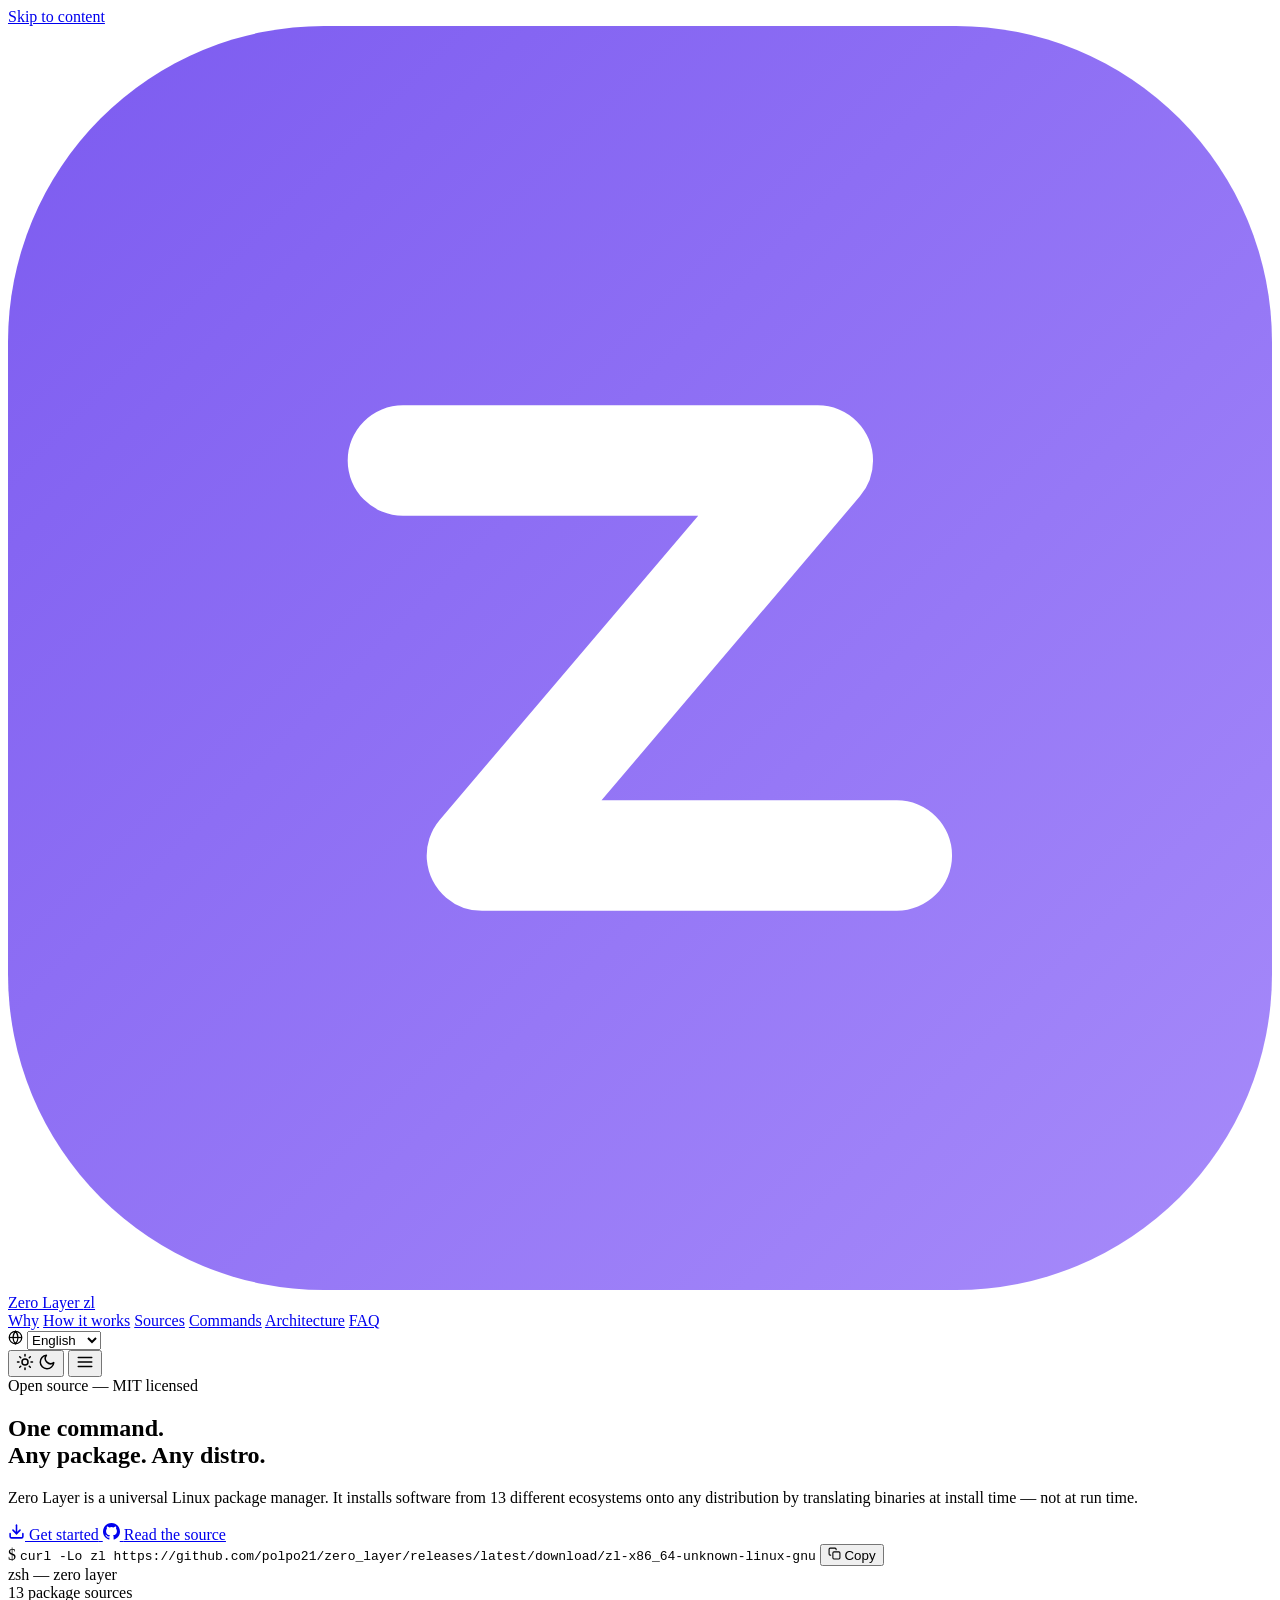
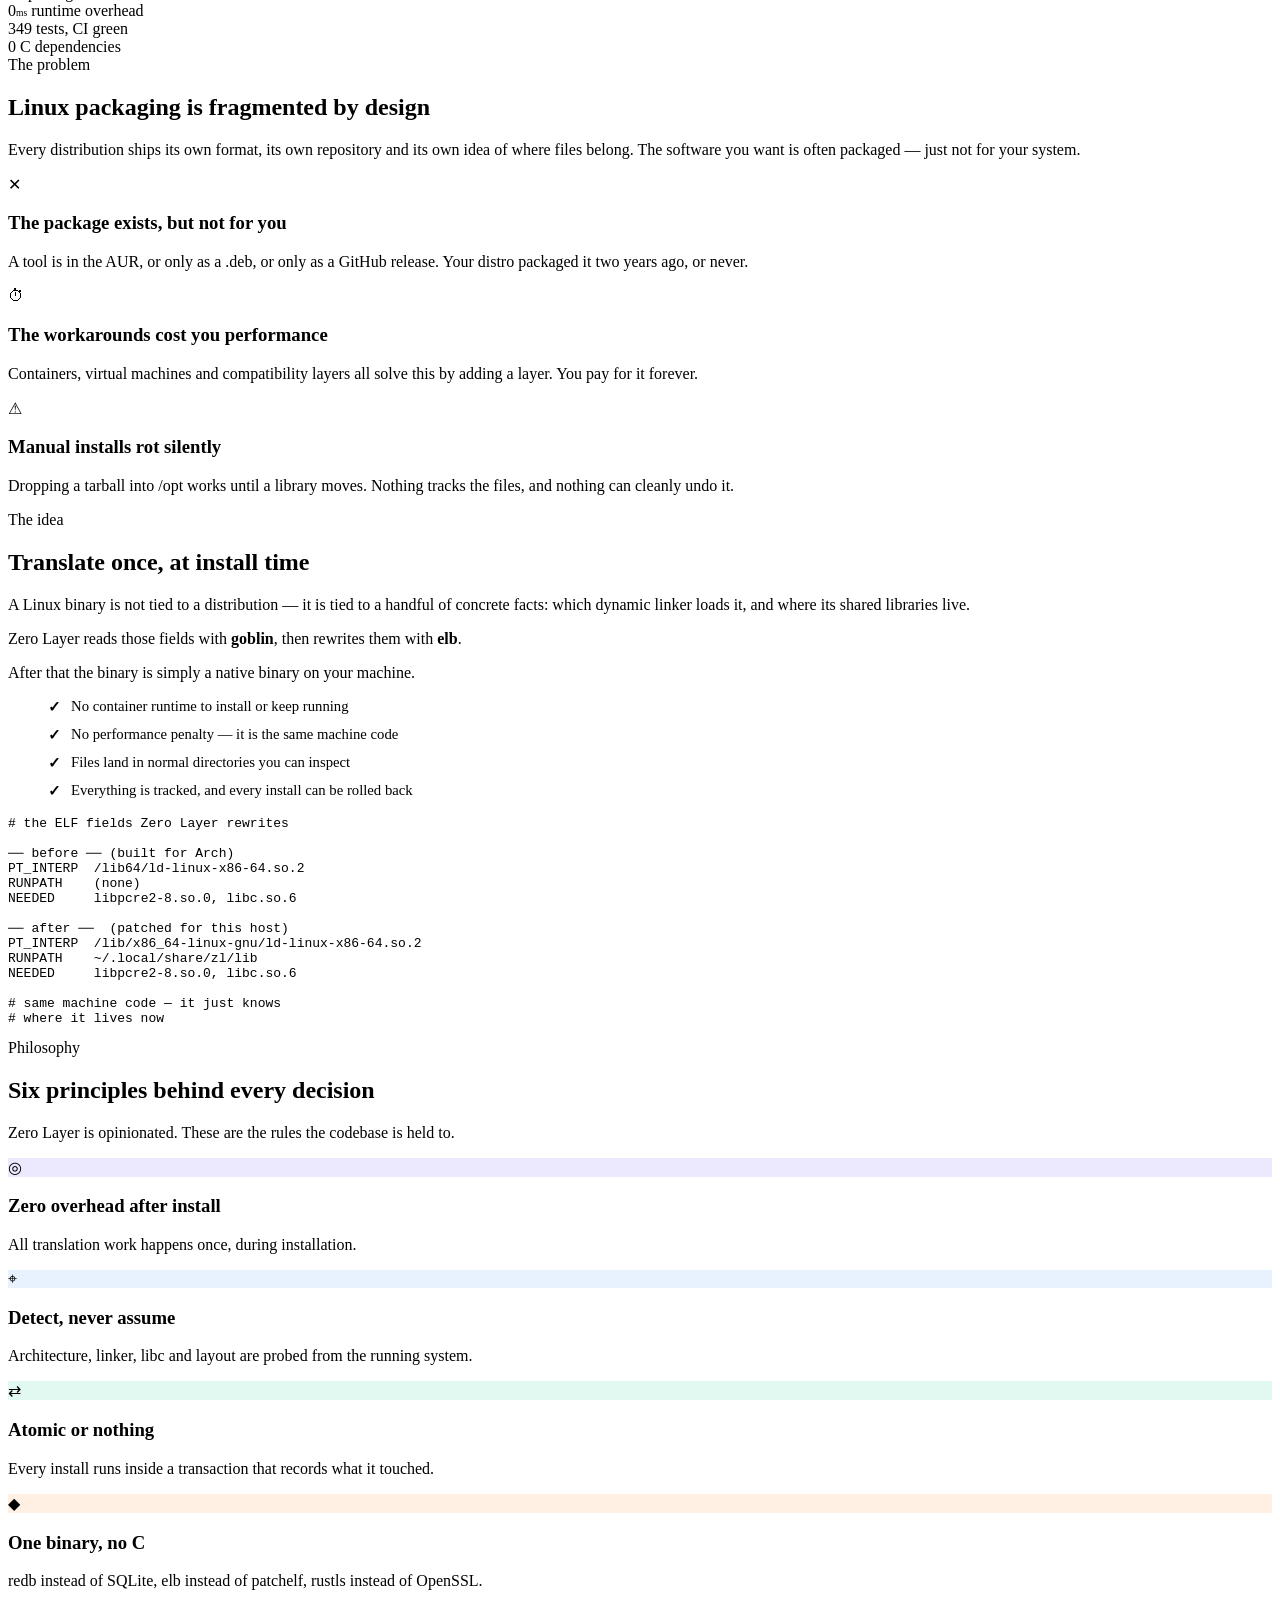
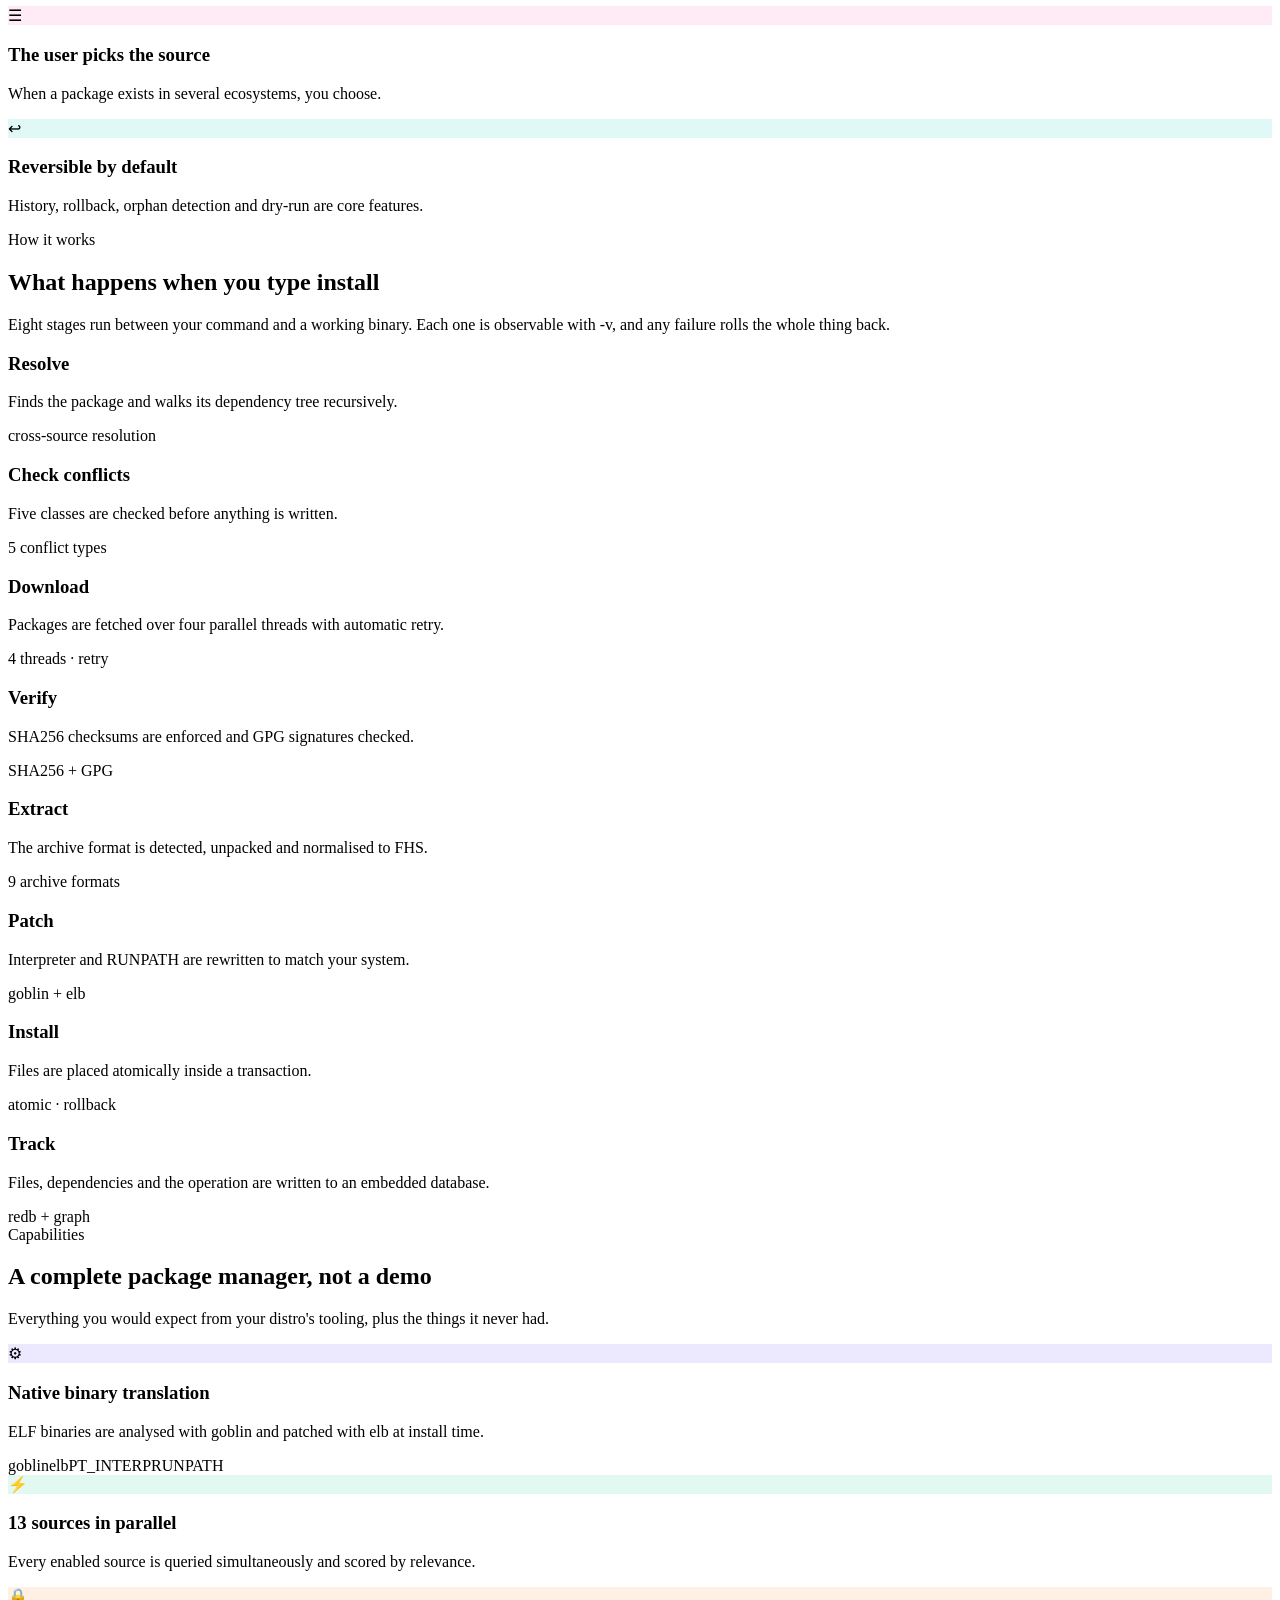
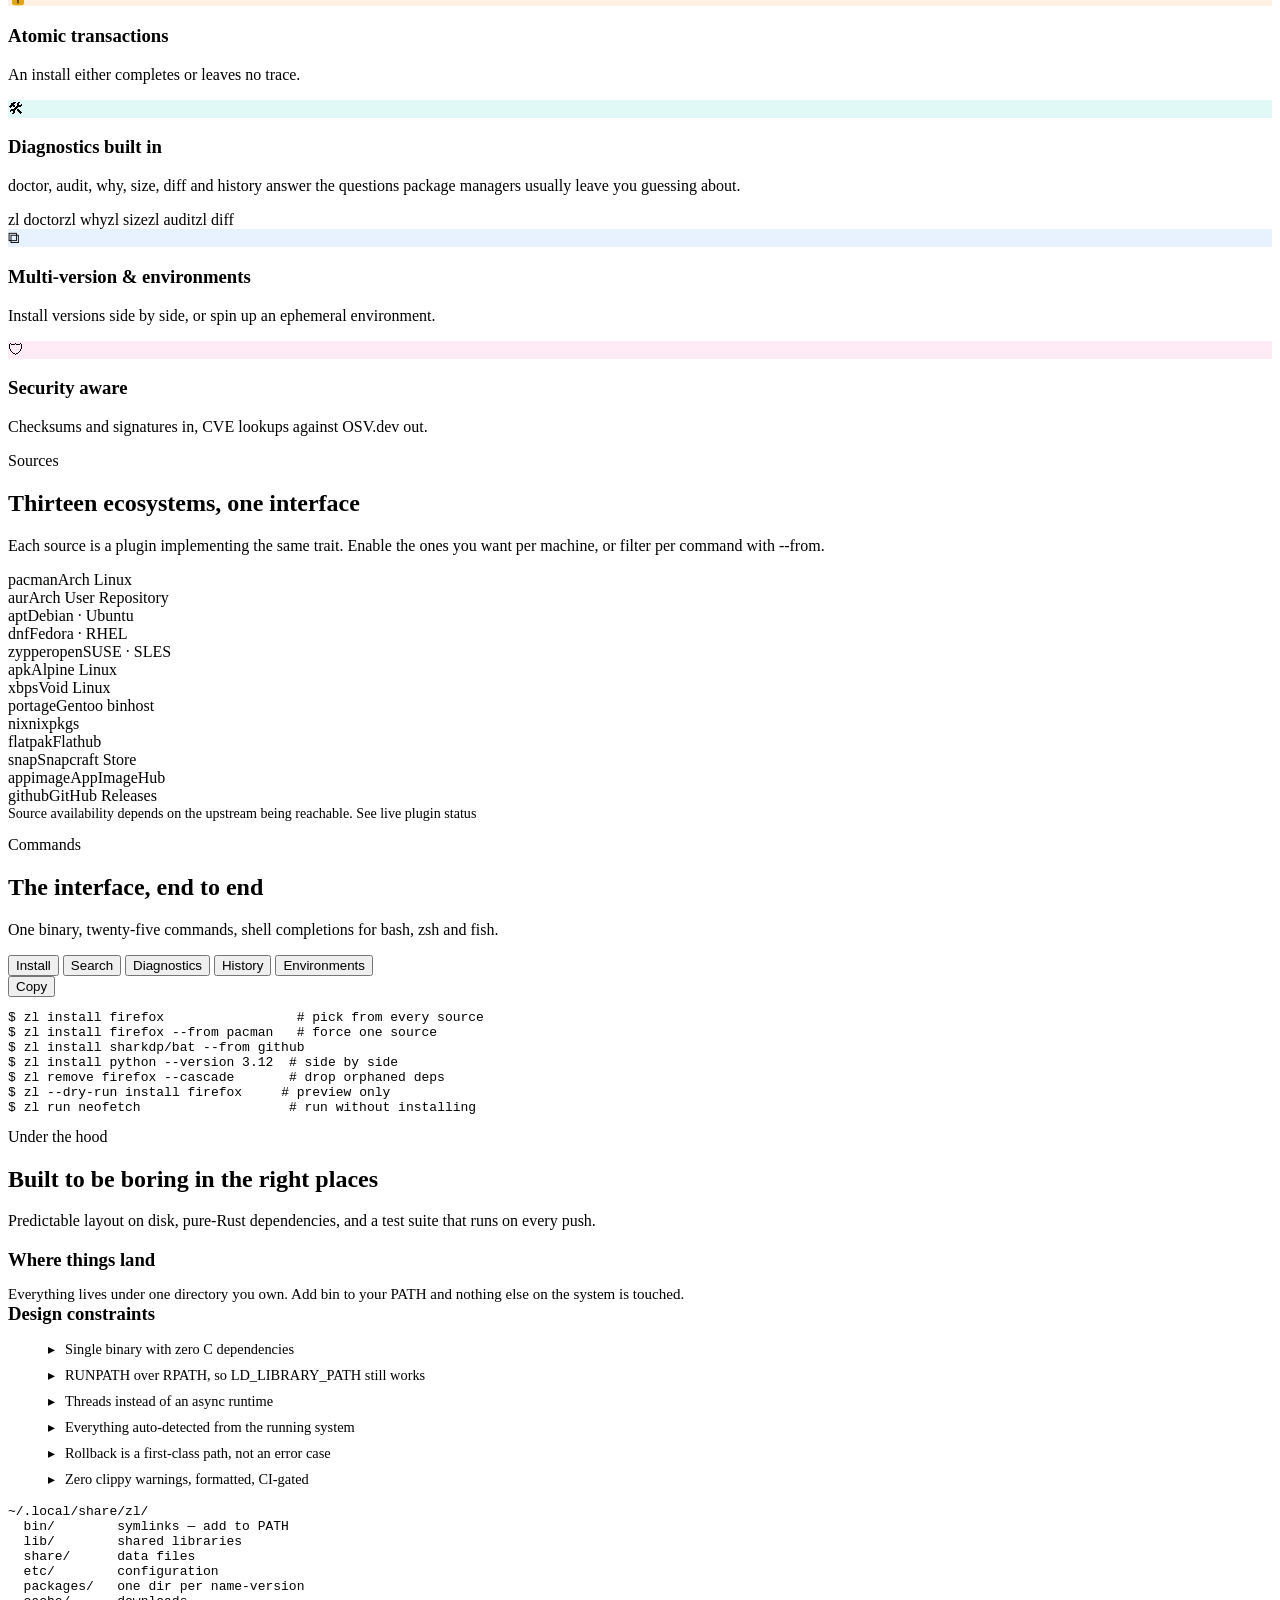
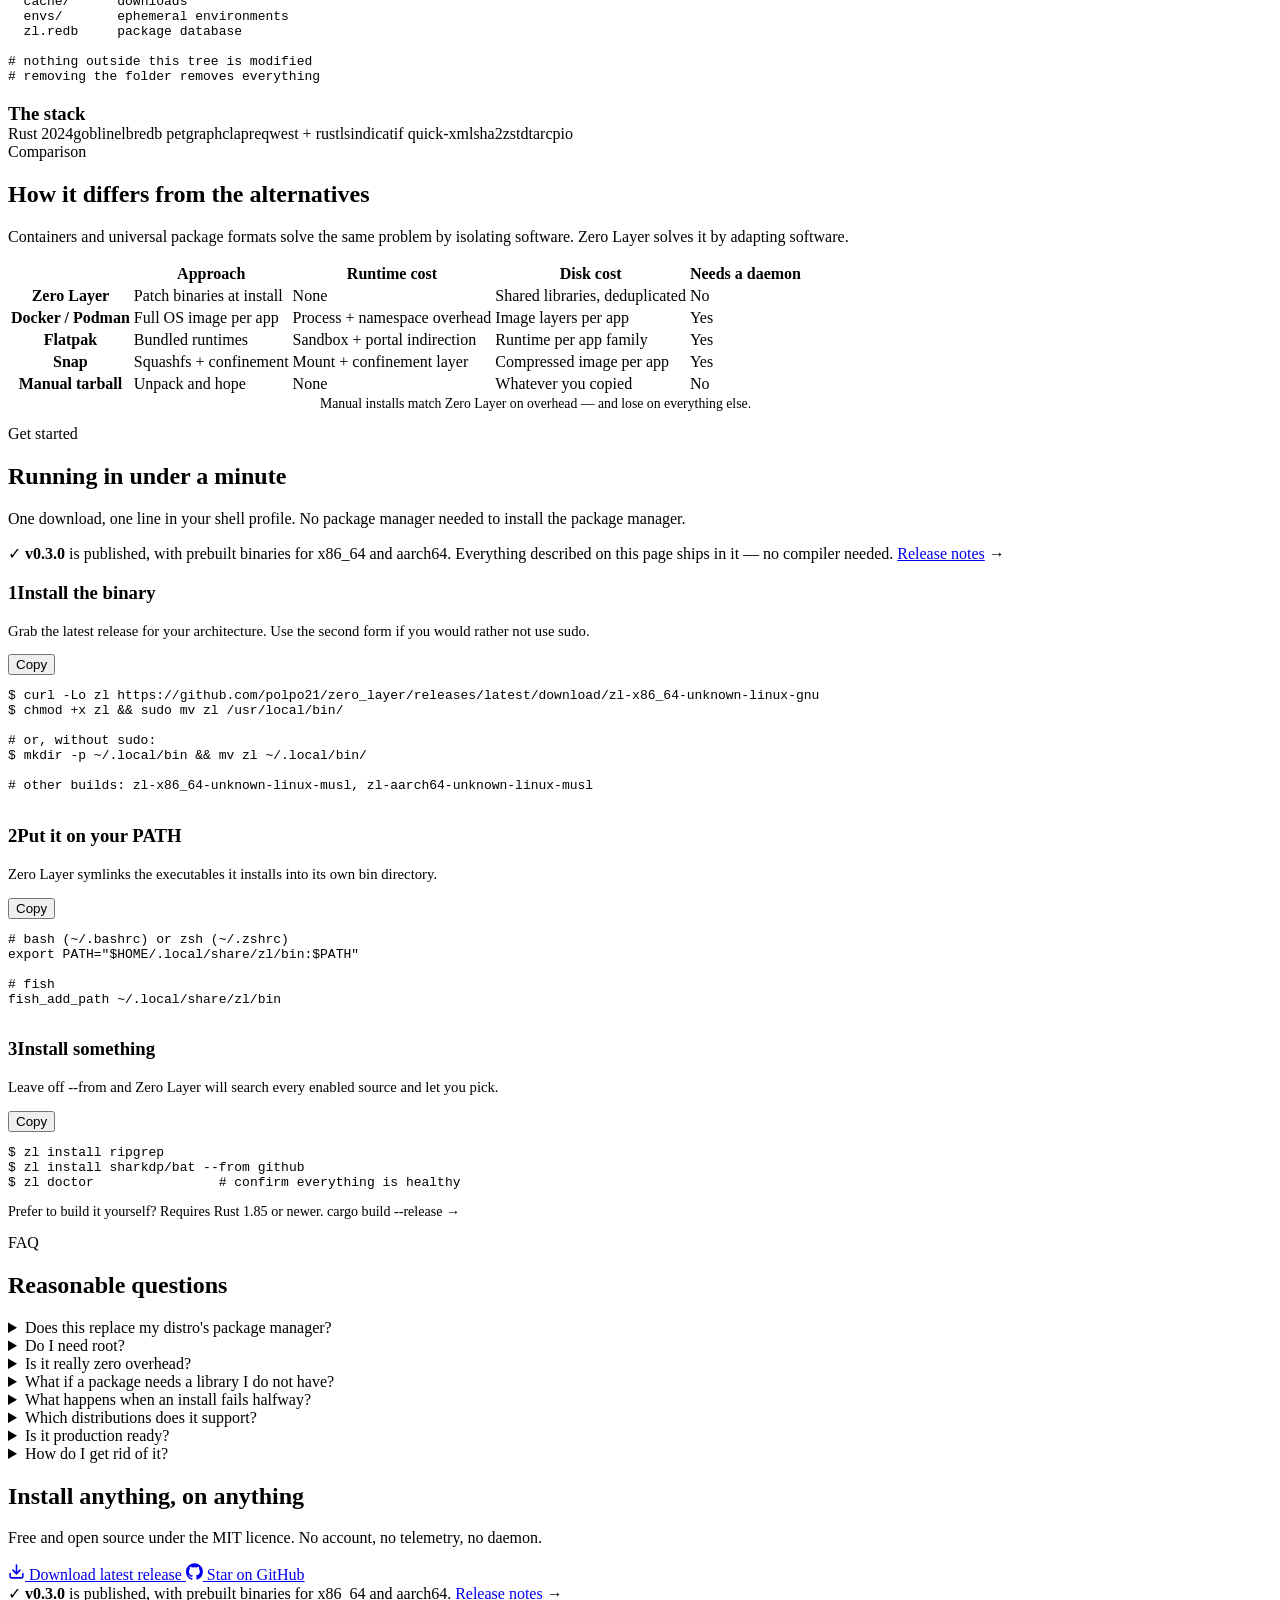
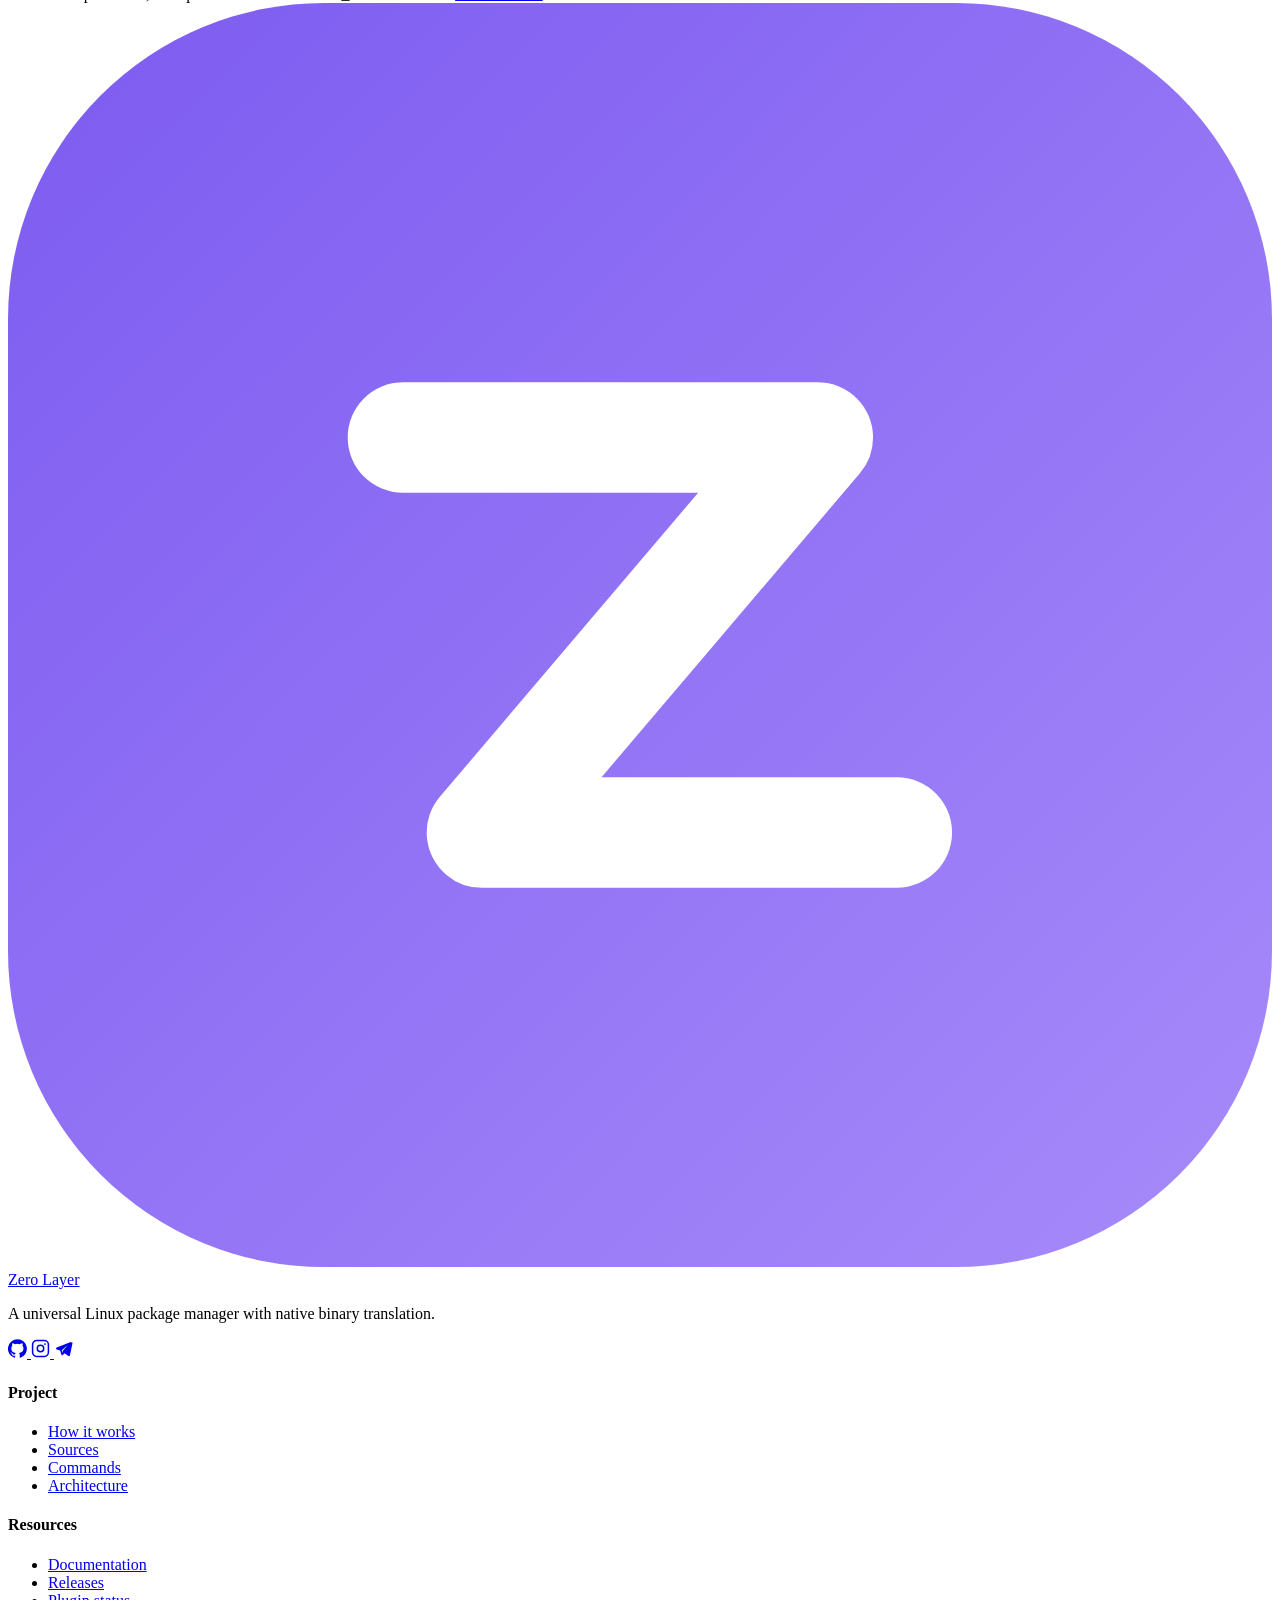
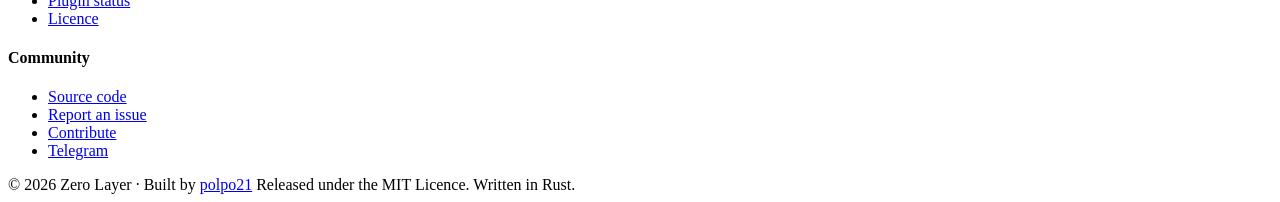
==== docs/site/index.html @ 34df83a5 "fix(site): move site URLs to polpo21.github.io The old supercosti21.github.io address returns 404 af" ====
<!DOCTYPE html>
<html lang="en" data-theme="dark">
<head>
<meta charset="UTF-8">
<meta name="viewport" content="width=device-width, initial-scale=1">
<title>Zero Layer — Universal Linux Package Manager</title>
<meta name="description" content="Install packages from any source on any Linux distro. Zero Layer translates binaries natively at install time — no containers, no VMs, zero runtime overhead.">
<meta name="keywords" content="linux, package manager, rust, elf, binary translation, pacman, apt, dnf, aur, nix, flatpak, cross-distribution, universal package manager">
<meta name="author" content="polpo21">
<meta name="robots" content="index, follow">
<meta name="theme-color" content="#07070b" id="theme-color-meta">
<meta name="color-scheme" content="dark light">

<meta property="og:type" content="website">
<meta property="og:site_name" content="Zero Layer">
<meta property="og:title" content="Zero Layer — Universal Linux Package Manager">
<meta property="og:description" content="Install software from 13 ecosystems onto any Linux distribution. Binaries are translated at install time — no containers, no VMs, zero runtime overhead.">
<meta property="og:url" content="https://polpo21.github.io/zero_layer/">
<meta property="og:image" content="https://polpo21.github.io/zero_layer/og-image.png">
<meta name="twitter:card" content="summary_large_image">
<meta name="twitter:title" content="Zero Layer — Universal Linux Package Manager">
<meta name="twitter:description" content="Install software from 13 ecosystems onto any Linux distribution. Zero runtime overhead, written in Rust.">
<meta name="twitter:image" content="https://polpo21.github.io/zero_layer/og-image.png">

<link rel="canonical" href="https://polpo21.github.io/zero_layer/">
<link rel="alternate" hreflang="en" href="https://polpo21.github.io/zero_layer/">
<link rel="alternate" hreflang="it" href="https://polpo21.github.io/zero_layer/?lang=it">
<link rel="alternate" hreflang="fr" href="https://polpo21.github.io/zero_layer/?lang=fr">
<link rel="alternate" hreflang="es" href="https://polpo21.github.io/zero_layer/?lang=es">
<link rel="alternate" hreflang="de" href="https://polpo21.github.io/zero_layer/?lang=de">
<link rel="alternate" hreflang="x-default" href="https://polpo21.github.io/zero_layer/">

<meta name="google-site-verification" content="SOz7K9fn7Ufe9BBDrjT0qwhMdgkpUGnkn6G0N_oc8o0">
<link rel="icon" type="image/svg+xml" href="data:image/svg+xml,%3Csvg xmlns='http://www.w3.org/2000/svg' viewBox='0 0 32 32'%3E%3Cdefs%3E%3ClinearGradient id='g' x1='0' y1='0' x2='1' y2='1'%3E%3Cstop offset='0' stop-color='%237c5bf0'/%3E%3Cstop offset='1' stop-color='%23a78bfa'/%3E%3C/linearGradient%3E%3C/defs%3E%3Crect width='32' height='32' rx='8' fill='url(%23g)'/%3E%3Cpath d='M10 11h10.5l-8.5 10h10.5' stroke='white' stroke-width='2.8' stroke-linecap='round' stroke-linejoin='round' fill='none'/%3E%3C/svg%3E">

<script>
/* Dark is the base theme; light only if the visitor chose it before. */
(function () {
    var t = 'dark';
    try { var s = localStorage.getItem('zl-theme'); if (s === 'light' || s === 'dark') t = s; } catch (e) {}
    document.documentElement.setAttribute('data-theme', t);
})();
</script>

<script type="application/ld+json">
{
  "@context": "https://schema.org",
  "@type": "SoftwareApplication",
  "name": "Zero Layer",
  "alternateName": "zl",
  "description": "Universal Linux package manager with native binary translation. Install packages from any source on any Linux distribution with zero runtime overhead.",
  "applicationCategory": "DeveloperApplication",
  "operatingSystem": "Linux",
  "url": "https://polpo21.github.io/zero_layer/",
  "downloadUrl": "https://github.com/polpo21/zero_layer/releases/latest",
  "softwareVersion": "0.3.0",
  "programmingLanguage": "Rust",
  "license": "https://opensource.org/licenses/MIT",
  "codeRepository": "https://github.com/polpo21/zero_layer",
  "offers": { "@type": "Offer", "price": "0", "priceCurrency": "USD" },
  "author": { "@type": "Person", "name": "polpo21", "url": "https://github.com/polpo21" }
}
</script>

<link rel="stylesheet" href="assets/css/styles.css">
</head>
<body>

<a class="skip-link" href="#main" data-i18n="skip">Skip to content</a>
<div class="backdrop" aria-hidden="true"></div>

<!-- ====================================================== NAV -->
<header class="nav" id="nav">
    <div class="nav-inner">
        <a class="brand" href="#top" aria-label="Zero Layer">
            <svg viewBox="0 0 32 32" xmlns="http://www.w3.org/2000/svg" aria-hidden="true">
                <defs><linearGradient id="lg" x1="0" y1="0" x2="1" y2="1"><stop offset="0" stop-color="#7c5bf0"/><stop offset="1" stop-color="#a78bfa"/></linearGradient></defs>
                <rect width="32" height="32" rx="8" fill="url(#lg)"/>
                <path d="M10 11h10.5l-8.5 10h10.5" stroke="white" stroke-width="2.8" stroke-linecap="round" stroke-linejoin="round" fill="none"/>
            </svg>
            Zero Layer <span class="brand-sub">zl</span>
        </a>

        <nav class="nav-links" id="nav-links" aria-label="Main">
            <a href="#why" data-i18n="nav_why">Why</a>
            <a href="#how" data-i18n="nav_how">How it works</a>
            <a href="#sources" data-i18n="nav_sources">Sources</a>
            <a href="#commands" data-i18n="nav_commands">Commands</a>
            <a href="#architecture" data-i18n="nav_arch">Architecture</a>
            <a href="#faq" data-i18n="nav_faq">FAQ</a>
        </nav>

        <div class="nav-actions">
            <div class="lang">
                <svg class="globe" width="15" height="15" viewBox="0 0 24 24" fill="none" stroke="currentColor" stroke-width="2" aria-hidden="true"><circle cx="12" cy="12" r="10"/><line x1="2" y1="12" x2="22" y2="12"/><path d="M12 2a15.3 15.3 0 0 1 4 10 15.3 15.3 0 0 1-4 10 15.3 15.3 0 0 1-4-10 15.3 15.3 0 0 1 4-10z"/></svg>
                <select id="lang-select" data-i18n-attr="aria-label:nav_lang" aria-label="Language">
                    <option value="en">English</option>
                    <option value="it">Italiano</option>
                    <option value="fr">Français</option>
                    <option value="es">Español</option>
                    <option value="de">Deutsch</option>
                </select>
            </div>
            <button class="icon-btn theme-toggle" id="theme-toggle" type="button" aria-pressed="false" data-i18n-attr="aria-label:nav_theme" aria-label="Switch theme">
                <svg class="sun" width="18" height="18" viewBox="0 0 24 24" fill="none" stroke="currentColor" stroke-width="2" stroke-linecap="round" aria-hidden="true"><circle cx="12" cy="12" r="4"/><path d="M12 2v2M12 20v2M4.9 4.9l1.4 1.4M17.7 17.7l1.4 1.4M2 12h2M20 12h2M4.9 19.1l1.4-1.4M17.7 6.3l1.4-1.4"/></svg>
                <svg class="moon" width="18" height="18" viewBox="0 0 24 24" fill="none" stroke="currentColor" stroke-width="2" stroke-linecap="round" stroke-linejoin="round" aria-hidden="true"><path d="M21 12.8A9 9 0 1 1 11.2 3a7 7 0 0 0 9.8 9.8z"/></svg>
            </button>
            <button class="icon-btn menu-btn" id="menu-btn" type="button" aria-expanded="false" aria-controls="nav-links" data-i18n-attr="aria-label:nav_menu" aria-label="Menu">
                <svg width="18" height="18" viewBox="0 0 24 24" fill="none" stroke="currentColor" stroke-width="2" stroke-linecap="round" aria-hidden="true"><line x1="3" y1="6" x2="21" y2="6"/><line x1="3" y1="12" x2="21" y2="12"/><line x1="3" y1="18" x2="21" y2="18"/></svg>
            </button>
        </div>
    </div>
    <div class="nav-progress" id="nav-progress"></div>
</header>

<main id="main">
<span id="top"></span>

<!-- ====================================================== HERO -->
<section class="hero container">
    <div class="reveal is-visible">
        <span class="pill"><span class="dot"></span><span data-i18n="hero_badge">Open source — MIT licensed</span></span>
        <h1>
            <span data-i18n="hero_t1">One command.</span><br>
            <span class="gradient-text" data-i18n="hero_t2">Any package. Any distro.</span>
        </h1>
        <p class="hero-lede" data-i18n="hero_lede">
            Zero Layer is a universal Linux package manager. It installs software from 13 different ecosystems onto any distribution by translating binaries at install time — not at run time.
        </p>

        <div class="btn-row center">
            <a class="btn btn-primary btn-lg" href="#start">
                <svg width="17" height="17" viewBox="0 0 24 24" fill="none" stroke="currentColor" stroke-width="2.2" stroke-linecap="round" stroke-linejoin="round" aria-hidden="true"><path d="M21 15v4a2 2 0 0 1-2 2H5a2 2 0 0 1-2-2v-4"/><polyline points="7 10 12 15 17 10"/><line x1="12" y1="15" x2="12" y2="3"/></svg>
                <span data-i18n="hero_cta1">Get started</span>
            </a>
            <a class="btn btn-secondary btn-lg" href="https://github.com/polpo21/zero_layer" target="_blank" rel="noopener">
                <svg width="17" height="17" viewBox="0 0 24 24" fill="currentColor" aria-hidden="true"><path d="M12 0C5.37 0 0 5.37 0 12c0 5.3 3.44 9.8 8.21 11.39.6.11.79-.26.79-.58v-2.23c-3.34.73-4.03-1.42-4.03-1.42-.55-1.38-1.34-1.75-1.34-1.75-1.09-.75.08-.73.08-.73 1.21.08 1.84 1.24 1.84 1.24 1.07 1.83 2.81 1.3 3.49 1 .11-.78.42-1.31.76-1.61-2.67-.3-5.47-1.33-5.47-5.93 0-1.31.47-2.38 1.24-3.22-.13-.3-.54-1.52.11-3.18 0 0 1.01-.32 3.3 1.23a11.5 11.5 0 0 1 6.01 0c2.29-1.55 3.3-1.23 3.3-1.23.65 1.66.24 2.88.12 3.18.77.84 1.23 1.91 1.23 3.22 0 4.61-2.8 5.63-5.48 5.92.43.37.81 1.1.81 2.22v3.29c0 .32.19.7.8.58C20.57 21.8 24 17.3 24 12c0-6.63-5.37-12-12-12z"/></svg>
                <span data-i18n="hero_cta2">Read the source</span>
            </a>
        </div>

        <div class="install-line">
            <span class="tick">$</span>
            <code id="hero-install">curl -Lo zl https://github.com/polpo21/zero_layer/releases/latest/download/zl-x86_64-unknown-linux-gnu</code>
            <button class="copy-btn" type="button" data-copy-target="#hero-install">
                <svg width="13" height="13" viewBox="0 0 24 24" fill="none" stroke="currentColor" stroke-width="2" stroke-linecap="round" stroke-linejoin="round" aria-hidden="true"><rect x="9" y="9" width="13" height="13" rx="2"/><path d="M5 15H4a2 2 0 0 1-2-2V4a2 2 0 0 1 2-2h9a2 2 0 0 1 2 2v1"/></svg>
                <span data-i18n="copy">Copy</span>
            </button>
        </div>
    </div>

    <div class="terminal reveal">
        <div class="terminal-bar">
            <span class="tdot r"></span><span class="tdot y"></span><span class="tdot g"></span>
            <span class="terminal-title">zsh — zero layer</span>
        </div>
        <div class="terminal-body" id="terminal-body" aria-hidden="true"></div>
    </div>

    <div class="stats reveal">
        <div class="stat">
            <span class="stat-num" data-count="13">13</span>
            <span class="stat-label" data-i18n="stat_sources">package sources</span>
        </div>
        <div class="stat">
            <span class="stat-num">0<span style="font-size:0.6em">ms</span></span>
            <span class="stat-label" data-i18n="stat_overhead">runtime overhead</span>
        </div>
        <div class="stat">
            <span class="stat-num" data-count="349">349</span>
            <span class="stat-label" data-i18n="stat_tests">tests, CI green</span>
        </div>
        <div class="stat">
            <span class="stat-num">0</span>
            <span class="stat-label" data-i18n="stat_cdeps">C dependencies</span>
        </div>
    </div>
</section>

<!-- ====================================================== WHY -->
<section class="section section-alt" id="why">
    <div class="container">
        <div class="sec-head center reveal">
            <span class="eyebrow" data-i18n="why_eyebrow">The problem</span>
            <h2 class="sec-title" data-i18n="why_title">Linux packaging is fragmented by design</h2>
            <p class="sec-lede" data-i18n="why_lede">Every distribution ships its own format, its own repository and its own idea of where files belong. The software you want is often packaged — just not for your system.</p>
        </div>

        <div class="grid-3 reveal-stagger">
            <article class="card pain">
                <div class="ico">✕</div>
                <h3 data-i18n="p1_t">The package exists, but not for you</h3>
                <p data-i18n="p1_d">A tool is in the AUR, or only as a .deb, or only as a GitHub release. Your distro packaged it two years ago, or never.</p>
            </article>
            <article class="card pain">
                <div class="ico">⏱</div>
                <h3 data-i18n="p2_t">The workarounds cost you performance</h3>
                <p data-i18n="p2_d">Containers, virtual machines and compatibility layers all solve this by adding a layer. You pay for it forever.</p>
            </article>
            <article class="card pain">
                <div class="ico">⚠</div>
                <h3 data-i18n="p3_t">Manual installs rot silently</h3>
                <p data-i18n="p3_d">Dropping a tarball into /opt works until a library moves. Nothing tracks the files, and nothing can cleanly undo it.</p>
            </article>
        </div>
    </div>
</section>

<!-- ====================================================== THE IDEA -->
<section class="section" id="idea">
    <div class="container">
        <div class="split">
            <div class="reveal">
                <span class="eyebrow" data-i18n="what_eyebrow">The idea</span>
                <h2 class="sec-title" data-i18n="what_title">Translate once, at install time</h2>
                <p class="sec-lede" style="margin-bottom:var(--sp-5)" data-i18n="what_lede">A Linux binary is not tied to a distribution — it is tied to a handful of concrete facts: which dynamic linker loads it, and where its shared libraries live.</p>
                <p style="margin-bottom:var(--sp-4)" data-i18n="what_p1">Zero Layer reads those fields with <strong>goblin</strong>, then rewrites them with <strong>elb</strong>.</p>
                <p style="margin-bottom:var(--sp-5)" data-i18n="what_p2">After that the binary is simply a native binary on your machine.</p>

                <ul style="list-style:none;display:grid;gap:10px">
                    <li style="display:flex;gap:10px;align-items:flex-start;font-size:0.92rem;color:var(--text-2)"><span style="color:var(--green);font-weight:700">✓</span><span data-i18n="what_b1">No container runtime to install or keep running</span></li>
                    <li style="display:flex;gap:10px;align-items:flex-start;font-size:0.92rem;color:var(--text-2)"><span style="color:var(--green);font-weight:700">✓</span><span data-i18n="what_b2">No performance penalty — it is the same machine code</span></li>
                    <li style="display:flex;gap:10px;align-items:flex-start;font-size:0.92rem;color:var(--text-2)"><span style="color:var(--green);font-weight:700">✓</span><span data-i18n="what_b3">Files land in normal directories you can inspect</span></li>
                    <li style="display:flex;gap:10px;align-items:flex-start;font-size:0.92rem;color:var(--text-2)"><span style="color:var(--green);font-weight:700">✓</span><span data-i18n="what_b4">Everything is tracked, and every install can be rolled back</span></li>
                </ul>
            </div>

            <div class="codeblock reveal">
                <pre><span class="c-note"># the ELF fields Zero Layer rewrites</span>

<span class="c-note">── before ── (built for Arch)</span>
<span class="c-cmd">PT_INTERP</span>  <span class="c-note">/lib64/ld-linux-x86-64.so.2</span>
<span class="c-cmd">RUNPATH</span>    <span class="c-note">(none)</span>
<span class="c-cmd">NEEDED</span>     <span class="c-note">libpcre2-8.so.0, libc.so.6</span>

<span class="c-note">── after ──  (patched for this host)</span>
<span class="c-cmd">PT_INTERP</span>  <span class="c-flag">/lib/x86_64-linux-gnu/ld-linux-x86-64.so.2</span>
<span class="c-cmd">RUNPATH</span>    <span class="c-flag">~/.local/share/zl/lib</span>
<span class="c-cmd">NEEDED</span>     <span class="c-note">libpcre2-8.so.0, libc.so.6</span>

<span class="c-note"># same machine code — it just knows
# where it lives now</span></pre>
            </div>
        </div>
    </div>
</section>

<!-- ====================================================== PHILOSOPHY -->
<section class="section section-alt" id="philosophy">
    <div class="container">
        <div class="sec-head center reveal">
            <span class="eyebrow" data-i18n="phil_eyebrow">Philosophy</span>
            <h2 class="sec-title" data-i18n="phil_title">Six principles behind every decision</h2>
            <p class="sec-lede" data-i18n="phil_lede">Zero Layer is opinionated. These are the rules the codebase is held to.</p>
        </div>

        <div class="grid-3 reveal-stagger">
            <article class="card">
                <div class="ico" style="background:rgba(124,91,240,0.14);color:var(--brand-2)">◎</div>
                <h3 data-i18n="ph1_t">Zero overhead after install</h3>
                <p data-i18n="ph1_d">All translation work happens once, during installation.</p>
            </article>
            <article class="card">
                <div class="ico" style="background:rgba(96,165,250,0.14);color:var(--blue)">⌖</div>
                <h3 data-i18n="ph2_t">Detect, never assume</h3>
                <p data-i18n="ph2_d">Architecture, linker, libc and layout are probed from the running system.</p>
            </article>
            <article class="card">
                <div class="ico" style="background:rgba(52,211,153,0.14);color:var(--green)">⇄</div>
                <h3 data-i18n="ph3_t">Atomic or nothing</h3>
                <p data-i18n="ph3_d">Every install runs inside a transaction that records what it touched.</p>
            </article>
            <article class="card">
                <div class="ico" style="background:rgba(251,146,60,0.14);color:var(--orange)">◆</div>
                <h3 data-i18n="ph4_t">One binary, no C</h3>
                <p data-i18n="ph4_d">redb instead of SQLite, elb instead of patchelf, rustls instead of OpenSSL.</p>
            </article>
            <article class="card">
                <div class="ico" style="background:rgba(244,114,182,0.14);color:var(--pink)">☰</div>
                <h3 data-i18n="ph5_t">The user picks the source</h3>
                <p data-i18n="ph5_d">When a package exists in several ecosystems, you choose.</p>
            </article>
            <article class="card">
                <div class="ico" style="background:rgba(45,212,191,0.14);color:var(--teal)">↩</div>
                <h3 data-i18n="ph6_t">Reversible by default</h3>
                <p data-i18n="ph6_d">History, rollback, orphan detection and dry-run are core features.</p>
            </article>
        </div>
    </div>
</section>

<!-- ====================================================== HOW IT WORKS -->
<section class="section" id="how">
    <div class="container container-narrow">
        <div class="sec-head center reveal">
            <span class="eyebrow" data-i18n="how_eyebrow">How it works</span>
            <h2 class="sec-title" data-i18n="how_title">What happens when you type install</h2>
            <p class="sec-lede" data-i18n="how_lede">Eight stages run between your command and a working binary. Each one is observable with -v, and any failure rolls the whole thing back.</p>
        </div>

        <div class="pipeline">
            <div class="pstep reveal">
                <div><h3 data-i18n="h1_t">Resolve</h3><p data-i18n="h1_d">Finds the package and walks its dependency tree recursively.</p><span class="pstep-meta" data-i18n="h1_m">cross-source resolution</span></div>
            </div>
            <div class="pstep reveal">
                <div><h3 data-i18n="h2_t">Check conflicts</h3><p data-i18n="h2_d">Five classes are checked before anything is written.</p><span class="pstep-meta" data-i18n="h2_m">5 conflict types</span></div>
            </div>
            <div class="pstep reveal">
                <div><h3 data-i18n="h3_t">Download</h3><p data-i18n="h3_d">Packages are fetched over four parallel threads with automatic retry.</p><span class="pstep-meta" data-i18n="h3_m">4 threads · retry</span></div>
            </div>
            <div class="pstep reveal">
                <div><h3 data-i18n="h4_t">Verify</h3><p data-i18n="h4_d">SHA256 checksums are enforced and GPG signatures checked.</p><span class="pstep-meta" data-i18n="h4_m">SHA256 + GPG</span></div>
            </div>
            <div class="pstep reveal">
                <div><h3 data-i18n="h5_t">Extract</h3><p data-i18n="h5_d">The archive format is detected, unpacked and normalised to FHS.</p><span class="pstep-meta" data-i18n="h5_m">9 archive formats</span></div>
            </div>
            <div class="pstep reveal">
                <div><h3 data-i18n="h6_t">Patch</h3><p data-i18n="h6_d">Interpreter and RUNPATH are rewritten to match your system.</p><span class="pstep-meta" data-i18n="h6_m">goblin + elb</span></div>
            </div>
            <div class="pstep reveal">
                <div><h3 data-i18n="h7_t">Install</h3><p data-i18n="h7_d">Files are placed atomically inside a transaction.</p><span class="pstep-meta" data-i18n="h7_m">atomic · rollback</span></div>
            </div>
            <div class="pstep reveal">
                <div><h3 data-i18n="h8_t">Track</h3><p data-i18n="h8_d">Files, dependencies and the operation are written to an embedded database.</p><span class="pstep-meta" data-i18n="h8_m">redb + graph</span></div>
            </div>
        </div>
    </div>
</section>

<!-- ====================================================== FEATURES -->
<section class="section section-alt" id="features">
    <div class="container">
        <div class="sec-head center reveal">
            <span class="eyebrow" data-i18n="feat_eyebrow">Capabilities</span>
            <h2 class="sec-title" data-i18n="feat_title">A complete package manager, not a demo</h2>
            <p class="sec-lede" data-i18n="feat_lede">Everything you would expect from your distro's tooling, plus the things it never had.</p>
        </div>

        <div class="bento reveal-stagger">
            <article class="card card-feature span-4">
                <div class="ico" style="background:rgba(124,91,240,0.14);color:var(--brand-2)">⚙</div>
                <h3 data-i18n="f1_t">Native binary translation</h3>
                <p data-i18n="f1_d">ELF binaries are analysed with goblin and patched with elb at install time.</p>
                <div class="tag-list"><span class="tag">goblin</span><span class="tag">elb</span><span class="tag">PT_INTERP</span><span class="tag">RUNPATH</span></div>
            </article>
            <article class="card card-feature">
                <div class="ico" style="background:rgba(52,211,153,0.14);color:var(--green)">⚡</div>
                <h3 data-i18n="f2_t">13 sources in parallel</h3>
                <p data-i18n="f2_d">Every enabled source is queried simultaneously and scored by relevance.</p>
            </article>
            <article class="card card-feature">
                <div class="ico" style="background:rgba(251,146,60,0.14);color:var(--orange)">🔒</div>
                <h3 data-i18n="f3_t">Atomic transactions</h3>
                <p data-i18n="f3_d">An install either completes or leaves no trace.</p>
            </article>
            <article class="card card-feature span-4">
                <div class="ico" style="background:rgba(45,212,191,0.14);color:var(--teal)">🛠</div>
                <h3 data-i18n="f4_t">Diagnostics built in</h3>
                <p data-i18n="f4_d">doctor, audit, why, size, diff and history answer the questions package managers usually leave you guessing about.</p>
                <div class="tag-list"><span class="tag">zl doctor</span><span class="tag">zl why</span><span class="tag">zl size</span><span class="tag">zl audit</span><span class="tag">zl diff</span></div>
            </article>
            <article class="card card-feature span-3">
                <div class="ico" style="background:rgba(96,165,250,0.14);color:var(--blue)">⧉</div>
                <h3 data-i18n="f5_t">Multi-version &amp; environments</h3>
                <p data-i18n="f5_d">Install versions side by side, or spin up an ephemeral environment.</p>
            </article>
            <article class="card card-feature span-3">
                <div class="ico" style="background:rgba(244,114,182,0.14);color:var(--pink)">🛡</div>
                <h3 data-i18n="f6_t">Security aware</h3>
                <p data-i18n="f6_d">Checksums and signatures in, CVE lookups against OSV.dev out.</p>
            </article>
        </div>
    </div>
</section>

<!-- ====================================================== SOURCES -->
<section class="section" id="sources">
    <div class="container">
        <div class="sec-head center reveal">
            <span class="eyebrow" data-i18n="src_eyebrow">Sources</span>
            <h2 class="sec-title" data-i18n="src_title">Thirteen ecosystems, one interface</h2>
            <p class="sec-lede" data-i18n="src_lede">Each source is a plugin implementing the same trait. Enable the ones you want per machine, or filter per command with --from.</p>
        </div>

        <div class="source-grid reveal">
            <div class="source"><span class="source-dot" style="background:var(--blue)"></span><span class="source-name">pacman<span class="source-desc">Arch Linux</span></span></div>
            <div class="source"><span class="source-dot" style="background:var(--brand-2)"></span><span class="source-name">aur<span class="source-desc">Arch User Repository</span></span></div>
            <div class="source"><span class="source-dot" style="background:var(--orange)"></span><span class="source-name">apt<span class="source-desc">Debian · Ubuntu</span></span></div>
            <div class="source"><span class="source-dot" style="background:var(--green)"></span><span class="source-name">dnf<span class="source-desc">Fedora · RHEL</span></span></div>
            <div class="source"><span class="source-dot" style="background:var(--teal)"></span><span class="source-name">zypper<span class="source-desc">openSUSE · SLES</span></span></div>
            <div class="source"><span class="source-dot" style="background:var(--pink)"></span><span class="source-name">apk<span class="source-desc">Alpine Linux</span></span></div>
            <div class="source"><span class="source-dot" style="background:var(--red)"></span><span class="source-name">xbps<span class="source-desc">Void Linux</span></span></div>
            <div class="source"><span class="source-dot" style="background:var(--blue)"></span><span class="source-name">portage<span class="source-desc">Gentoo binhost</span></span></div>
            <div class="source"><span class="source-dot" style="background:var(--brand-2)"></span><span class="source-name">nix<span class="source-desc">nixpkgs</span></span></div>
            <div class="source"><span class="source-dot" style="background:var(--green)"></span><span class="source-name">flatpak<span class="source-desc">Flathub</span></span></div>
            <div class="source"><span class="source-dot" style="background:var(--orange)"></span><span class="source-name">snap<span class="source-desc">Snapcraft Store</span></span></div>
            <div class="source"><span class="source-dot" style="background:var(--pink)"></span><span class="source-name">appimage<span class="source-desc">AppImageHub</span></span></div>
            <div class="source"><span class="source-dot" style="background:var(--teal)"></span><span class="source-name">github<span class="source-desc">GitHub Releases</span></span></div>
        </div>

        <p class="center" style="margin-top:var(--sp-5);font-size:0.88rem;color:var(--text-3)">
            <span data-i18n="src_note">Source availability depends on the upstream being reachable.</span>
            <a href="https://github.com/polpo21/zero_layer/blob/main/docs/plugin-status.md" target="_blank" rel="noopener" style="color:var(--brand-2);text-decoration:none" data-i18n="src_status_link">See live plugin status</a>
        </p>
    </div>
</section>

<!-- ====================================================== COMMANDS -->
<section class="section section-alt" id="commands">
    <div class="container container-narrow">
        <div class="sec-head center reveal">
            <span class="eyebrow" data-i18n="cmd_eyebrow">Commands</span>
            <h2 class="sec-title" data-i18n="cmd_title">The interface, end to end</h2>
            <p class="sec-lede" data-i18n="cmd_lede">One binary, twenty-five commands, shell completions for bash, zsh and fish.</p>
        </div>

        <div class="reveal" data-tabs>
            <div class="tabs" role="tablist" aria-label="Commands">
                <button class="tab" role="tab" id="t1" aria-controls="p1" aria-selected="true" data-i18n="cmd_tab1">Install</button>
                <button class="tab" role="tab" id="t2" aria-controls="p2" aria-selected="false" data-i18n="cmd_tab2">Search</button>
                <button class="tab" role="tab" id="t3" aria-controls="p3" aria-selected="false" data-i18n="cmd_tab3">Diagnostics</button>
                <button class="tab" role="tab" id="t4" aria-controls="p4" aria-selected="false" data-i18n="cmd_tab4">History</button>
                <button class="tab" role="tab" id="t5" aria-controls="p5" aria-selected="false" data-i18n="cmd_tab5">Environments</button>
            </div>

            <div class="codeblock">
                <button class="copy-btn" type="button" data-copy-target=".tabpanel:not([hidden]) pre"><span data-i18n="copy">Copy</span></button>

                <div class="tabpanel" role="tabpanel" id="p1" aria-labelledby="t1">
<pre><span class="c-prompt">$</span> <span class="c-cmd">zl install firefox</span>                 <span class="c-note"># pick from every source</span>
<span class="c-prompt">$</span> <span class="c-cmd">zl install firefox</span> <span class="c-flag">--from pacman</span>   <span class="c-note"># force one source</span>
<span class="c-prompt">$</span> <span class="c-cmd">zl install sharkdp/bat</span> <span class="c-flag">--from github</span>
<span class="c-prompt">$</span> <span class="c-cmd">zl install python</span> <span class="c-flag">--version 3.12</span>  <span class="c-note"># side by side</span>
<span class="c-prompt">$</span> <span class="c-cmd">zl remove firefox</span> <span class="c-flag">--cascade</span>       <span class="c-note"># drop orphaned deps</span>
<span class="c-prompt">$</span> <span class="c-cmd">zl</span> <span class="c-flag">--dry-run</span> <span class="c-cmd">install firefox</span>     <span class="c-note"># preview only</span>
<span class="c-prompt">$</span> <span class="c-cmd">zl run</span> <span class="c-cmd">neofetch</span>                   <span class="c-note"># run without installing</span></pre>
                </div>

                <div class="tabpanel" role="tabpanel" id="p2" aria-labelledby="t2" hidden>
<pre><span class="c-prompt">$</span> <span class="c-cmd">zl search vim</span>                      <span class="c-note"># all sources, in parallel</span>
<span class="c-prompt">$</span> <span class="c-cmd">zl search vim</span> <span class="c-flag">--exact</span>              <span class="c-note"># exact names only</span>
<span class="c-prompt">$</span> <span class="c-cmd">zl search vim</span> <span class="c-flag">--from pacman,apt</span>    <span class="c-note"># limit the sweep</span>
<span class="c-prompt">$</span> <span class="c-cmd">zl info ripgrep</span>                    <span class="c-note"># full metadata</span>
<span class="c-prompt">$</span> <span class="c-cmd">zl list</span> <span class="c-flag">--explicit</span>                 <span class="c-note"># what you asked for</span>
<span class="c-prompt">$</span> <span class="c-cmd">zl sources list</span>                    <span class="c-note"># enabled / disabled</span>
<span class="c-prompt">$</span> <span class="c-cmd">zl sources only</span> <span class="c-cmd">pacman aur github</span></pre>
                </div>

                <div class="tabpanel" role="tabpanel" id="p3" aria-labelledby="t3" hidden>
<pre><span class="c-prompt">$</span> <span class="c-cmd">zl doctor</span>                          <span class="c-note"># full system health check</span>
<span class="c-prompt">$</span> <span class="c-cmd">zl why libpcre2</span>                    <span class="c-note"># which package pulled it in</span>
<span class="c-prompt">$</span> <span class="c-cmd">zl size</span> <span class="c-flag">--sort</span>                     <span class="c-note"># disk usage, largest first</span>
<span class="c-prompt">$</span> <span class="c-cmd">zl diff firefox</span>                    <span class="c-note"># what an update would change</span>
<span class="c-prompt">$</span> <span class="c-cmd">zl audit</span>                           <span class="c-note"># known CVEs via OSV.dev</span>
<span class="c-prompt">$</span> <span class="c-cmd">zl cache dedup</span>                     <span class="c-note"># hardlink duplicate libs</span></pre>
                </div>

                <div class="tabpanel" role="tabpanel" id="p4" aria-labelledby="t4" hidden>
<pre><span class="c-prompt">$</span> <span class="c-cmd">zl history list</span>                    <span class="c-note"># every operation, timestamped</span>
<span class="c-prompt">$</span> <span class="c-cmd">zl history rollback</span>                <span class="c-note"># undo the last one</span>
<span class="c-prompt">$</span> <span class="c-cmd">zl history rollback 3</span>              <span class="c-note"># undo the last three</span>
<span class="c-prompt">$</span> <span class="c-cmd">zl pin firefox</span>                     <span class="c-note"># freeze this version</span>
<span class="c-prompt">$</span> <span class="c-cmd">zl export</span>                          <span class="c-note"># write zl-lock.json</span>
<span class="c-prompt">$</span> <span class="c-cmd">zl import zl-lock.json</span>             <span class="c-note"># reproduce elsewhere</span></pre>
                </div>

                <div class="tabpanel" role="tabpanel" id="p5" aria-labelledby="t5" hidden>
<pre><span class="c-prompt">$</span> <span class="c-cmd">zl env shell</span>                       <span class="c-note"># throwaway env, dies on exit</span>
<span class="c-prompt">$</span> <span class="c-cmd">zl env shell myproject</span>             <span class="c-note"># named, persists</span>
<span class="c-prompt">$</span> <span class="c-cmd">zl env list</span>
<span class="c-prompt">$</span> <span class="c-cmd">zl env delete myproject</span>
<span class="c-prompt">$</span> <span class="c-cmd">zl switch python 3.12</span>              <span class="c-note"># activate another version</span>
<span class="c-prompt">$</span> <span class="c-cmd">zl completions zsh</span>                 <span class="c-note"># bash · zsh · fish</span></pre>
                </div>
            </div>
        </div>
    </div>
</section>

<!-- ====================================================== ARCHITECTURE -->
<section class="section" id="architecture">
    <div class="container">
        <div class="sec-head center reveal">
            <span class="eyebrow" data-i18n="arch_eyebrow">Under the hood</span>
            <h2 class="sec-title" data-i18n="arch_title">Built to be boring in the right places</h2>
            <p class="sec-lede" data-i18n="arch_lede">Predictable layout on disk, pure-Rust dependencies, and a test suite that runs on every push.</p>
        </div>

        <div class="split" style="margin-bottom:var(--sp-6)">
            <div class="reveal">
                <h3 style="margin-bottom:var(--sp-3)" data-i18n="arch_layout_t">Where things land</h3>
                <p style="margin-bottom:var(--sp-4);font-size:0.94rem" data-i18n="arch_layout_d">Everything lives under one directory you own. Add bin to your PATH and nothing else on the system is touched.</p>
                <h3 style="margin:var(--sp-6) 0 var(--sp-3)" data-i18n="arch_choices_t">Design constraints</h3>
                <ul style="list-style:none;display:grid;gap:9px">
                    <li style="display:flex;gap:10px;font-size:0.9rem;color:var(--text-2)"><span style="color:var(--brand-2)">▸</span><span data-i18n="ac1">Single binary with zero C dependencies</span></li>
                    <li style="display:flex;gap:10px;font-size:0.9rem;color:var(--text-2)"><span style="color:var(--brand-2)">▸</span><span data-i18n="ac2">RUNPATH over RPATH, so LD_LIBRARY_PATH still works</span></li>
                    <li style="display:flex;gap:10px;font-size:0.9rem;color:var(--text-2)"><span style="color:var(--brand-2)">▸</span><span data-i18n="ac3">Threads instead of an async runtime</span></li>
                    <li style="display:flex;gap:10px;font-size:0.9rem;color:var(--text-2)"><span style="color:var(--brand-2)">▸</span><span data-i18n="ac4">Everything auto-detected from the running system</span></li>
                    <li style="display:flex;gap:10px;font-size:0.9rem;color:var(--text-2)"><span style="color:var(--brand-2)">▸</span><span data-i18n="ac5">Rollback is a first-class path, not an error case</span></li>
                    <li style="display:flex;gap:10px;font-size:0.9rem;color:var(--text-2)"><span style="color:var(--brand-2)">▸</span><span data-i18n="ac6">Zero clippy warnings, formatted, CI-gated</span></li>
                </ul>
            </div>

            <div class="codeblock reveal">
<pre><span class="c-note">~/.local/share/zl/</span>
  <span class="c-flag">bin/</span>        <span class="c-note">symlinks — add to PATH</span>
  <span class="c-flag">lib/</span>        <span class="c-note">shared libraries</span>
  <span class="c-flag">share/</span>      <span class="c-note">data files</span>
  <span class="c-flag">etc/</span>        <span class="c-note">configuration</span>
  <span class="c-flag">packages/</span>   <span class="c-note">one dir per name-version</span>
  <span class="c-flag">cache/</span>      <span class="c-note">downloads</span>
  <span class="c-flag">envs/</span>       <span class="c-note">ephemeral environments</span>
  <span class="c-cmd">zl.redb</span>     <span class="c-note">package database</span>

<span class="c-note"># nothing outside this tree is modified
# removing the folder removes everything</span></pre>
            </div>
        </div>

        <div class="reveal">
            <h3 style="margin-bottom:var(--sp-4)" data-i18n="arch_stack_t">The stack</h3>
            <div class="tag-list" style="margin-top:0">
                <span class="tag">Rust 2024</span><span class="tag">goblin</span><span class="tag">elb</span><span class="tag">redb</span>
                <span class="tag">petgraph</span><span class="tag">clap</span><span class="tag">reqwest + rustls</span><span class="tag">indicatif</span>
                <span class="tag">quick-xml</span><span class="tag">sha2</span><span class="tag">zstd</span><span class="tag">tar</span><span class="tag">cpio</span>
            </div>
        </div>
    </div>
</section>

<!-- ====================================================== COMPARISON -->
<section class="section section-alt" id="comparison">
    <div class="container">
        <div class="sec-head center reveal">
            <span class="eyebrow" data-i18n="cmp_eyebrow">Comparison</span>
            <h2 class="sec-title" data-i18n="cmp_title">How it differs from the alternatives</h2>
            <p class="sec-lede" data-i18n="cmp_lede">Containers and universal package formats solve the same problem by isolating software. Zero Layer solves it by adapting software.</p>
        </div>

        <div class="table-wrap reveal">
            <table class="compare">
                <thead>
                    <tr>
                        <th scope="col"></th>
                        <th scope="col" data-i18n="cmp_c1">Approach</th>
                        <th scope="col" data-i18n="cmp_c2">Runtime cost</th>
                        <th scope="col" data-i18n="cmp_c3">Disk cost</th>
                        <th scope="col" data-i18n="cmp_c4">Needs a daemon</th>
                    </tr>
                </thead>
                <tbody>
                    <tr>
                        <th scope="row" class="col-zl" data-i18n="cmp_r1">Zero Layer</th>
                        <td class="col-zl" data-i18n="cmp_r1a">Patch binaries at install</td>
                        <td class="col-zl"><span class="yes" data-i18n="cmp_r1b">None</span></td>
                        <td class="col-zl" data-i18n="cmp_r1c">Shared libraries, deduplicated</td>
                        <td class="col-zl"><span class="yes" data-i18n="cmp_r1d">No</span></td>
                    </tr>
                    <tr>
                        <th scope="row">Docker / Podman</th>
                        <td data-i18n="cmp_r2a">Full OS image per app</td>
                        <td data-i18n="cmp_r2b">Process + namespace overhead</td>
                        <td data-i18n="cmp_r2c">Image layers per app</td>
                        <td data-i18n="cmp_r2d">Yes</td>
                    </tr>
                    <tr>
                        <th scope="row">Flatpak</th>
                        <td data-i18n="cmp_r3a">Bundled runtimes</td>
                        <td data-i18n="cmp_r3b">Sandbox + portal indirection</td>
                        <td data-i18n="cmp_r3c">Runtime per app family</td>
                        <td data-i18n="cmp_r3d">Yes</td>
                    </tr>
                    <tr>
                        <th scope="row">Snap</th>
                        <td data-i18n="cmp_r4a">Squashfs + confinement</td>
                        <td data-i18n="cmp_r4b">Mount + confinement layer</td>
                        <td data-i18n="cmp_r4c">Compressed image per app</td>
                        <td data-i18n="cmp_r4d">Yes</td>
                    </tr>
                    <tr>
                        <th scope="row" data-i18n="cmp_r5">Manual tarball</th>
                        <td data-i18n="cmp_r5a">Unpack and hope</td>
                        <td><span class="yes" data-i18n="cmp_r5b">None</span></td>
                        <td data-i18n="cmp_r5c">Whatever you copied</td>
                        <td><span class="yes" data-i18n="cmp_r5d">No</span></td>
                    </tr>
                </tbody>
            </table>
        </div>
        <p class="center" style="margin-top:var(--sp-4);font-size:0.86rem;color:var(--text-3);max-width:640px;margin-inline:auto" data-i18n="cmp_foot">
            Manual installs match Zero Layer on overhead — and lose on everything else.
        </p>
    </div>
</section>

<!-- ====================================================== GET STARTED -->
<section class="section" id="start">
    <div class="container container-narrow">
        <div class="sec-head center reveal">
            <span class="eyebrow" data-i18n="start_eyebrow">Get started</span>
            <h2 class="sec-title" data-i18n="start_title">Running in under a minute</h2>
            <p class="sec-lede" data-i18n="start_lede">One download, one line in your shell profile. No package manager needed to install the package manager.</p>
        </div>

        <div class="notice notice-ok reveal" style="margin-bottom:var(--sp-6)">
            <span class="notice-ico" aria-hidden="true">✓</span>
            <span>
                <span data-i18n="rel_notice"><strong>v0.3.0</strong> is published, with prebuilt binaries for x86_64 and aarch64. Everything described on this page ships in it — no compiler needed.</span>
                <a href="https://github.com/polpo21/zero_layer/releases/latest" target="_blank" rel="noopener" data-i18n="rel_notice_link">Release notes</a> →
            </span>
        </div>

        <div style="display:grid;gap:var(--sp-6)">
            <div class="start-step reveal">
                <h3><span class="num">1</span><span data-i18n="s1_t">Install the binary</span></h3>
                <p style="font-size:0.92rem" data-i18n="s1_d">Grab the latest release for your architecture. Use the second form if you would rather not use sudo.</p>
                <div class="codeblock">
                    <button class="copy-btn" type="button" data-copy-target="#code-1"><span data-i18n="copy">Copy</span></button>
<pre id="code-1"><span class="c-prompt">$</span> <span class="c-cmd">curl -Lo zl https://github.com/polpo21/zero_layer/releases/latest/download/zl-x86_64-unknown-linux-gnu</span>
<span class="c-prompt">$</span> <span class="c-cmd">chmod +x zl &amp;&amp; sudo mv zl /usr/local/bin/</span>

<span class="c-note"># or, without sudo:</span>
<span class="c-prompt">$</span> <span class="c-cmd">mkdir -p ~/.local/bin &amp;&amp; mv zl ~/.local/bin/</span>

<span class="c-note"># other builds: zl-x86_64-unknown-linux-musl, zl-aarch64-unknown-linux-musl</span></pre>
                </div>
            </div>

            <div class="start-step reveal">
                <h3><span class="num">2</span><span data-i18n="s2_t">Put it on your PATH</span></h3>
                <p style="font-size:0.92rem" data-i18n="s2_d">Zero Layer symlinks the executables it installs into its own bin directory.</p>
                <div class="codeblock">
                    <button class="copy-btn" type="button" data-copy-target="#code-2"><span data-i18n="copy">Copy</span></button>
<pre id="code-2"><span class="c-note"># bash (~/.bashrc) or zsh (~/.zshrc)</span>
<span class="c-cmd">export PATH="$HOME/.local/share/zl/bin:$PATH"</span>

<span class="c-note"># fish</span>
<span class="c-cmd">fish_add_path ~/.local/share/zl/bin</span></pre>
                </div>
            </div>

            <div class="start-step reveal">
                <h3><span class="num">3</span><span data-i18n="s3_t">Install something</span></h3>
                <p style="font-size:0.92rem" data-i18n="s3_d">Leave off --from and Zero Layer will search every enabled source and let you pick.</p>
                <div class="codeblock">
                    <button class="copy-btn" type="button" data-copy-target="#code-3"><span data-i18n="copy">Copy</span></button>
<pre id="code-3"><span class="c-prompt">$</span> <span class="c-cmd">zl install ripgrep</span>
<span class="c-prompt">$</span> <span class="c-cmd">zl install sharkdp/bat</span> <span class="c-flag">--from github</span>
<span class="c-prompt">$</span> <span class="c-cmd">zl doctor</span>                <span class="c-note"># confirm everything is healthy</span></pre>
                </div>
            </div>
        </div>

        <p class="center" style="margin-top:var(--sp-6);font-size:0.88rem;color:var(--text-3)">
            <span data-i18n="start_alt">Prefer to build it yourself? Requires Rust 1.85 or newer.</span>
            <a href="https://github.com/polpo21/zero_layer#build-from-source" target="_blank" rel="noopener" style="color:var(--brand-2);text-decoration:none">cargo build --release →</a>
        </p>
    </div>
</section>

<!-- ====================================================== FAQ -->
<section class="section section-alt" id="faq">
    <div class="container container-narrow">
        <div class="sec-head center reveal">
            <span class="eyebrow" data-i18n="faq_eyebrow">FAQ</span>
            <h2 class="sec-title" data-i18n="faq_title">Reasonable questions</h2>
        </div>

        <div class="faq reveal">
            <details>
                <summary data-i18n="q1">Does this replace my distro's package manager?</summary>
                <div class="faq-body" data-i18n="a1">No, and it does not try to.</div>
            </details>
            <details>
                <summary data-i18n="q2">Do I need root?</summary>
                <div class="faq-body" data-i18n="a2">No.</div>
            </details>
            <details>
                <summary data-i18n="q3">Is it really zero overhead?</summary>
                <div class="faq-body" data-i18n="a3">Yes.</div>
            </details>
            <details>
                <summary data-i18n="q4">What if a package needs a library I do not have?</summary>
                <div class="faq-body" data-i18n="a4">Dependencies are resolved recursively.</div>
            </details>
            <details>
                <summary data-i18n="q5">What happens when an install fails halfway?</summary>
                <div class="faq-body" data-i18n="a5">Nothing is left behind.</div>
            </details>
            <details>
                <summary data-i18n="q6">Which distributions does it support?</summary>
                <div class="faq-body" data-i18n="a6">Any of them, in principle.</div>
            </details>
            <details>
                <summary data-i18n="q7">Is it production ready?</summary>
                <div class="faq-body" data-i18n="a7">It is early software under active development.</div>
            </details>
            <details>
                <summary data-i18n="q8">How do I get rid of it?</summary>
                <div class="faq-body" data-i18n="a8">Delete the directory.</div>
            </details>
        </div>
    </div>
</section>

<!-- ====================================================== CTA -->
<section class="section">
    <div class="container">
        <div class="cta reveal">
            <h2 data-i18n="cta_title">Install anything, on anything</h2>
            <p data-i18n="cta_p">Free and open source under the MIT licence. No account, no telemetry, no daemon.</p>
            <div class="btn-row center">
                <a class="btn btn-primary btn-lg" href="https://github.com/polpo21/zero_layer/releases/latest" target="_blank" rel="noopener">
                    <svg width="17" height="17" viewBox="0 0 24 24" fill="none" stroke="currentColor" stroke-width="2.2" stroke-linecap="round" stroke-linejoin="round" aria-hidden="true"><path d="M21 15v4a2 2 0 0 1-2 2H5a2 2 0 0 1-2-2v-4"/><polyline points="7 10 12 15 17 10"/><line x1="12" y1="15" x2="12" y2="3"/></svg>
                    <span data-i18n="cta_b1">Download latest release</span>
                </a>
                <a class="btn btn-secondary btn-lg" href="https://github.com/polpo21/zero_layer" target="_blank" rel="noopener">
                    <svg width="17" height="17" viewBox="0 0 24 24" fill="currentColor" aria-hidden="true"><path d="M12 .3a12 12 0 0 0-3.8 23.4c.6.1.8-.3.8-.6v-2c-3.3.7-4-1.6-4-1.6-.6-1.4-1.4-1.8-1.4-1.8-1-.7.1-.7.1-.7 1.2.1 1.8 1.2 1.8 1.2 1 1.8 2.8 1.3 3.5 1 .1-.8.4-1.3.7-1.6-2.7-.3-5.5-1.3-5.5-5.9 0-1.3.5-2.4 1.2-3.2 0-.4-.5-1.6.2-3.2 0 0 1-.3 3.3 1.2a11.5 11.5 0 0 1 6 0c2.3-1.5 3.3-1.2 3.3-1.2.7 1.6.2 2.8.1 3.2.8.8 1.2 1.9 1.2 3.2 0 4.6-2.8 5.6-5.5 5.9.4.4.8 1.1.8 2.2v3.3c0 .3.2.7.8.6A12 12 0 0 0 12 .3"/></svg>
                    <span data-i18n="cta_b2">Star on GitHub</span>
                </a>
            </div>
            <div class="notice notice-ok notice-inline">
                <span class="notice-ico" aria-hidden="true">✓</span>
                <span>
                    <span data-i18n="rel_notice"><strong>v0.3.0</strong> is published, with prebuilt binaries for x86_64 and aarch64.</span>
                    <a href="https://github.com/polpo21/zero_layer/releases/latest" target="_blank" rel="noopener" data-i18n="rel_notice_link">Release notes</a> →
                </span>
            </div>
        </div>
    </div>
</section>

</main>

<!-- ====================================================== FOOTER -->
<footer class="footer">
    <div class="container">
        <div class="footer-grid">
            <div class="footer-about">
                <a class="brand" href="#top" aria-label="Zero Layer">
                    <svg viewBox="0 0 32 32" xmlns="http://www.w3.org/2000/svg" aria-hidden="true">
                        <defs><linearGradient id="fg" x1="0" y1="0" x2="1" y2="1"><stop offset="0" stop-color="#7c5bf0"/><stop offset="1" stop-color="#a78bfa"/></linearGradient></defs>
                        <rect width="32" height="32" rx="8" fill="url(#fg)"/>
                        <path d="M10 11h10.5l-8.5 10h10.5" stroke="white" stroke-width="2.8" stroke-linecap="round" stroke-linejoin="round" fill="none"/>
                    </svg>
                    Zero Layer
                </a>
                <p data-i18n="foot_about">A universal Linux package manager with native binary translation.</p>
                <div class="socials">
                    <a href="https://github.com/polpo21/zero_layer" target="_blank" rel="noopener" aria-label="GitHub">
                        <svg width="19" height="19" viewBox="0 0 24 24" fill="currentColor" aria-hidden="true"><path d="M12 .3a12 12 0 0 0-3.8 23.4c.6.1.8-.3.8-.6v-2c-3.3.7-4-1.6-4-1.6-.6-1.4-1.4-1.8-1.4-1.8-1-.7.1-.7.1-.7 1.2.1 1.8 1.2 1.8 1.2 1 1.8 2.8 1.3 3.5 1 .1-.8.4-1.3.7-1.6-2.7-.3-5.5-1.3-5.5-5.9 0-1.3.5-2.4 1.2-3.2 0-.4-.5-1.6.2-3.2 0 0 1-.3 3.3 1.2a11.5 11.5 0 0 1 6 0c2.3-1.5 3.3-1.2 3.3-1.2.7 1.6.2 2.8.1 3.2.8.8 1.2 1.9 1.2 3.2 0 4.6-2.8 5.6-5.5 5.9.4.4.8 1.1.8 2.2v3.3c0 .3.2.7.8.6A12 12 0 0 0 12 .3"/></svg>
                    </a>
                    <a href="https://www.instagram.com/costabilepaolo_" target="_blank" rel="noopener" aria-label="Instagram">
                        <svg width="19" height="19" viewBox="0 0 24 24" fill="none" stroke="currentColor" stroke-width="1.9" stroke-linecap="round" stroke-linejoin="round" aria-hidden="true"><rect x="2" y="2" width="20" height="20" rx="5.2"/><circle cx="12" cy="12" r="4.1"/><circle cx="17.6" cy="6.4" r="1.1" fill="currentColor" stroke="none"/></svg>
                    </a>
                    <a href="https://t.me/costabilepaolo" target="_blank" rel="noopener" aria-label="Telegram">
                        <svg width="19" height="19" viewBox="0 0 24 24" fill="currentColor" aria-hidden="true"><path d="M21.94 4.28a1.5 1.5 0 0 0-1.56-.23L3.4 10.87c-1.1.43-1.07 2 .05 2.38l4.3 1.43 1.64 5.16a1 1 0 0 0 1.63.43l2.4-2.18 4.35 3.2a1.5 1.5 0 0 0 2.36-.9l3.2-14.9a1.5 1.5 0 0 0-.44-1.4zM9.9 14.3l7.53-6.8-6.2 7.35a1 1 0 0 0-.24.55l-.28 2.2z"/></svg>
                    </a>
                </div>
            </div>

            <div class="footer-col">
                <h4 data-i18n="foot_c1">Project</h4>
                <ul>
                    <li><a href="#how" data-i18n="nav_how">How it works</a></li>
                    <li><a href="#sources" data-i18n="nav_sources">Sources</a></li>
                    <li><a href="#commands" data-i18n="nav_commands">Commands</a></li>
                    <li><a href="#architecture" data-i18n="nav_arch">Architecture</a></li>
                </ul>
            </div>

            <div class="footer-col">
                <h4 data-i18n="foot_c2">Resources</h4>
                <ul>
                    <li><a href="https://github.com/polpo21/zero_layer#readme" target="_blank" rel="noopener" data-i18n="foot_readme">Documentation</a></li>
                    <li><a href="https://github.com/polpo21/zero_layer/releases" target="_blank" rel="noopener" data-i18n="foot_releases">Releases</a></li>
                    <li><a href="https://github.com/polpo21/zero_layer/blob/main/docs/plugin-status.md" target="_blank" rel="noopener" data-i18n="foot_status">Plugin status</a></li>
                    <li><a href="https://github.com/polpo21/zero_layer/blob/main/LICENSE" target="_blank" rel="noopener" data-i18n="foot_license_l">Licence</a></li>
                </ul>
            </div>

            <div class="footer-col">
                <h4 data-i18n="foot_c3">Community</h4>
                <ul>
                    <li><a href="https://github.com/polpo21/zero_layer" target="_blank" rel="noopener" data-i18n="foot_source">Source code</a></li>
                    <li><a href="https://github.com/polpo21/zero_layer/issues" target="_blank" rel="noopener" data-i18n="foot_issues">Report an issue</a></li>
                    <li><a href="https://github.com/polpo21/zero_layer/pulls" target="_blank" rel="noopener" data-i18n="foot_contribute">Contribute</a></li>
                    <li><a href="https://t.me/costabilepaolo" target="_blank" rel="noopener">Telegram</a></li>
                </ul>
            </div>
        </div>

        <div class="footer-bottom">
            <span>© <span id="year">2026</span> Zero Layer · <span data-i18n="foot_builtby">Built by</span> <a href="https://github.com/polpo21" target="_blank" rel="noopener">polpo21</a></span>
            <span><span data-i18n="foot_license">Released under the MIT Licence.</span> <span data-i18n="foot_madewith">Written in Rust.</span></span>
        </div>
    </div>
</footer>

<script src="assets/js/i18n.js"></script>
<script src="assets/js/main.js"></script>
</body>
</html>
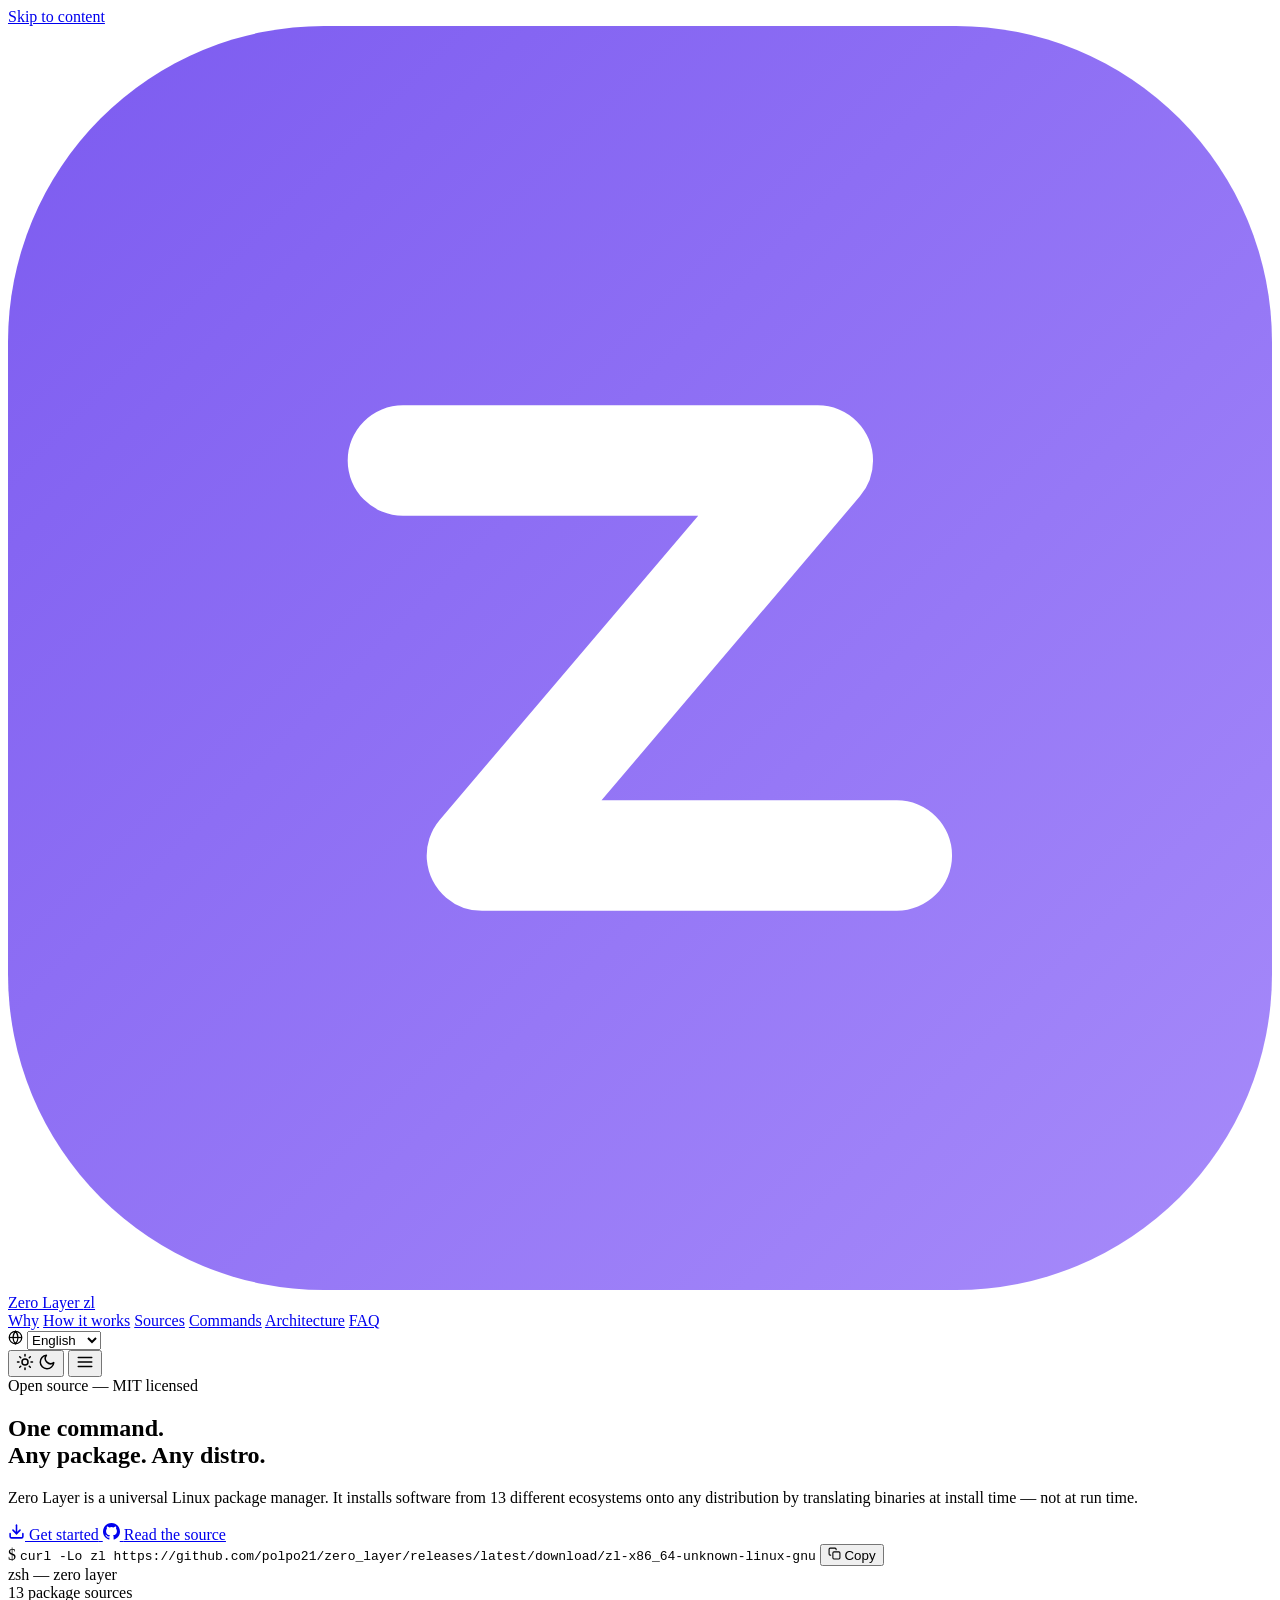
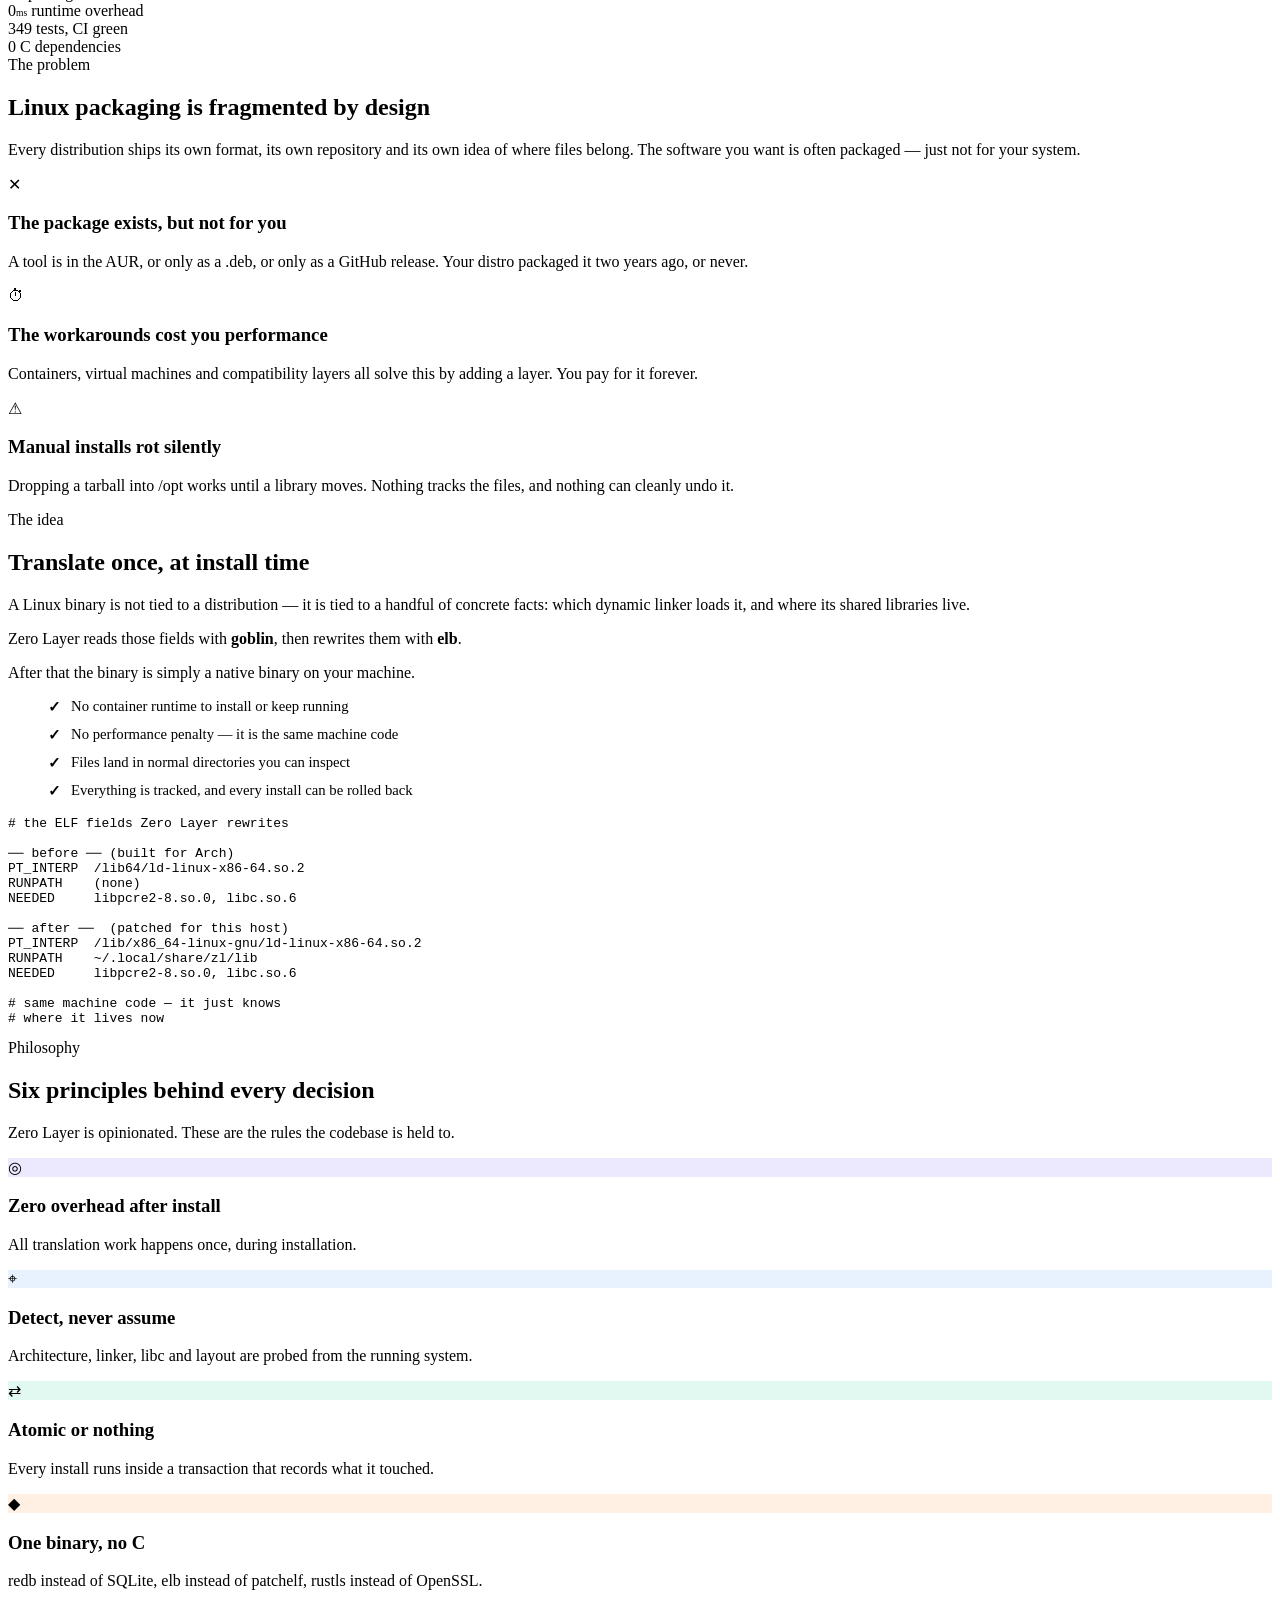
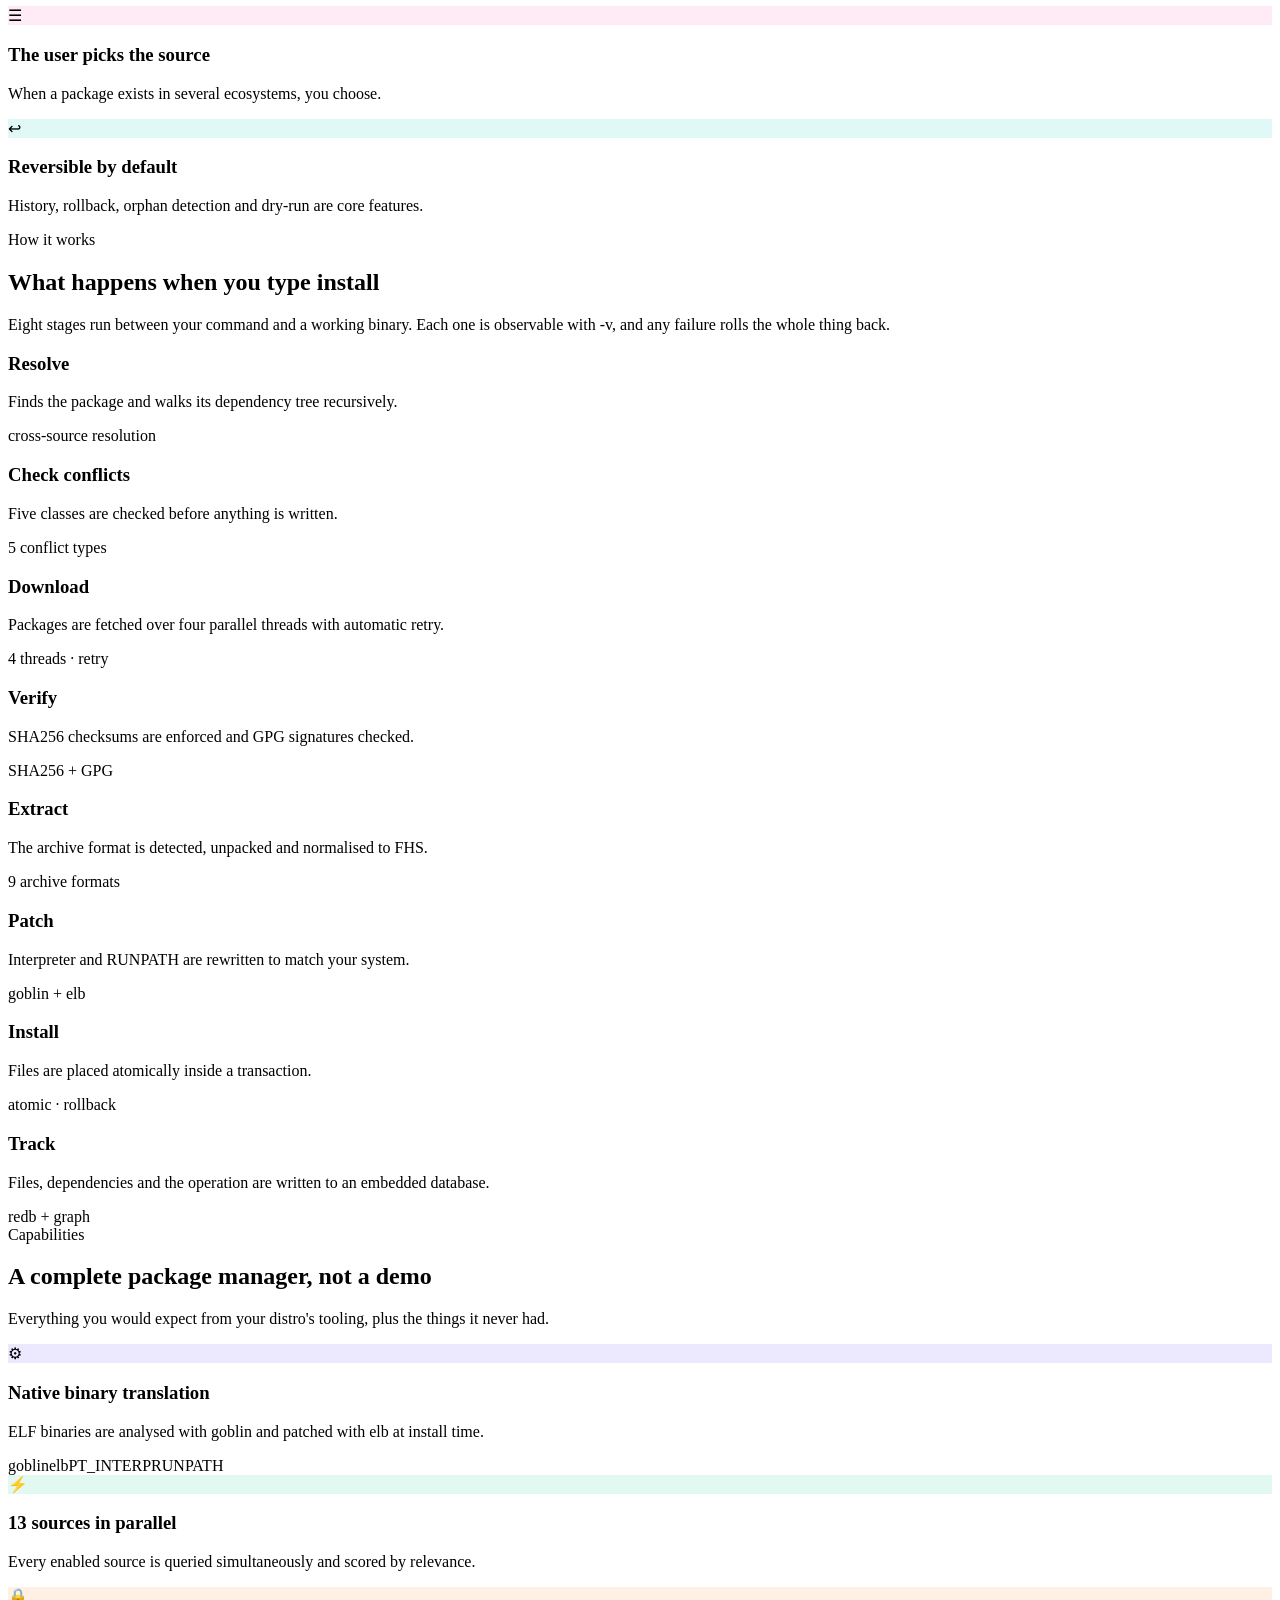
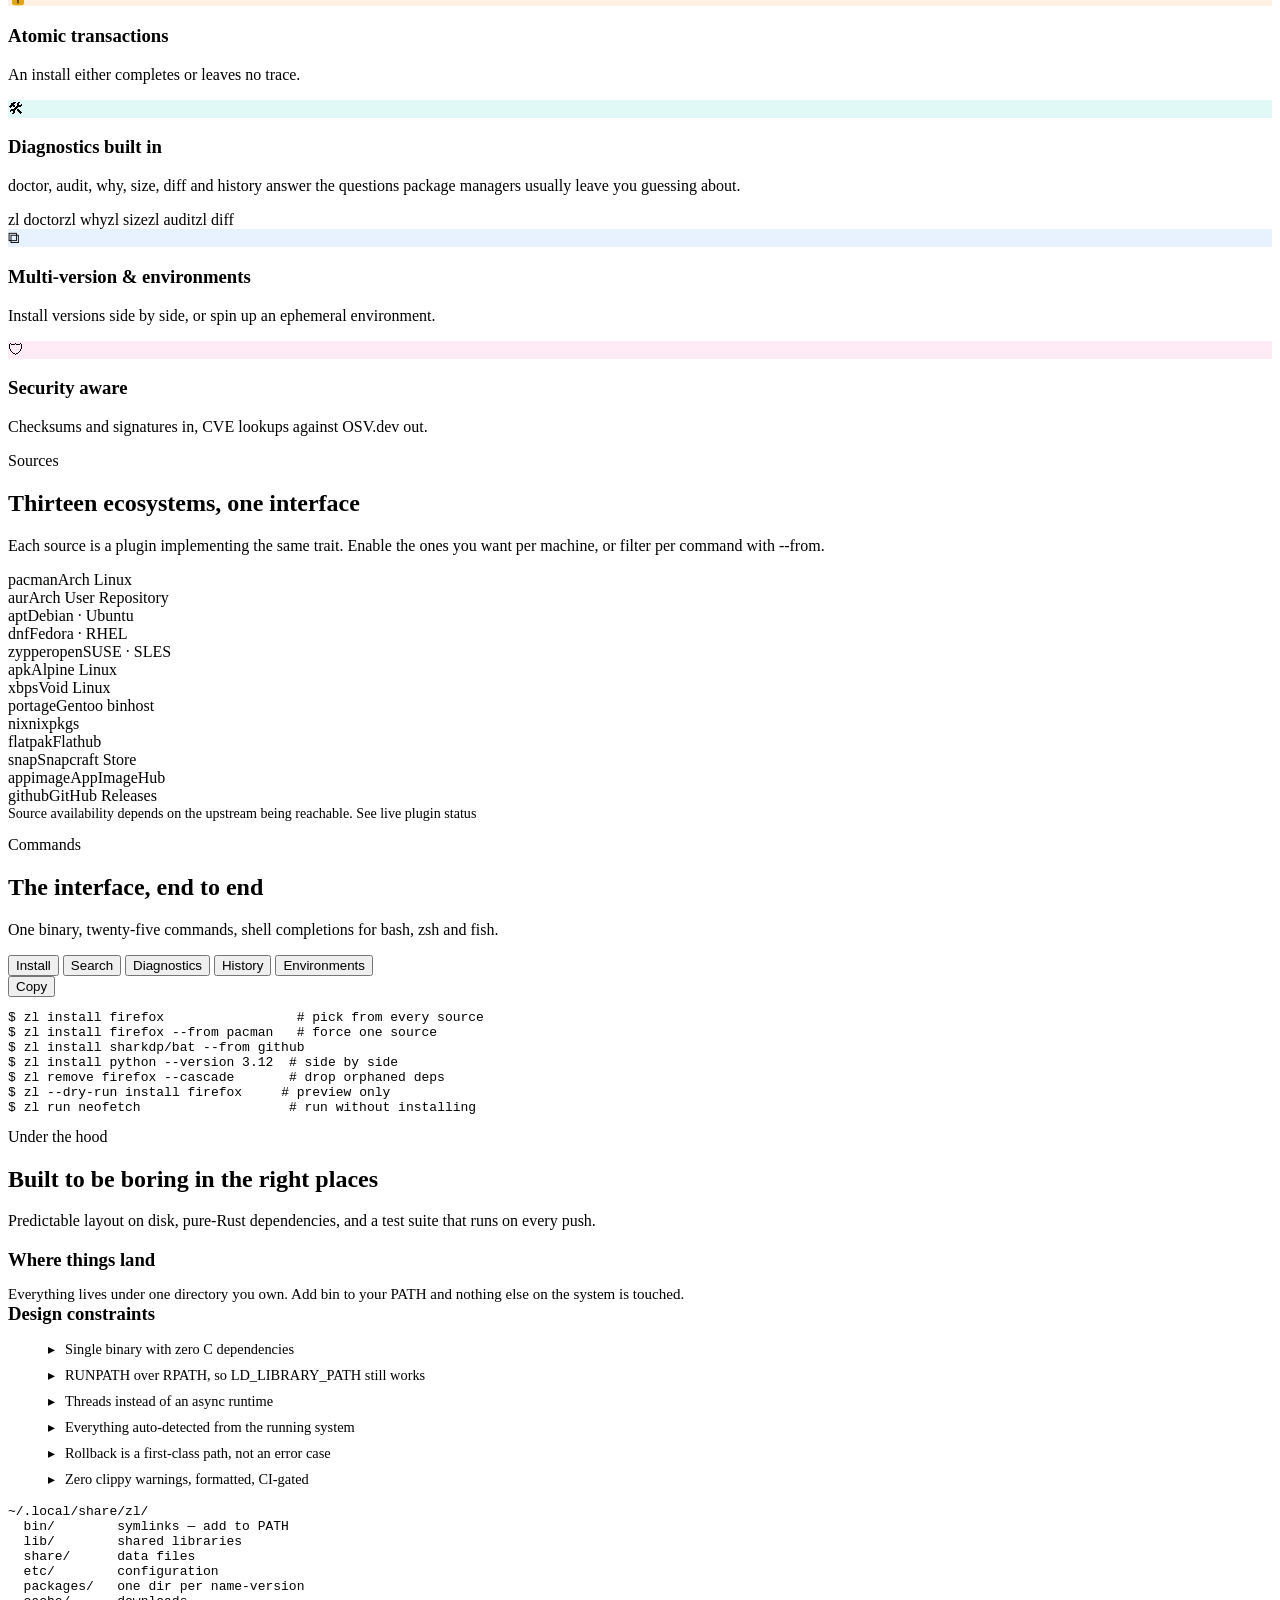
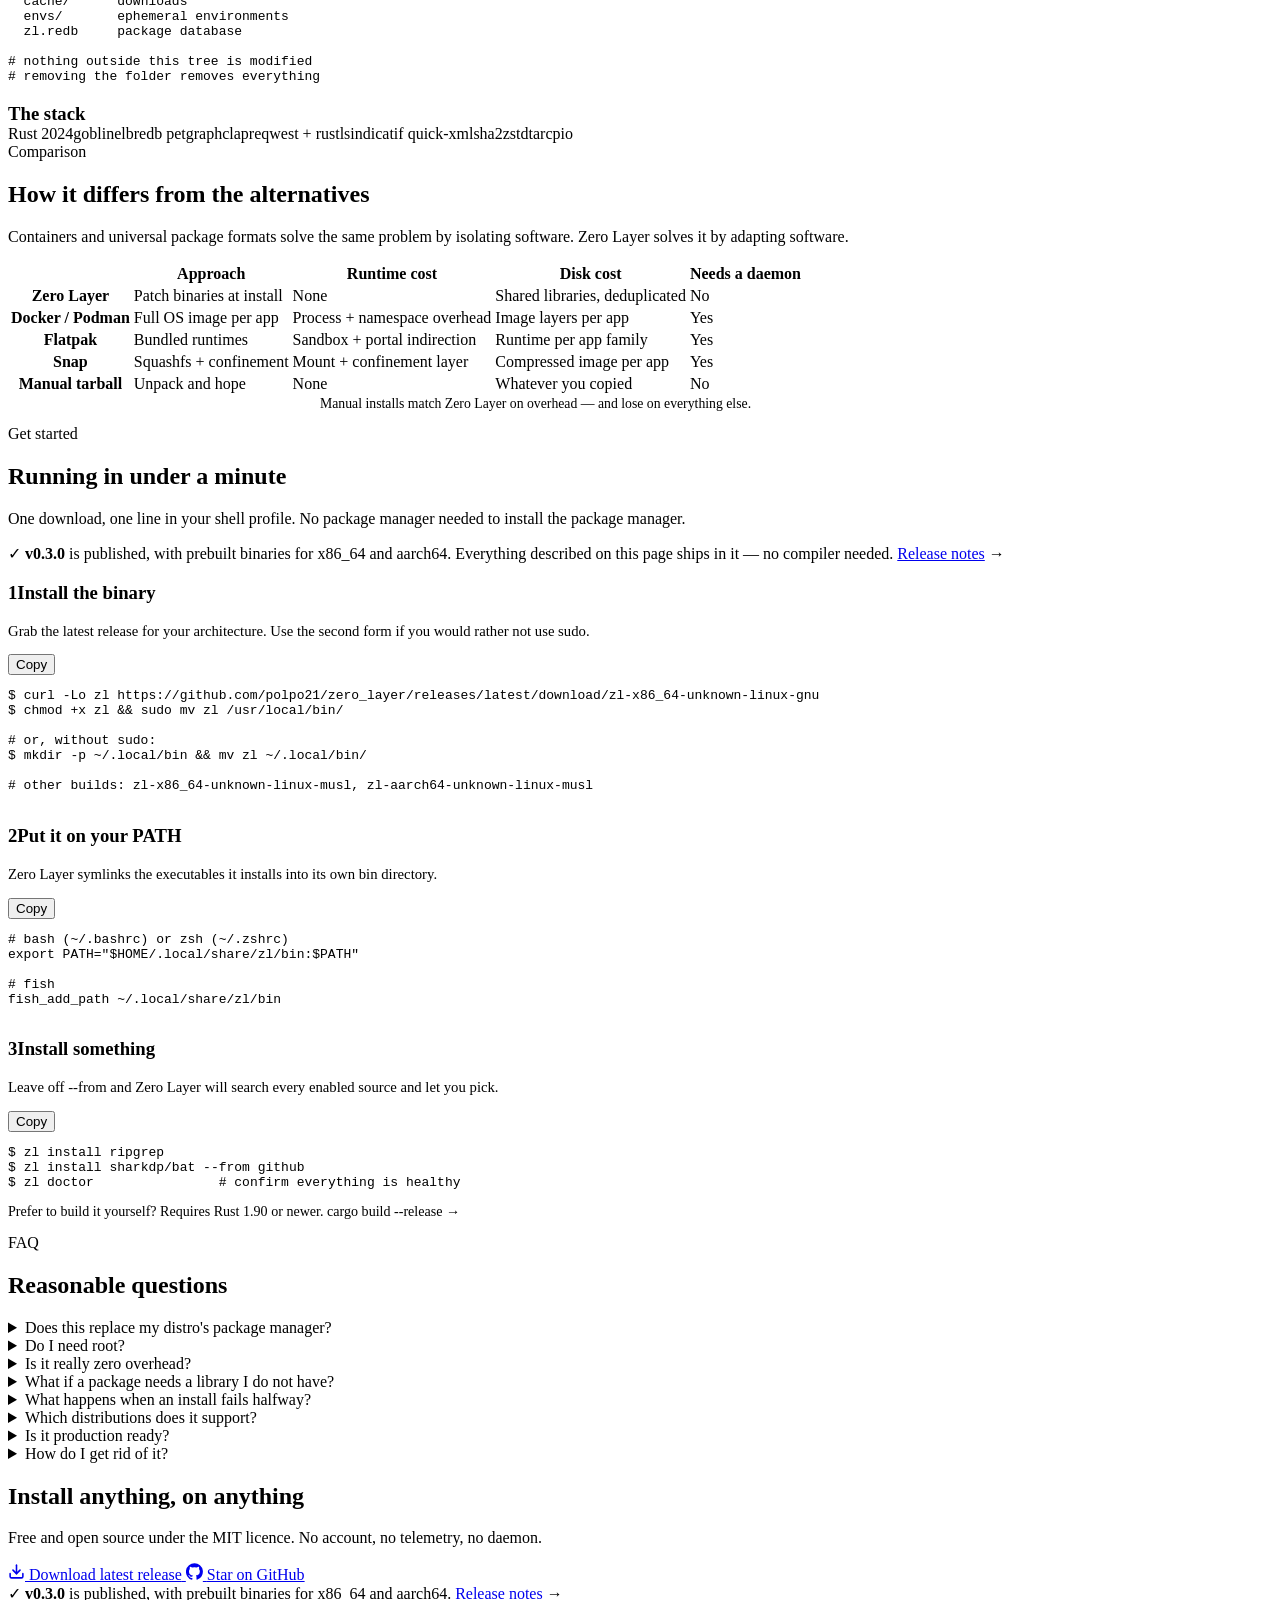
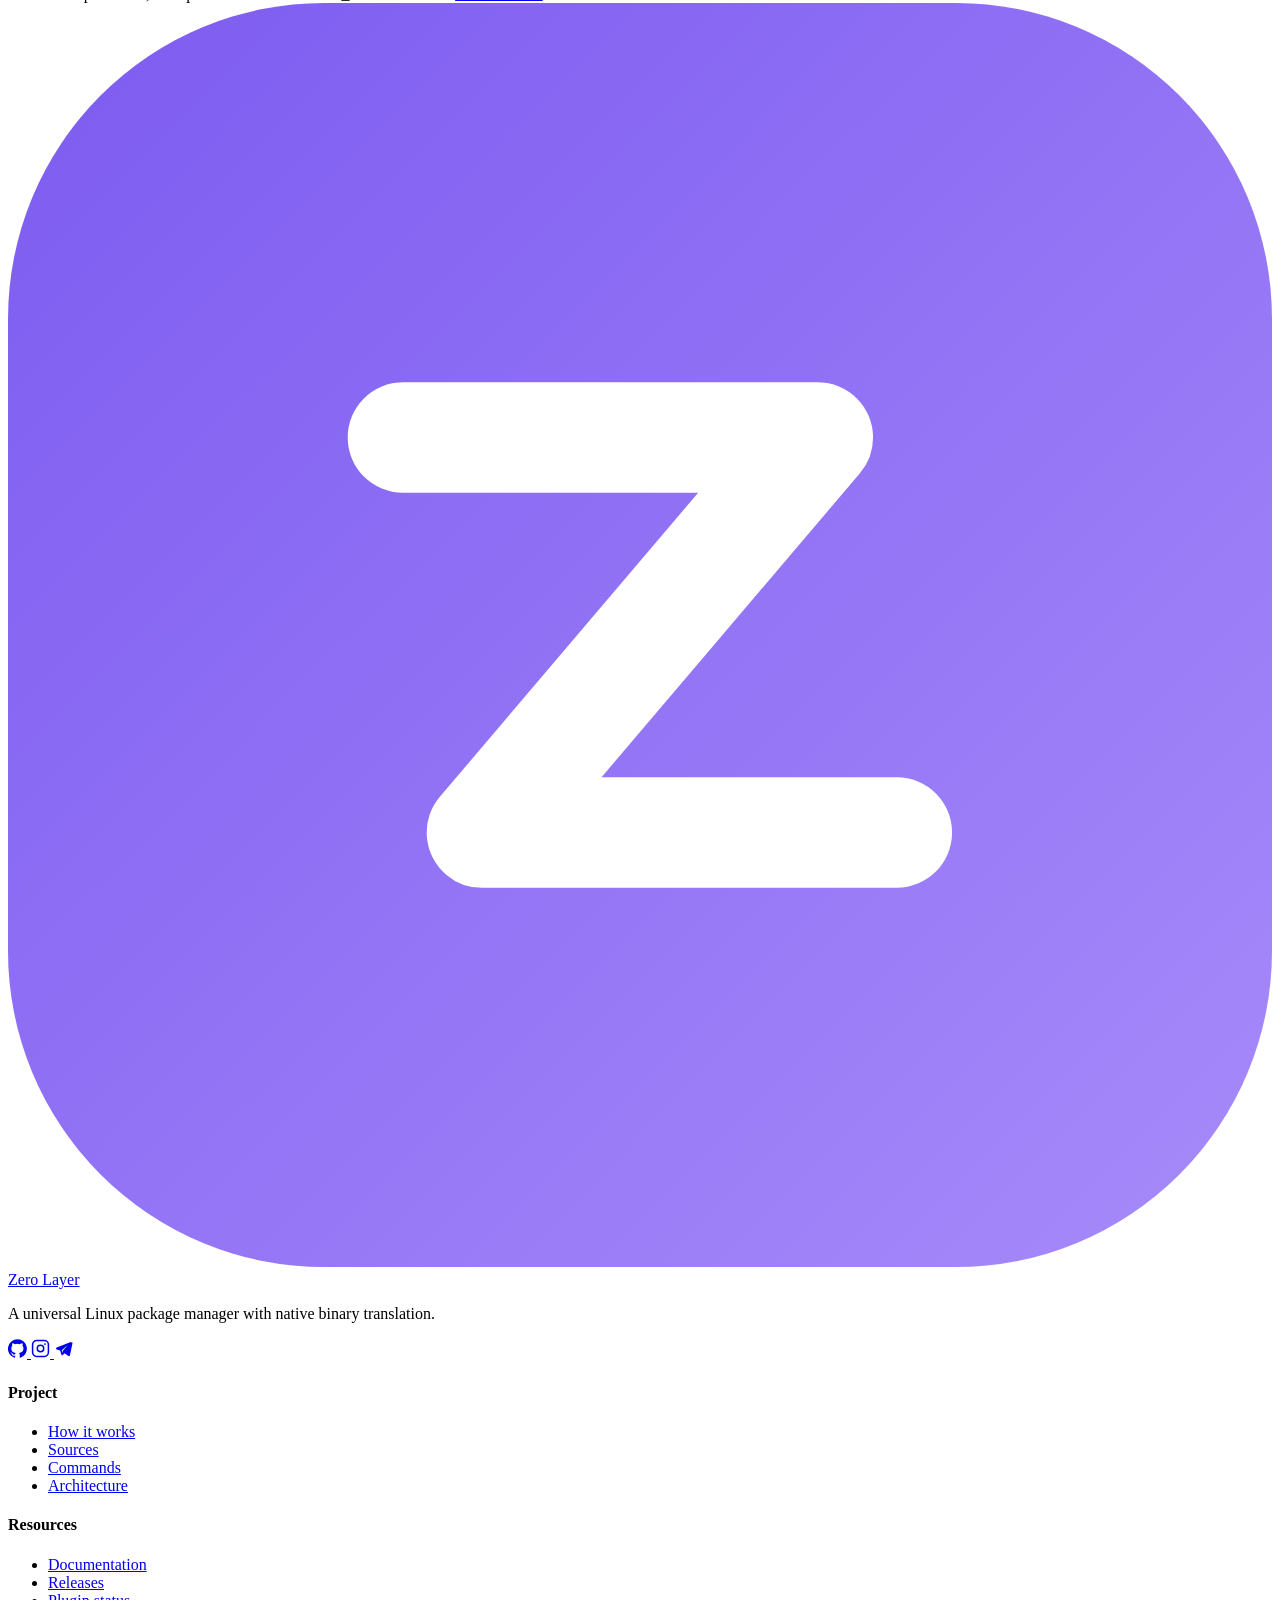
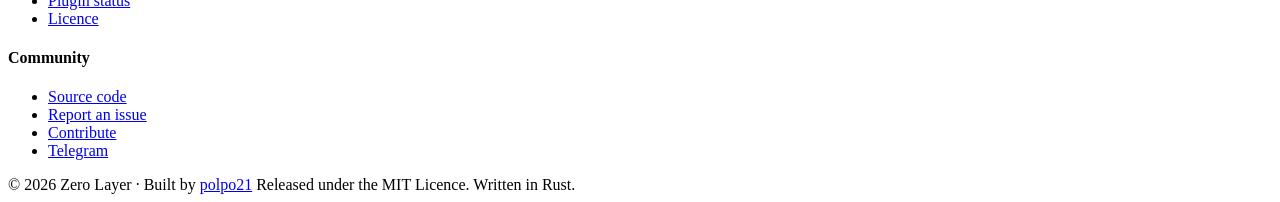
==== commit 6ff8a1fd: "chore: declare the minimum supported Rust version (1.90) - redb 4 needs Rust 1.90; the code itself a" ====
--- a/docs/site/index.html
+++ b/docs/site/index.html
@@ -652,7 +652,7 @@
         </div>
 
         <p class="center" style="margin-top:var(--sp-6);font-size:0.88rem;color:var(--text-3)">
-            <span data-i18n="start_alt">Prefer to build it yourself? Requires Rust 1.85 or newer.</span>
+            <span data-i18n="start_alt">Prefer to build it yourself? Requires Rust 1.90 or newer.</span>
             <a href="https://github.com/polpo21/zero_layer#build-from-source" target="_blank" rel="noopener" style="color:var(--brand-2);text-decoration:none">cargo build --release →</a>
         </p>
     </div>
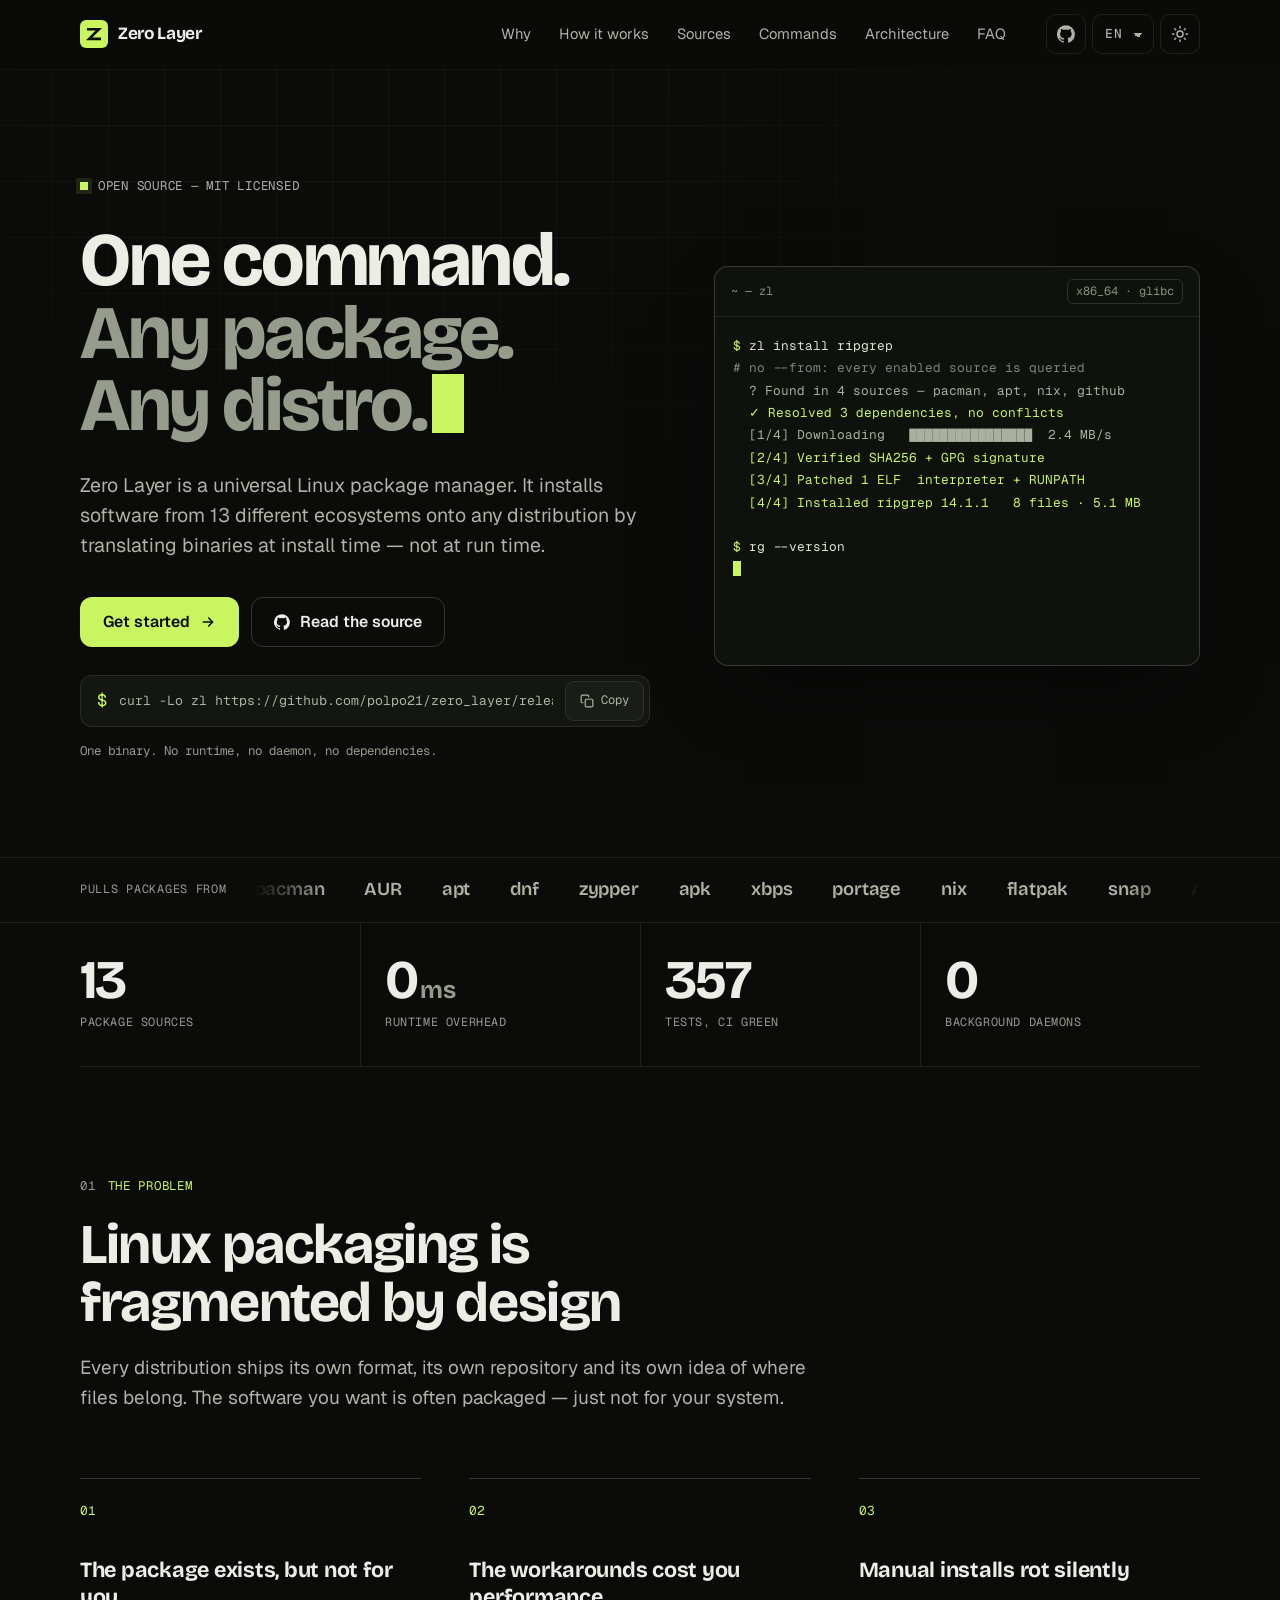
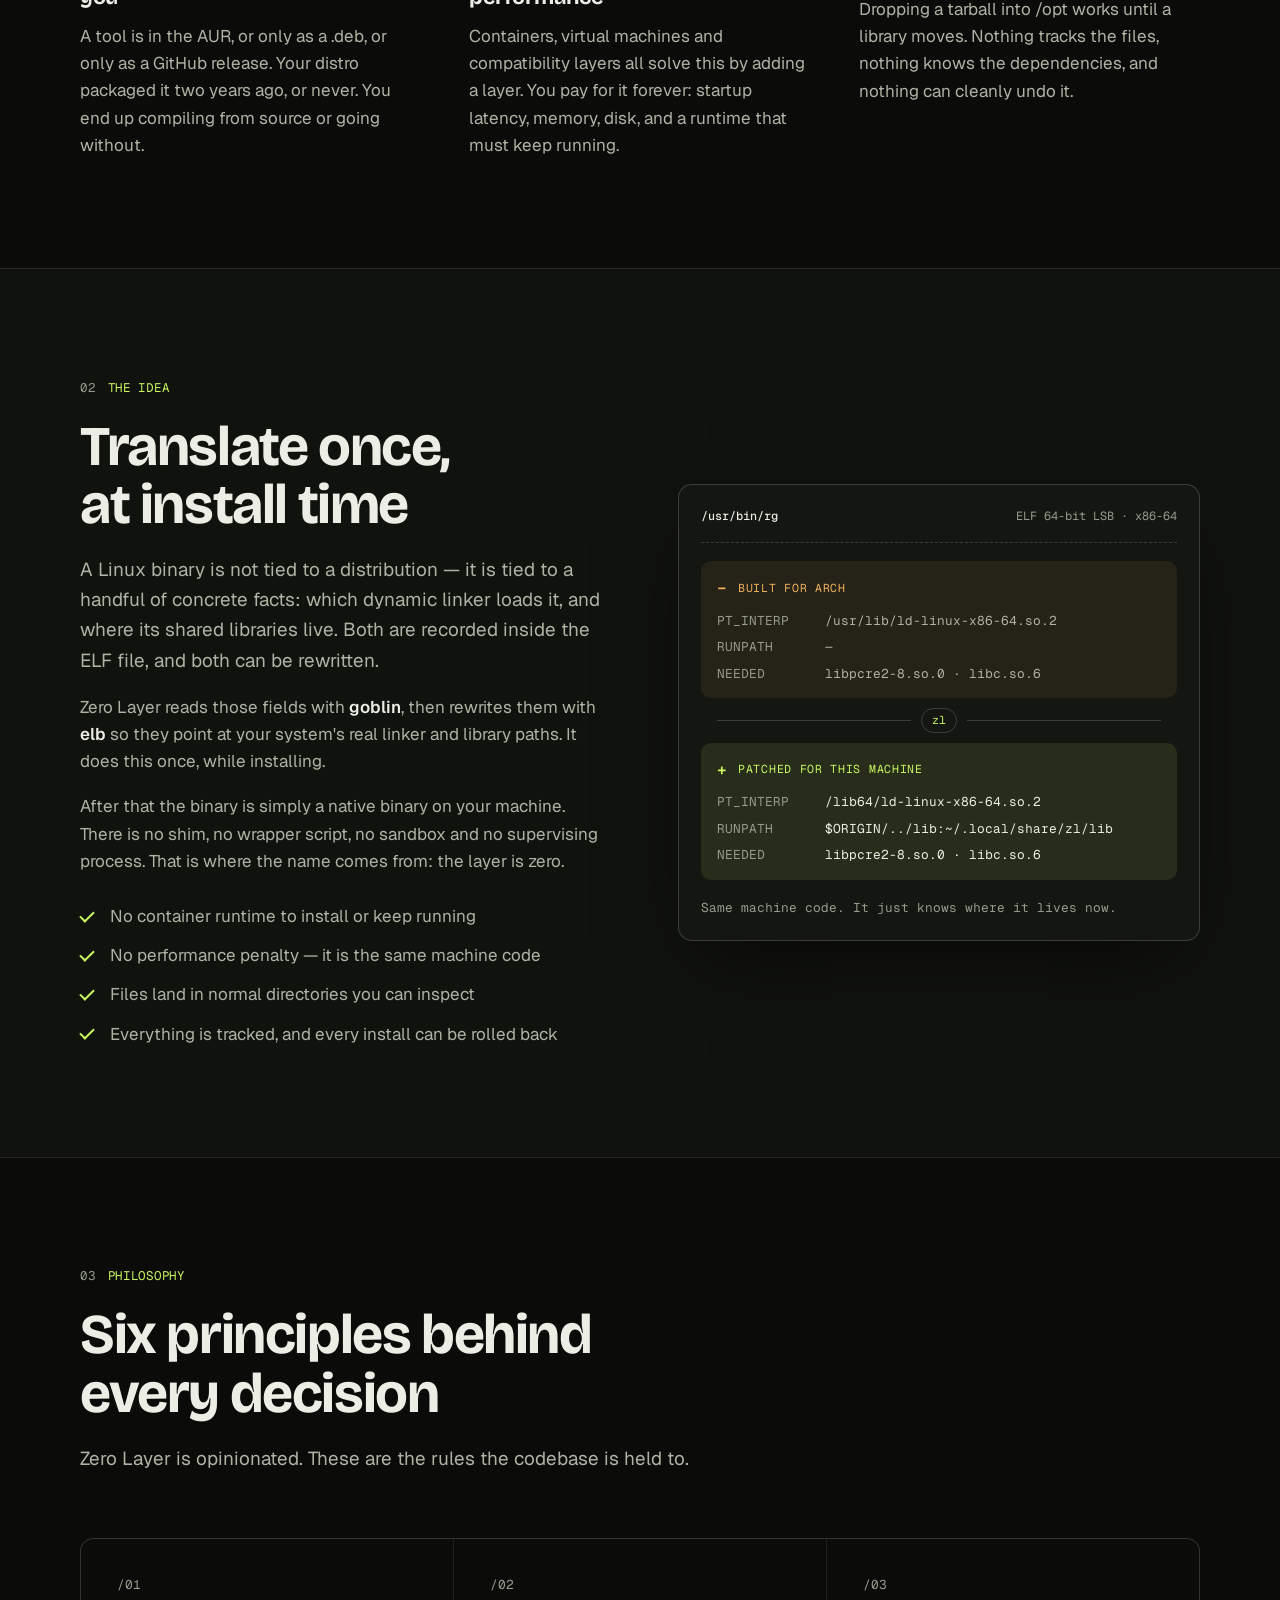
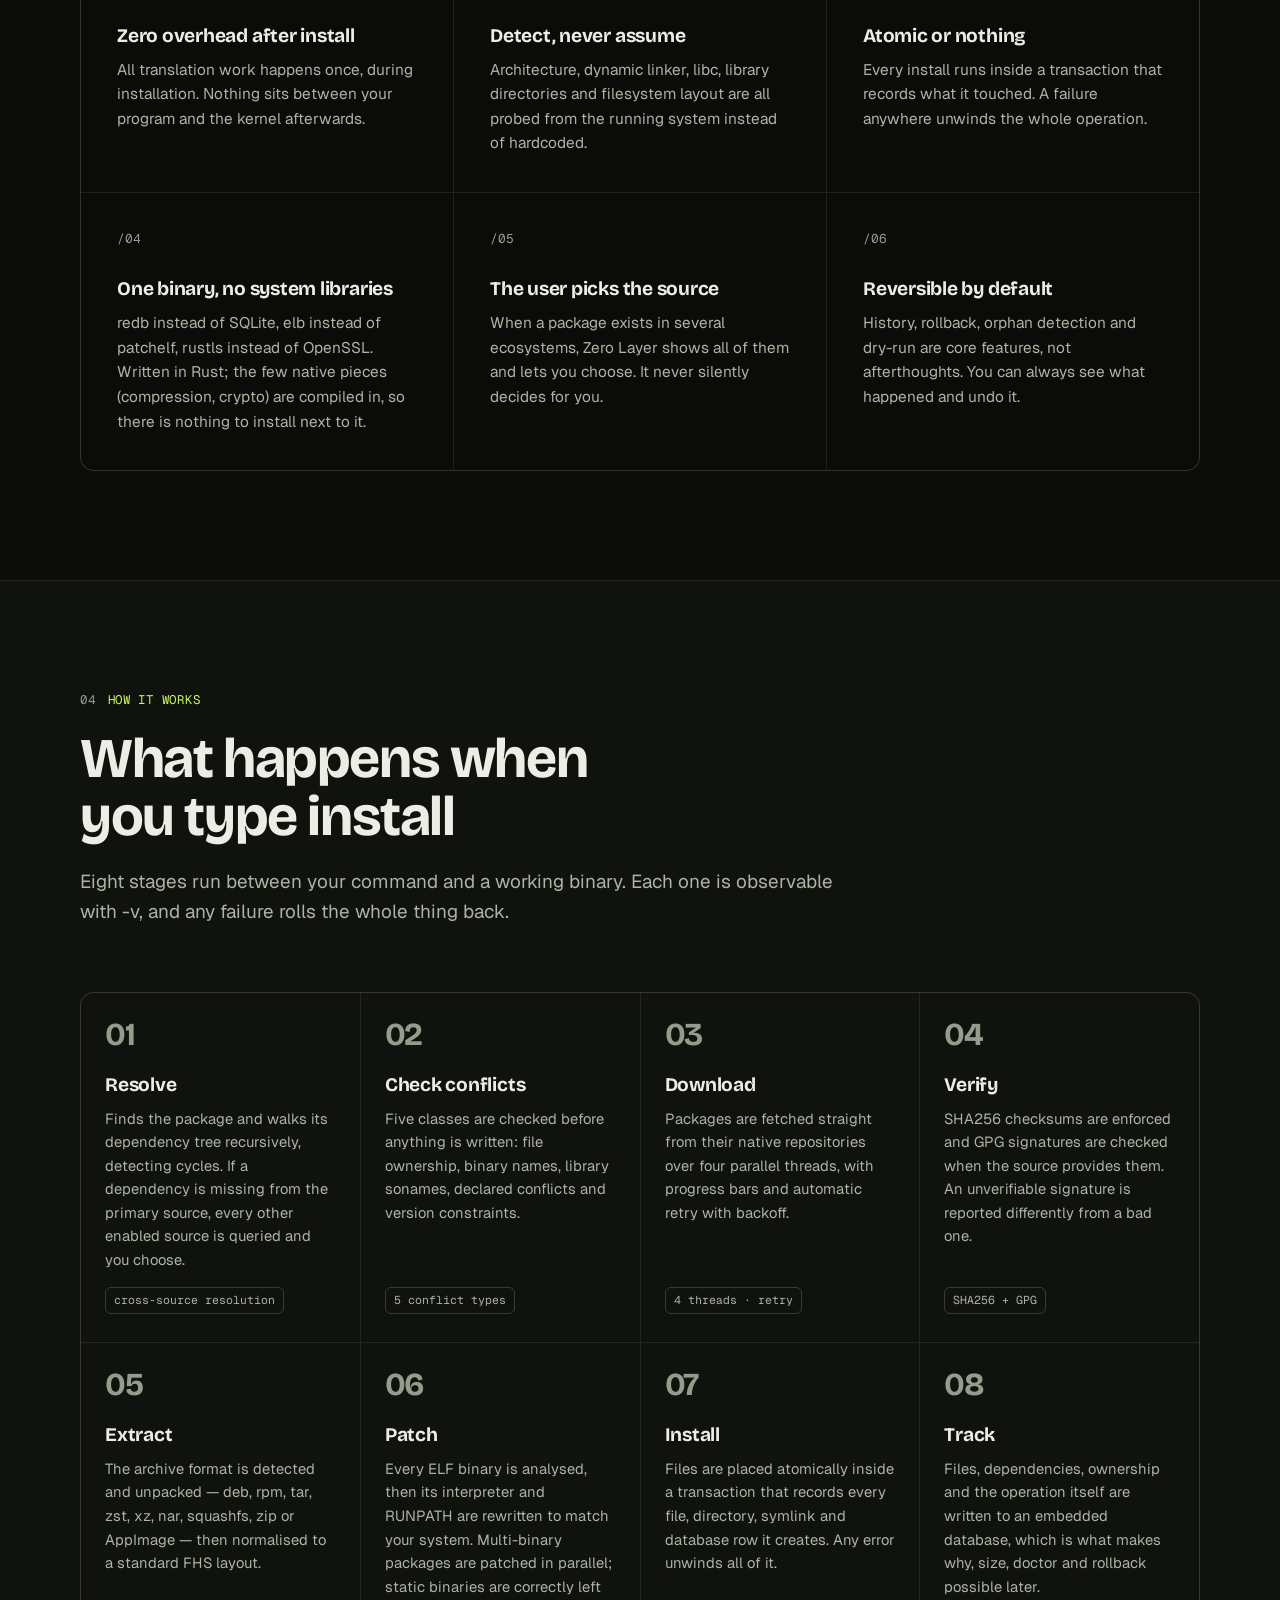
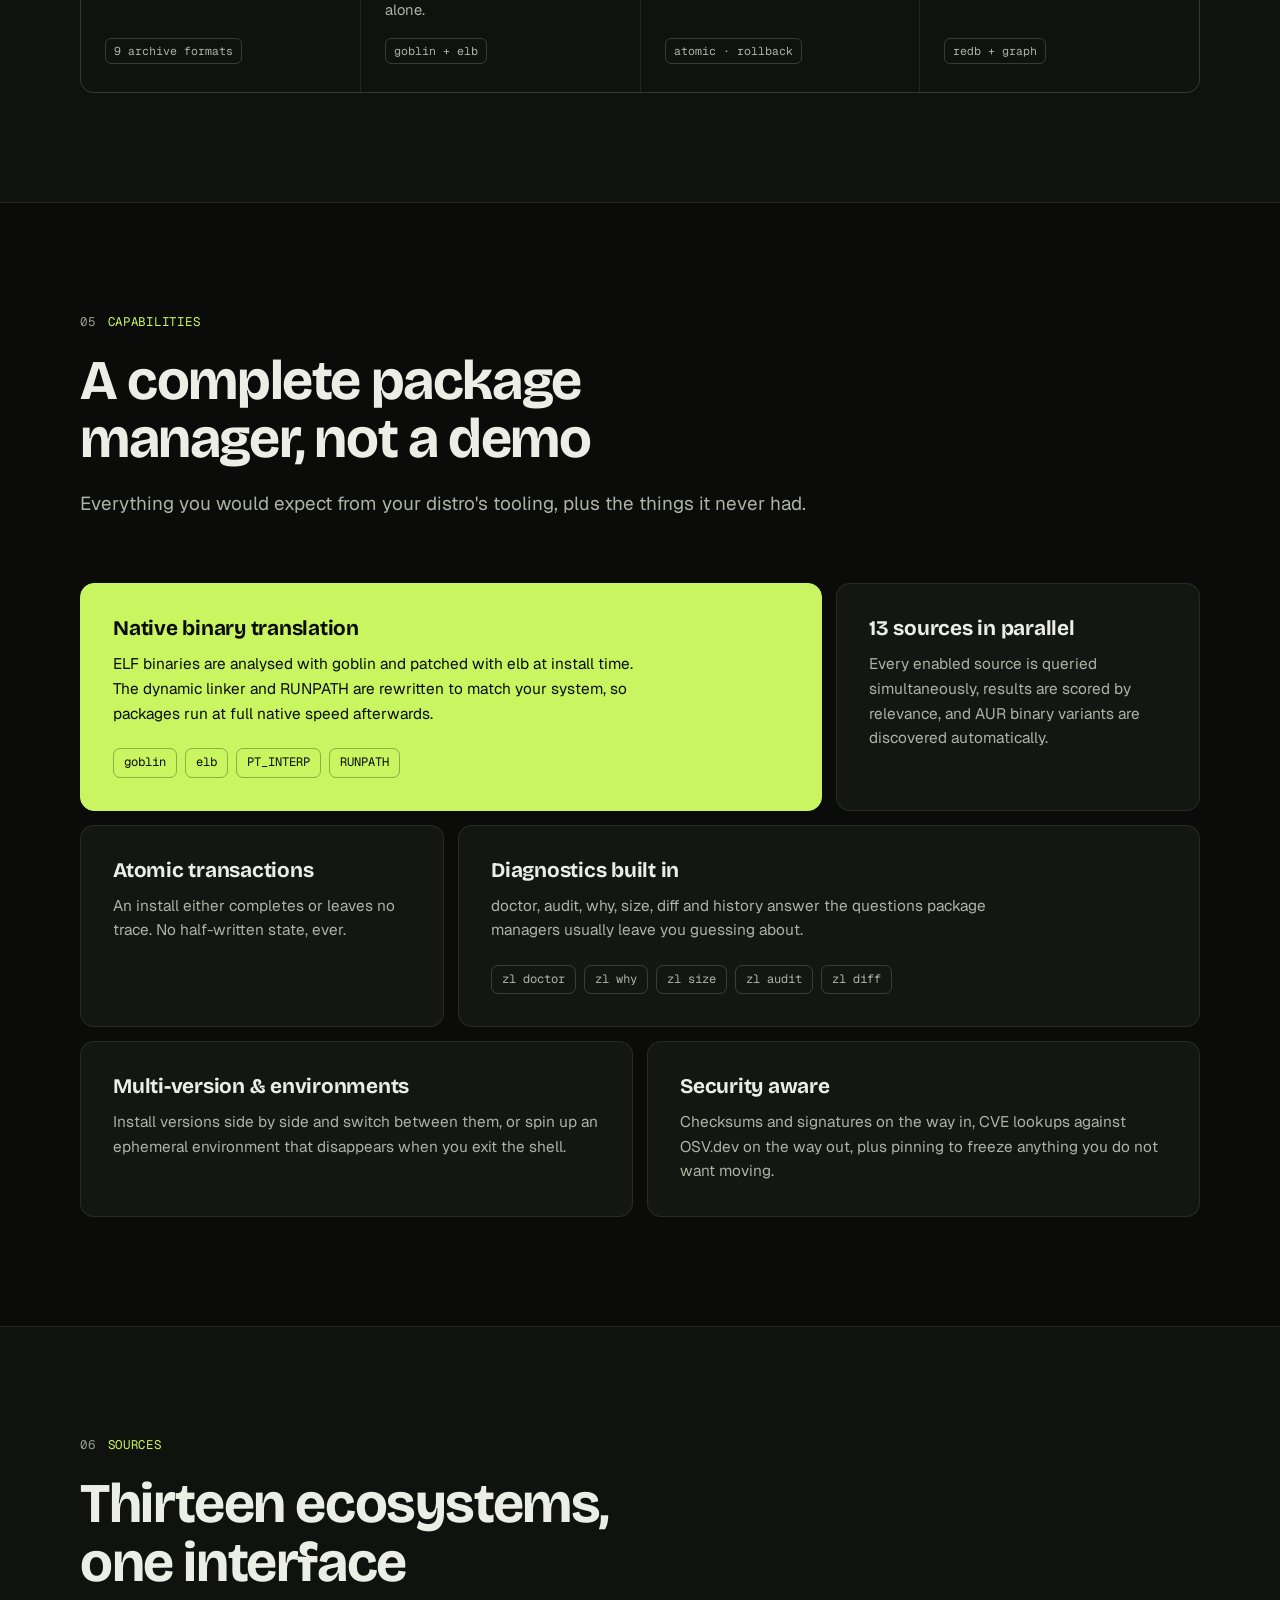
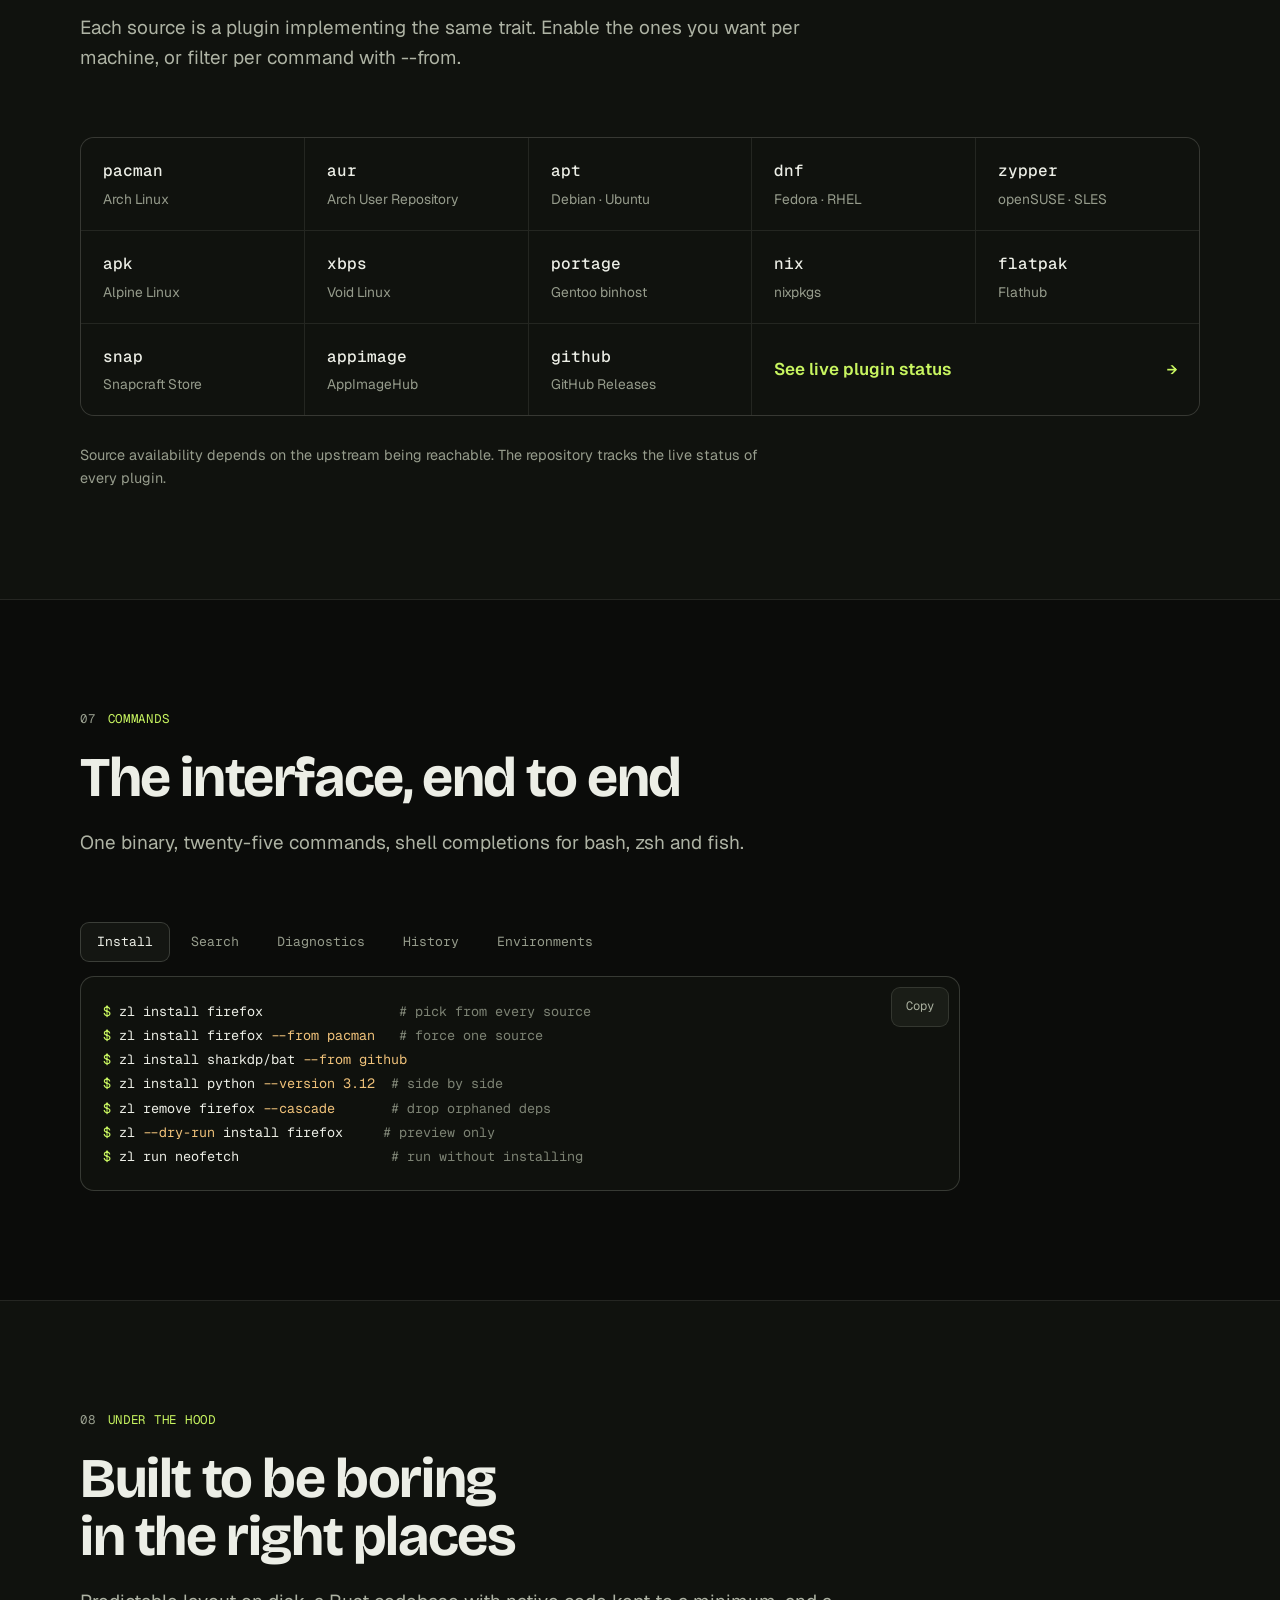
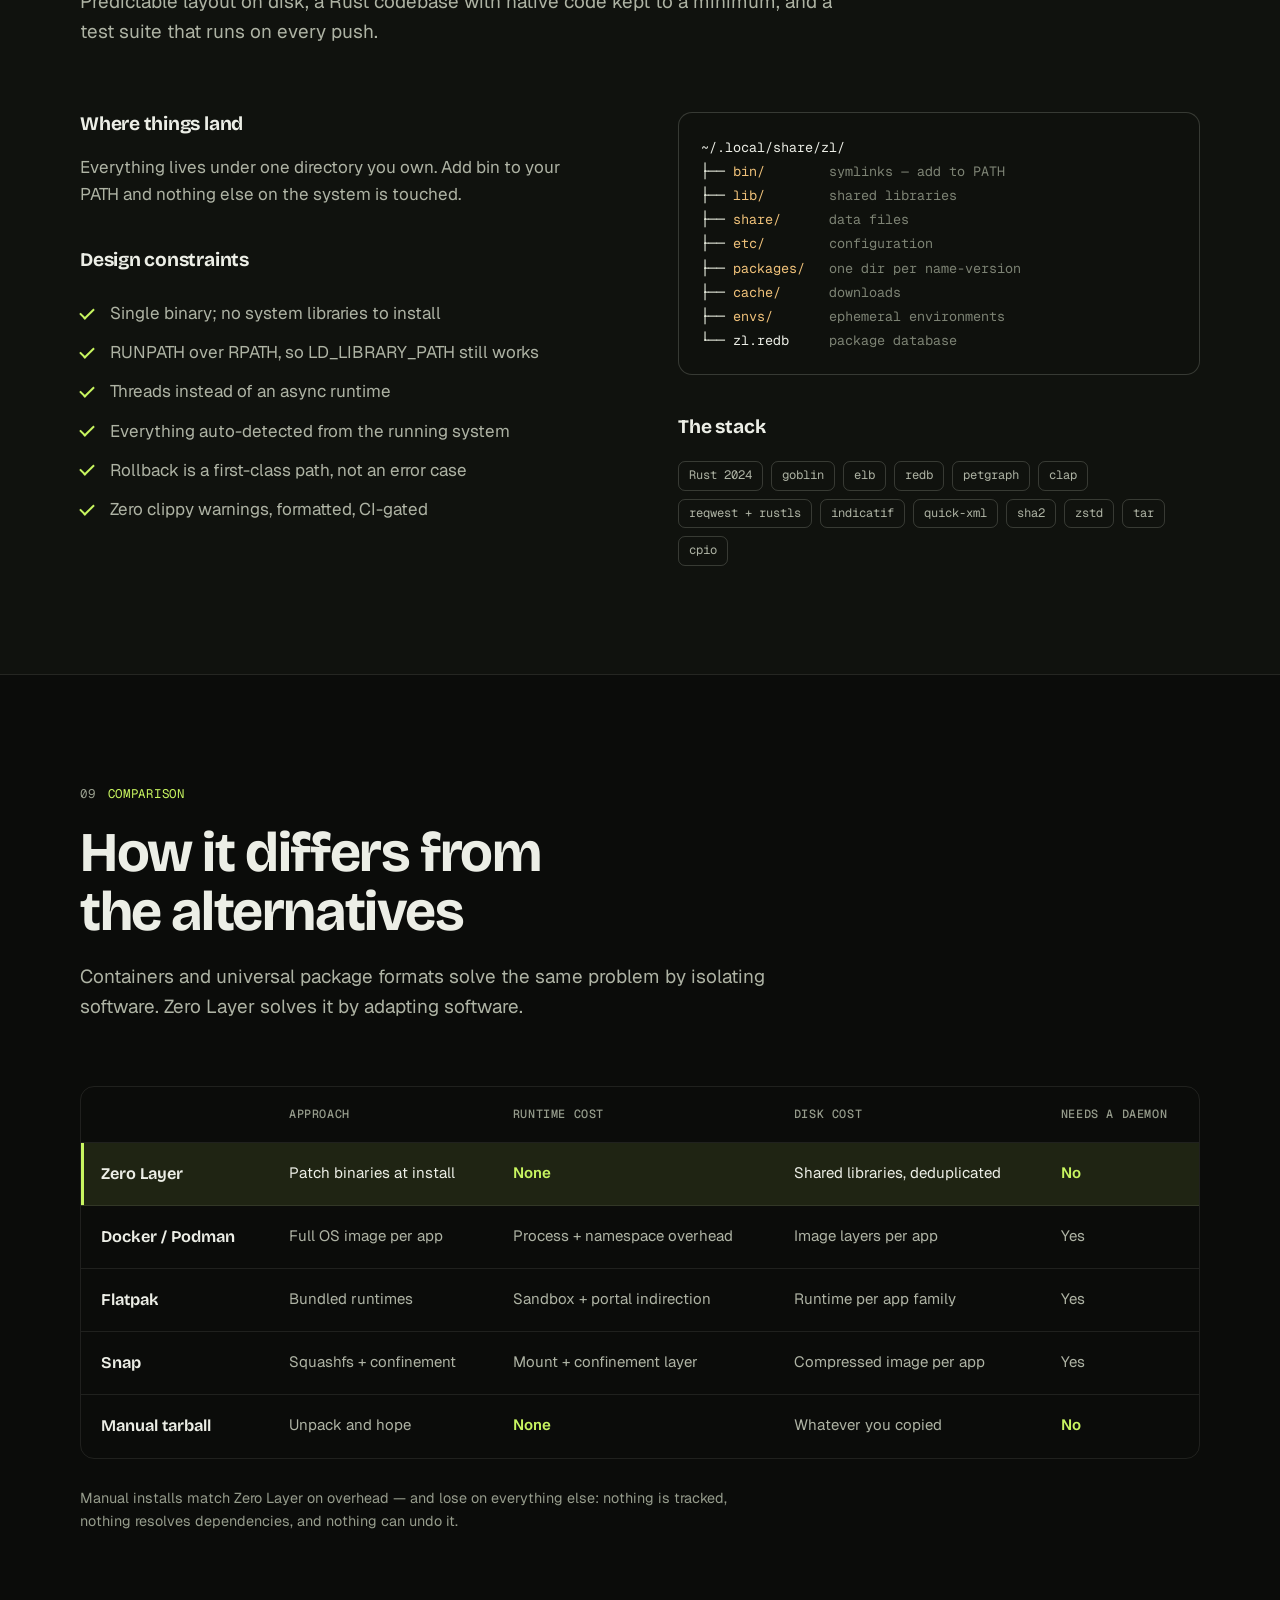
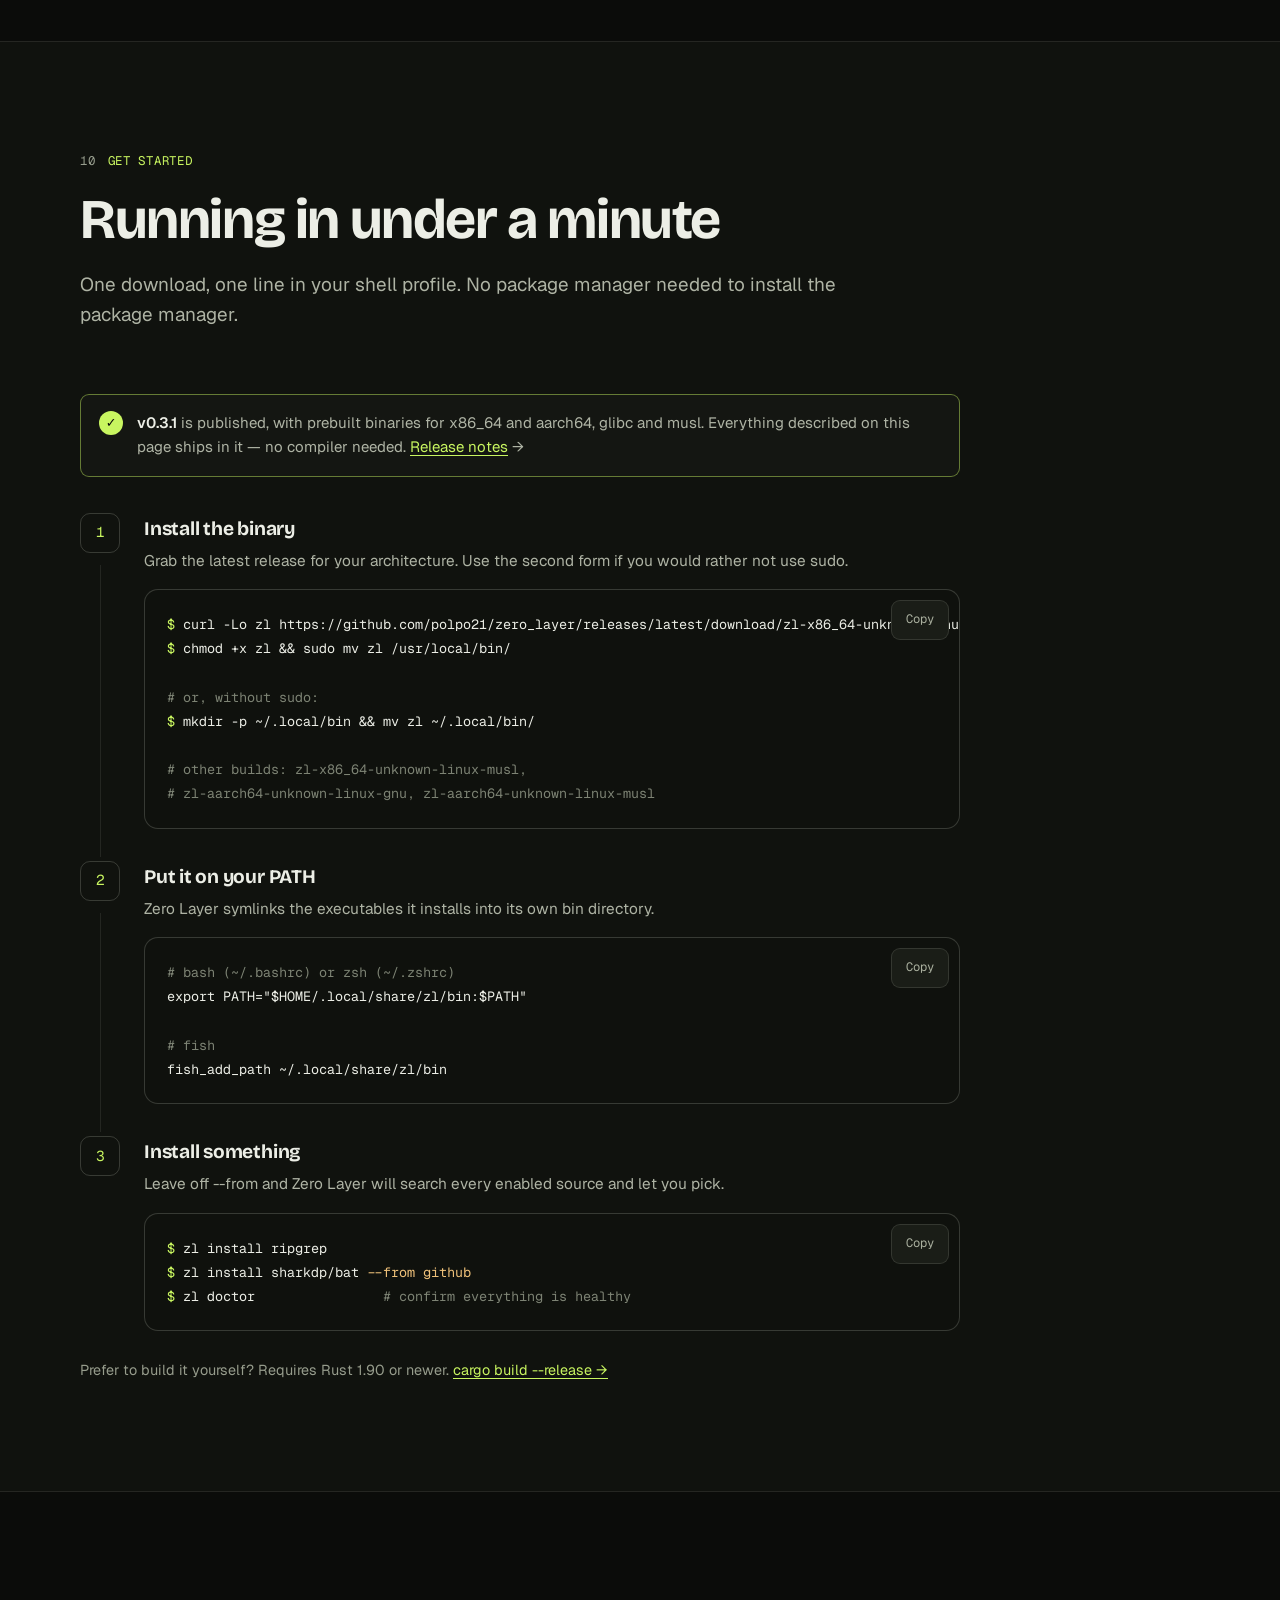
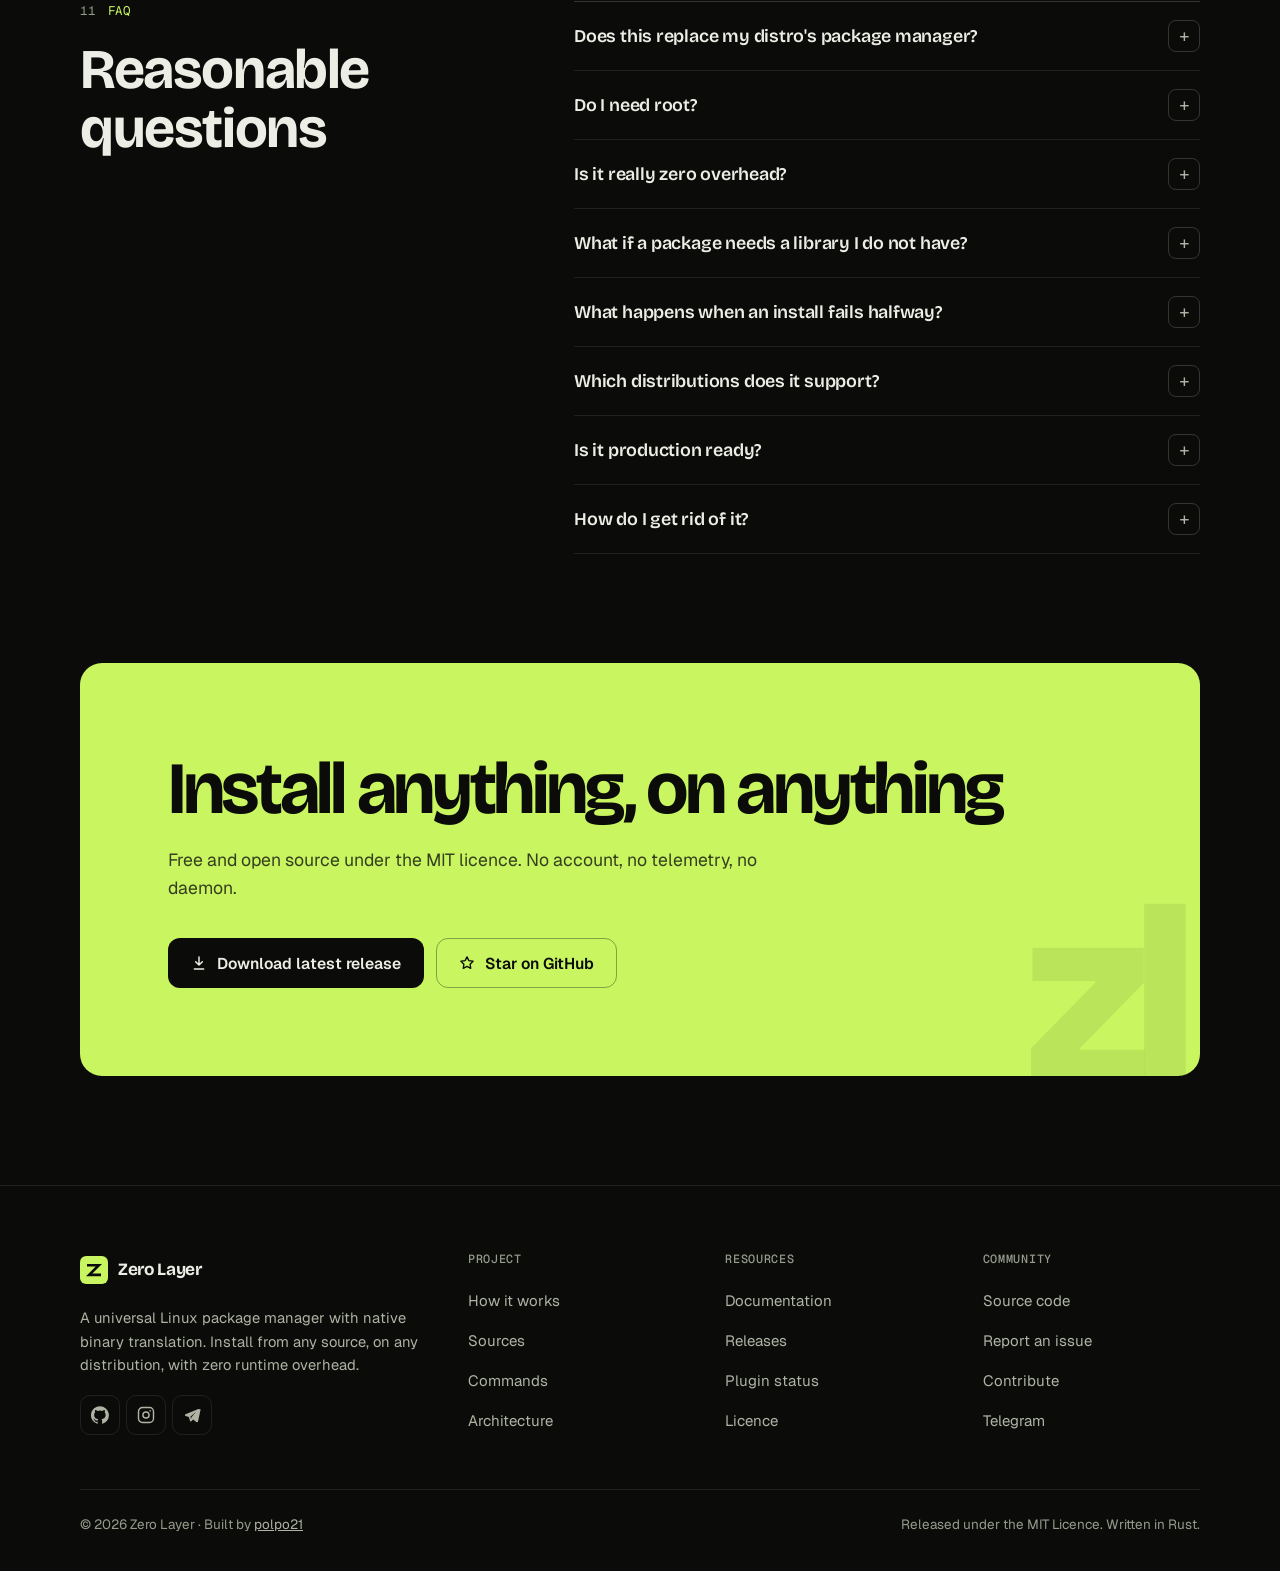
==== commit fd5e794f: "feat(site): redesign the landing page and pre-render it per language - new visual identity: warm nea" ====
--- a/docs/site/index.html
+++ b/docs/site/index.html
@@ -3,42 +3,48 @@
 <head>
 <meta charset="UTF-8">
 <meta name="viewport" content="width=device-width, initial-scale=1">
-<title>Zero Layer — Universal Linux Package Manager</title>
+<title>Zero Layer — Universal Linux package manager for any distro</title>
 <meta name="description" content="Install packages from any source on any Linux distro. Zero Layer translates binaries natively at install time — no containers, no VMs, zero runtime overhead.">
-<meta name="keywords" content="linux, package manager, rust, elf, binary translation, pacman, apt, dnf, aur, nix, flatpak, cross-distribution, universal package manager">
 <meta name="author" content="polpo21">
-<meta name="robots" content="index, follow">
-<meta name="theme-color" content="#07070b" id="theme-color-meta">
+<meta name="robots" content="index, follow, max-image-preview:large">
+<meta name="theme-color" content="#0b0c0a" id="theme-color-meta">
 <meta name="color-scheme" content="dark light">
 
 <meta property="og:type" content="website">
 <meta property="og:site_name" content="Zero Layer">
-<meta property="og:title" content="Zero Layer — Universal Linux Package Manager">
-<meta property="og:description" content="Install software from 13 ecosystems onto any Linux distribution. Binaries are translated at install time — no containers, no VMs, zero runtime overhead.">
+<meta property="og:title" content="Zero Layer — Universal Linux package manager for any distro">
+<meta property="og:description" content="Install packages from any source on any Linux distro. Zero Layer translates binaries natively at install time — no containers, no VMs, zero runtime overhead.">
 <meta property="og:url" content="https://polpo21.github.io/zero_layer/">
+<meta property="og:locale" content="en_US">
 <meta property="og:image" content="https://polpo21.github.io/zero_layer/og-image.png">
+<meta property="og:image:width" content="1200">
+<meta property="og:image:height" content="630">
+<meta property="og:image:alt" content="Zero Layer — one command, any package, any distro">
 <meta name="twitter:card" content="summary_large_image">
-<meta name="twitter:title" content="Zero Layer — Universal Linux Package Manager">
-<meta name="twitter:description" content="Install software from 13 ecosystems onto any Linux distribution. Zero runtime overhead, written in Rust.">
+<meta name="twitter:title" content="Zero Layer — Universal Linux package manager for any distro">
+<meta name="twitter:description" content="Install packages from any source on any Linux distro. Zero Layer translates binaries natively at install time — no containers, no VMs, zero runtime overhead.">
 <meta name="twitter:image" content="https://polpo21.github.io/zero_layer/og-image.png">
 
 <link rel="canonical" href="https://polpo21.github.io/zero_layer/">
 <link rel="alternate" hreflang="en" href="https://polpo21.github.io/zero_layer/">
-<link rel="alternate" hreflang="it" href="https://polpo21.github.io/zero_layer/?lang=it">
-<link rel="alternate" hreflang="fr" href="https://polpo21.github.io/zero_layer/?lang=fr">
-<link rel="alternate" hreflang="es" href="https://polpo21.github.io/zero_layer/?lang=es">
-<link rel="alternate" hreflang="de" href="https://polpo21.github.io/zero_layer/?lang=de">
+<link rel="alternate" hreflang="it" href="https://polpo21.github.io/zero_layer/it/">
+<link rel="alternate" hreflang="fr" href="https://polpo21.github.io/zero_layer/fr/">
+<link rel="alternate" hreflang="es" href="https://polpo21.github.io/zero_layer/es/">
+<link rel="alternate" hreflang="de" href="https://polpo21.github.io/zero_layer/de/">
 <link rel="alternate" hreflang="x-default" href="https://polpo21.github.io/zero_layer/">
 
 <meta name="google-site-verification" content="SOz7K9fn7Ufe9BBDrjT0qwhMdgkpUGnkn6G0N_oc8o0">
-<link rel="icon" type="image/svg+xml" href="data:image/svg+xml,%3Csvg xmlns='http://www.w3.org/2000/svg' viewBox='0 0 32 32'%3E%3Cdefs%3E%3ClinearGradient id='g' x1='0' y1='0' x2='1' y2='1'%3E%3Cstop offset='0' stop-color='%237c5bf0'/%3E%3Cstop offset='1' stop-color='%23a78bfa'/%3E%3C/linearGradient%3E%3C/defs%3E%3Crect width='32' height='32' rx='8' fill='url(%23g)'/%3E%3Cpath d='M10 11h10.5l-8.5 10h10.5' stroke='white' stroke-width='2.8' stroke-linecap='round' stroke-linejoin='round' fill='none'/%3E%3C/svg%3E">
+<link rel="icon" type="image/svg+xml" href="favicon.svg">
 
 <script>
-/* Dark is the base theme; light only if the visitor chose it before. */
+/* Dark is the base theme; light only if the visitor chose it before.
+   The "js" class lets CSS hide reveal-on-scroll content only when the
+   script that reveals it is actually running. */
 (function () {
-    var t = 'dark';
+    var d = document.documentElement, t = 'dark';
     try { var s = localStorage.getItem('zl-theme'); if (s === 'light' || s === 'dark') t = s; } catch (e) {}
-    document.documentElement.setAttribute('data-theme', t);
+    d.setAttribute('data-theme', t);
+    d.className += ' js';
 })();
 </script>
 
@@ -53,7 +59,7 @@
   "operatingSystem": "Linux",
   "url": "https://polpo21.github.io/zero_layer/",
   "downloadUrl": "https://github.com/polpo21/zero_layer/releases/latest",
-  "softwareVersion": "0.3.0",
+  "softwareVersion": "0.3.1",
   "programmingLanguage": "Rust",
   "license": "https://opensource.org/licenses/MIT",
   "codeRepository": "https://github.com/polpo21/zero_layer",
@@ -62,23 +68,23 @@
 }
 </script>
 
+<link rel="preconnect" href="https://fonts.googleapis.com">
+<link rel="preconnect" href="https://fonts.gstatic.com" crossorigin>
+<link rel="stylesheet" href="https://fonts.googleapis.com/css2?family=Bricolage+Grotesque:opsz,wght@12..96,500..800&amp;family=Geist:wght@400..600&amp;family=Geist+Mono:wght@400..600&amp;display=swap">
 <link rel="stylesheet" href="assets/css/styles.css">
+<script src="assets/js/i18n.js" defer></script>
+<script src="assets/js/main.js" defer></script>
 </head>
 <body>
 
 <a class="skip-link" href="#main" data-i18n="skip">Skip to content</a>
-<div class="backdrop" aria-hidden="true"></div>
 
 <!-- ====================================================== NAV -->
 <header class="nav" id="nav">
     <div class="nav-inner">
         <a class="brand" href="#top" aria-label="Zero Layer">
-            <svg viewBox="0 0 32 32" xmlns="http://www.w3.org/2000/svg" aria-hidden="true">
-                <defs><linearGradient id="lg" x1="0" y1="0" x2="1" y2="1"><stop offset="0" stop-color="#7c5bf0"/><stop offset="1" stop-color="#a78bfa"/></linearGradient></defs>
-                <rect width="32" height="32" rx="8" fill="url(#lg)"/>
-                <path d="M10 11h10.5l-8.5 10h10.5" stroke="white" stroke-width="2.8" stroke-linecap="round" stroke-linejoin="round" fill="none"/>
-            </svg>
-            Zero Layer <span class="brand-sub">zl</span>
+            <svg class="brand-mark" viewBox="0 0 32 32" aria-hidden="true"><rect width="32" height="32" rx="7"/><path d="M9.5 10.5h12l-11 11h12"/></svg>
+            <span>Zero Layer</span>
         </a>
 
         <nav class="nav-links" id="nav-links" aria-label="Main">
@@ -91,22 +97,25 @@
         </nav>
 
         <div class="nav-actions">
-            <div class="lang">
-                <svg class="globe" width="15" height="15" viewBox="0 0 24 24" fill="none" stroke="currentColor" stroke-width="2" aria-hidden="true"><circle cx="12" cy="12" r="10"/><line x1="2" y1="12" x2="22" y2="12"/><path d="M12 2a15.3 15.3 0 0 1 4 10 15.3 15.3 0 0 1-4 10 15.3 15.3 0 0 1-4-10 15.3 15.3 0 0 1 4-10z"/></svg>
+            <a class="gh-link" href="https://github.com/polpo21/zero_layer" target="_blank" rel="noopener" aria-label="GitHub">
+                <svg width="18" height="18" viewBox="0 0 24 24" fill="currentColor" aria-hidden="true"><path d="M12 .3a12 12 0 0 0-3.8 23.4c.6.1.8-.3.8-.6v-2c-3.3.7-4-1.6-4-1.6-.6-1.4-1.4-1.8-1.4-1.8-1-.7.1-.7.1-.7 1.2.1 1.8 1.2 1.8 1.2 1 1.8 2.8 1.3 3.5 1 .1-.8.4-1.3.7-1.6-2.7-.3-5.5-1.3-5.5-5.9 0-1.3.5-2.4 1.2-3.2 0-.4-.5-1.6.2-3.2 0 0 1-.3 3.3 1.2a11.5 11.5 0 0 1 6 0c2.3-1.5 3.3-1.2 3.3-1.2.7 1.6.2 2.8.1 3.2.8.8 1.2 1.9 1.2 3.2 0 4.6-2.8 5.6-5.5 5.9.4.4.8 1.1.8 2.2v3.3c0 .3.2.7.8.6A12 12 0 0 0 12 .3"/></svg>
+            </a>
+            <label class="lang">
+                <span class="visually-hidden" data-i18n="nav_lang">Language</span>
                 <select id="lang-select" data-i18n-attr="aria-label:nav_lang" aria-label="Language">
-                    <option value="en">English</option>
-                    <option value="it">Italiano</option>
-                    <option value="fr">Français</option>
-                    <option value="es">Español</option>
-                    <option value="de">Deutsch</option>
+                    <option value="en">EN</option>
+                    <option value="it">IT</option>
+                    <option value="fr">FR</option>
+                    <option value="es">ES</option>
+                    <option value="de">DE</option>
                 </select>
-            </div>
-            <button class="icon-btn theme-toggle" id="theme-toggle" type="button" aria-pressed="false" data-i18n-attr="aria-label:nav_theme" aria-label="Switch theme">
+            </label>
+            <button class="icon-btn" id="theme-toggle" type="button" aria-pressed="false" data-i18n-attr="aria-label:nav_theme" aria-label="Switch theme">
                 <svg class="sun" width="18" height="18" viewBox="0 0 24 24" fill="none" stroke="currentColor" stroke-width="2" stroke-linecap="round" aria-hidden="true"><circle cx="12" cy="12" r="4"/><path d="M12 2v2M12 20v2M4.9 4.9l1.4 1.4M17.7 17.7l1.4 1.4M2 12h2M20 12h2M4.9 19.1l1.4-1.4M17.7 6.3l1.4-1.4"/></svg>
                 <svg class="moon" width="18" height="18" viewBox="0 0 24 24" fill="none" stroke="currentColor" stroke-width="2" stroke-linecap="round" stroke-linejoin="round" aria-hidden="true"><path d="M21 12.8A9 9 0 1 1 11.2 3a7 7 0 0 0 9.8 9.8z"/></svg>
             </button>
             <button class="icon-btn menu-btn" id="menu-btn" type="button" aria-expanded="false" aria-controls="nav-links" data-i18n-attr="aria-label:nav_menu" aria-label="Menu">
-                <svg width="18" height="18" viewBox="0 0 24 24" fill="none" stroke="currentColor" stroke-width="2" stroke-linecap="round" aria-hidden="true"><line x1="3" y1="6" x2="21" y2="6"/><line x1="3" y1="12" x2="21" y2="12"/><line x1="3" y1="18" x2="21" y2="18"/></svg>
+                <svg width="18" height="18" viewBox="0 0 24 24" fill="none" stroke="currentColor" stroke-width="2" stroke-linecap="round" aria-hidden="true"><line x1="4" y1="8" x2="20" y2="8"/><line x1="4" y1="16" x2="20" y2="16"/></svg>
             </button>
         </div>
     </div>
@@ -117,302 +126,263 @@
 <span id="top"></span>
 
 <!-- ====================================================== HERO -->
-<section class="hero container">
-    <div class="reveal is-visible">
-        <span class="pill"><span class="dot"></span><span data-i18n="hero_badge">Open source — MIT licensed</span></span>
-        <h1>
-            <span data-i18n="hero_t1">One command.</span><br>
-            <span class="gradient-text" data-i18n="hero_t2">Any package. Any distro.</span>
-        </h1>
-        <p class="hero-lede" data-i18n="hero_lede">
-            Zero Layer is a universal Linux package manager. It installs software from 13 different ecosystems onto any distribution by translating binaries at install time — not at run time.
-        </p>
-
-        <div class="btn-row center">
-            <a class="btn btn-primary btn-lg" href="#start">
-                <svg width="17" height="17" viewBox="0 0 24 24" fill="none" stroke="currentColor" stroke-width="2.2" stroke-linecap="round" stroke-linejoin="round" aria-hidden="true"><path d="M21 15v4a2 2 0 0 1-2 2H5a2 2 0 0 1-2-2v-4"/><polyline points="7 10 12 15 17 10"/><line x1="12" y1="15" x2="12" y2="3"/></svg>
-                <span data-i18n="hero_cta1">Get started</span>
-            </a>
-            <a class="btn btn-secondary btn-lg" href="https://github.com/polpo21/zero_layer" target="_blank" rel="noopener">
-                <svg width="17" height="17" viewBox="0 0 24 24" fill="currentColor" aria-hidden="true"><path d="M12 0C5.37 0 0 5.37 0 12c0 5.3 3.44 9.8 8.21 11.39.6.11.79-.26.79-.58v-2.23c-3.34.73-4.03-1.42-4.03-1.42-.55-1.38-1.34-1.75-1.34-1.75-1.09-.75.08-.73.08-.73 1.21.08 1.84 1.24 1.84 1.24 1.07 1.83 2.81 1.3 3.49 1 .11-.78.42-1.31.76-1.61-2.67-.3-5.47-1.33-5.47-5.93 0-1.31.47-2.38 1.24-3.22-.13-.3-.54-1.52.11-3.18 0 0 1.01-.32 3.3 1.23a11.5 11.5 0 0 1 6.01 0c2.29-1.55 3.3-1.23 3.3-1.23.65 1.66.24 2.88.12 3.18.77.84 1.23 1.91 1.23 3.22 0 4.61-2.8 5.63-5.48 5.92.43.37.81 1.1.81 2.22v3.29c0 .32.19.7.8.58C20.57 21.8 24 17.3 24 12c0-6.63-5.37-12-12-12z"/></svg>
-                <span data-i18n="hero_cta2">Read the source</span>
-            </a>
-        </div>
-
-        <div class="install-line">
-            <span class="tick">$</span>
-            <code id="hero-install">curl -Lo zl https://github.com/polpo21/zero_layer/releases/latest/download/zl-x86_64-unknown-linux-gnu</code>
-            <button class="copy-btn" type="button" data-copy-target="#hero-install">
-                <svg width="13" height="13" viewBox="0 0 24 24" fill="none" stroke="currentColor" stroke-width="2" stroke-linecap="round" stroke-linejoin="round" aria-hidden="true"><rect x="9" y="9" width="13" height="13" rx="2"/><path d="M5 15H4a2 2 0 0 1-2-2V4a2 2 0 0 1 2-2h9a2 2 0 0 1 2 2v1"/></svg>
-                <span data-i18n="copy">Copy</span>
-            </button>
-        </div>
-    </div>
-
-    <div class="terminal reveal">
-        <div class="terminal-bar">
-            <span class="tdot r"></span><span class="tdot y"></span><span class="tdot g"></span>
-            <span class="terminal-title">zsh — zero layer</span>
-        </div>
-        <div class="terminal-body" id="terminal-body" aria-hidden="true"></div>
-    </div>
-
-    <div class="stats reveal">
-        <div class="stat">
-            <span class="stat-num" data-count="13">13</span>
-            <span class="stat-label" data-i18n="stat_sources">package sources</span>
-        </div>
-        <div class="stat">
-            <span class="stat-num">0<span style="font-size:0.6em">ms</span></span>
-            <span class="stat-label" data-i18n="stat_overhead">runtime overhead</span>
-        </div>
-        <div class="stat">
-            <span class="stat-num" data-count="349">349</span>
-            <span class="stat-label" data-i18n="stat_tests">tests, CI green</span>
-        </div>
-        <div class="stat">
-            <span class="stat-num">0</span>
-            <span class="stat-label" data-i18n="stat_cdeps">C dependencies</span>
-        </div>
+<section class="hero">
+    <div class="container hero-grid">
+        <div class="hero-copy">
+            <p class="kicker"><span class="kicker-dot" aria-hidden="true"></span><span data-i18n="hero_badge">Open source — MIT licensed</span></p>
+            <h1>
+                <span class="h1-a" data-i18n="hero_t1">One command.</span>
+                <span class="h1-b" data-i18n="hero_t2">Any package. Any distro.</span>
+            </h1>
+            <p class="hero-lede" data-i18n="hero_lede">Zero Layer is a universal Linux package manager. It installs software from 13 different ecosystems onto any distribution by translating binaries at install time — not at run time.</p>
+
+            <div class="btn-row">
+                <a class="btn btn-primary" href="#start">
+                    <span data-i18n="hero_cta1">Get started</span>
+                    <svg width="16" height="16" viewBox="0 0 24 24" fill="none" stroke="currentColor" stroke-width="2.2" stroke-linecap="round" stroke-linejoin="round" aria-hidden="true"><path d="M5 12h14M13 6l6 6-6 6"/></svg>
+                </a>
+                <a class="btn btn-ghost" href="https://github.com/polpo21/zero_layer" target="_blank" rel="noopener">
+                    <svg width="16" height="16" viewBox="0 0 24 24" fill="currentColor" aria-hidden="true"><path d="M12 .3a12 12 0 0 0-3.8 23.4c.6.1.8-.3.8-.6v-2c-3.3.7-4-1.6-4-1.6-.6-1.4-1.4-1.8-1.4-1.8-1-.7.1-.7.1-.7 1.2.1 1.8 1.2 1.8 1.2 1 1.8 2.8 1.3 3.5 1 .1-.8.4-1.3.7-1.6-2.7-.3-5.5-1.3-5.5-5.9 0-1.3.5-2.4 1.2-3.2 0-.4-.5-1.6.2-3.2 0 0 1-.3 3.3 1.2a11.5 11.5 0 0 1 6 0c2.3-1.5 3.3-1.2 3.3-1.2.7 1.6.2 2.8.1 3.2.8.8 1.2 1.9 1.2 3.2 0 4.6-2.8 5.6-5.5 5.9.4.4.8 1.1.8 2.2v3.3c0 .3.2.7.8.6A12 12 0 0 0 12 .3"/></svg>
+                    <span data-i18n="hero_cta2">Read the source</span>
+                </a>
+            </div>
+
+            <div class="install-line">
+                <span class="prompt" aria-hidden="true">$</span>
+                <code id="hero-install">curl -Lo zl https://github.com/polpo21/zero_layer/releases/latest/download/zl-x86_64-unknown-linux-gnu</code>
+                <button class="copy-btn" type="button" data-copy-target="#hero-install">
+                    <svg width="14" height="14" viewBox="0 0 24 24" fill="none" stroke="currentColor" stroke-width="2" stroke-linecap="round" stroke-linejoin="round" aria-hidden="true"><rect x="9" y="9" width="13" height="13" rx="2"/><path d="M5 15H4a2 2 0 0 1-2-2V4a2 2 0 0 1 2-2h9a2 2 0 0 1 2 2v1"/></svg>
+                    <span data-i18n="copy">Copy</span>
+                </button>
+            </div>
+            <p class="hero-note" data-i18n="hero_install_note">One binary. No runtime, no daemon, no dependencies.</p>
+        </div>
+
+        <div class="terminal" role="img" aria-label="zl install ripgrep: found in 4 sources, verified, 1 ELF patched, installed">
+            <div class="terminal-bar">
+                <span class="terminal-title">~ — zl</span>
+                <span class="terminal-tag">x86_64 · glibc</span>
+            </div>
+            <div class="terminal-body" id="terminal-body" aria-hidden="true"></div>
+        </div>
+    </div>
+
+    <div class="strip" aria-label="Sources">
+        <div class="container strip-inner">
+            <span class="strip-label" data-i18n="strip_label">Pulls packages from</span>
+            <div class="strip-track">
+                <ul class="strip-list">
+                    <li>pacman</li><li>AUR</li><li>apt</li><li>dnf</li><li>zypper</li><li>apk</li><li>xbps</li><li>portage</li><li>nix</li><li>flatpak</li><li>snap</li><li>AppImage</li><li>GitHub</li>
+                </ul>
+                <ul class="strip-list" aria-hidden="true">
+                    <li>pacman</li><li>AUR</li><li>apt</li><li>dnf</li><li>zypper</li><li>apk</li><li>xbps</li><li>portage</li><li>nix</li><li>flatpak</li><li>snap</li><li>AppImage</li><li>GitHub</li>
+                </ul>
+            </div>
+        </div>
+    </div>
+
+    <div class="container">
+        <dl class="stats">
+            <div class="stat"><dt data-i18n="stat_sources">package sources</dt><dd data-count="13">13</dd></div>
+            <div class="stat"><dt data-i18n="stat_overhead">runtime overhead</dt><dd>0<small>ms</small></dd></div>
+            <div class="stat"><dt data-i18n="stat_tests">tests, CI green</dt><dd data-count="357">357</dd></div>
+            <div class="stat"><dt data-i18n="stat_daemons">background daemons</dt><dd>0</dd></div>
+        </dl>
     </div>
 </section>
 
 <!-- ====================================================== WHY -->
-<section class="section section-alt" id="why">
-    <div class="container">
-        <div class="sec-head center reveal">
-            <span class="eyebrow" data-i18n="why_eyebrow">The problem</span>
-            <h2 class="sec-title" data-i18n="why_title">Linux packaging is fragmented by design</h2>
+<section class="section" id="why">
+    <div class="container">
+        <header class="sec-head reveal">
+            <p class="eyebrow" data-i18n="why_eyebrow">The problem</p>
+            <h2 data-i18n="why_title">Linux packaging is fragmented by design</h2>
             <p class="sec-lede" data-i18n="why_lede">Every distribution ships its own format, its own repository and its own idea of where files belong. The software you want is often packaged — just not for your system.</p>
-        </div>
-
-        <div class="grid-3 reveal-stagger">
-            <article class="card pain">
-                <div class="ico">✕</div>
+        </header>
+
+        <div class="pains reveal">
+            <article class="pain">
+                <span class="index" aria-hidden="true">01</span>
                 <h3 data-i18n="p1_t">The package exists, but not for you</h3>
-                <p data-i18n="p1_d">A tool is in the AUR, or only as a .deb, or only as a GitHub release. Your distro packaged it two years ago, or never.</p>
-            </article>
-            <article class="card pain">
-                <div class="ico">⏱</div>
+                <p data-i18n="p1_d">A tool is in the AUR, or only as a .deb, or only as a GitHub release. Your distro packaged it two years ago, or never. You end up compiling from source or going without.</p>
+            </article>
+            <article class="pain">
+                <span class="index" aria-hidden="true">02</span>
                 <h3 data-i18n="p2_t">The workarounds cost you performance</h3>
-                <p data-i18n="p2_d">Containers, virtual machines and compatibility layers all solve this by adding a layer. You pay for it forever.</p>
-            </article>
-            <article class="card pain">
-                <div class="ico">⚠</div>
+                <p data-i18n="p2_d">Containers, virtual machines and compatibility layers all solve this by adding a layer. You pay for it forever: startup latency, memory, disk, and a runtime that must keep running.</p>
+            </article>
+            <article class="pain">
+                <span class="index" aria-hidden="true">03</span>
                 <h3 data-i18n="p3_t">Manual installs rot silently</h3>
-                <p data-i18n="p3_d">Dropping a tarball into /opt works until a library moves. Nothing tracks the files, and nothing can cleanly undo it.</p>
+                <p data-i18n="p3_d">Dropping a tarball into /opt works until a library moves. Nothing tracks the files, nothing knows the dependencies, and nothing can cleanly undo it.</p>
             </article>
         </div>
     </div>
 </section>
 
 <!-- ====================================================== THE IDEA -->
-<section class="section" id="idea">
-    <div class="container">
-        <div class="split">
-            <div class="reveal">
-                <span class="eyebrow" data-i18n="what_eyebrow">The idea</span>
-                <h2 class="sec-title" data-i18n="what_title">Translate once, at install time</h2>
-                <p class="sec-lede" style="margin-bottom:var(--sp-5)" data-i18n="what_lede">A Linux binary is not tied to a distribution — it is tied to a handful of concrete facts: which dynamic linker loads it, and where its shared libraries live.</p>
-                <p style="margin-bottom:var(--sp-4)" data-i18n="what_p1">Zero Layer reads those fields with <strong>goblin</strong>, then rewrites them with <strong>elb</strong>.</p>
-                <p style="margin-bottom:var(--sp-5)" data-i18n="what_p2">After that the binary is simply a native binary on your machine.</p>
-
-                <ul style="list-style:none;display:grid;gap:10px">
-                    <li style="display:flex;gap:10px;align-items:flex-start;font-size:0.92rem;color:var(--text-2)"><span style="color:var(--green);font-weight:700">✓</span><span data-i18n="what_b1">No container runtime to install or keep running</span></li>
-                    <li style="display:flex;gap:10px;align-items:flex-start;font-size:0.92rem;color:var(--text-2)"><span style="color:var(--green);font-weight:700">✓</span><span data-i18n="what_b2">No performance penalty — it is the same machine code</span></li>
-                    <li style="display:flex;gap:10px;align-items:flex-start;font-size:0.92rem;color:var(--text-2)"><span style="color:var(--green);font-weight:700">✓</span><span data-i18n="what_b3">Files land in normal directories you can inspect</span></li>
-                    <li style="display:flex;gap:10px;align-items:flex-start;font-size:0.92rem;color:var(--text-2)"><span style="color:var(--green);font-weight:700">✓</span><span data-i18n="what_b4">Everything is tracked, and every install can be rolled back</span></li>
-                </ul>
-            </div>
-
-            <div class="codeblock reveal">
-                <pre><span class="c-note"># the ELF fields Zero Layer rewrites</span>
-
-<span class="c-note">── before ── (built for Arch)</span>
-<span class="c-cmd">PT_INTERP</span>  <span class="c-note">/lib64/ld-linux-x86-64.so.2</span>
-<span class="c-cmd">RUNPATH</span>    <span class="c-note">(none)</span>
-<span class="c-cmd">NEEDED</span>     <span class="c-note">libpcre2-8.so.0, libc.so.6</span>
-
-<span class="c-note">── after ──  (patched for this host)</span>
-<span class="c-cmd">PT_INTERP</span>  <span class="c-flag">/lib/x86_64-linux-gnu/ld-linux-x86-64.so.2</span>
-<span class="c-cmd">RUNPATH</span>    <span class="c-flag">~/.local/share/zl/lib</span>
-<span class="c-cmd">NEEDED</span>     <span class="c-note">libpcre2-8.so.0, libc.so.6</span>
-
-<span class="c-note"># same machine code — it just knows
-# where it lives now</span></pre>
-            </div>
-        </div>
+<section class="section section-band" id="idea">
+    <div class="container split">
+        <div class="reveal">
+            <p class="eyebrow" data-i18n="what_eyebrow">The idea</p>
+            <h2 data-i18n="what_title">Translate once, at install time</h2>
+            <p class="sec-lede" data-i18n="what_lede">A Linux binary is not tied to a distribution — it is tied to a handful of concrete facts: which dynamic linker loads it, and where its shared libraries live. Both are recorded inside the ELF file, and both can be rewritten.</p>
+            <p class="prose" data-i18n="what_p1">Zero Layer reads those fields with <strong>goblin</strong>, then rewrites them with <strong>elb</strong> so they point at your system's real linker and library paths. It does this once, while installing.</p>
+            <p class="prose" data-i18n="what_p2">After that the binary is simply a native binary on your machine. There is no shim, no wrapper script, no sandbox and no supervising process. That is where the name comes from: the layer is zero.</p>
+            <ul class="checks">
+                <li data-i18n="what_b1">No container runtime to install or keep running</li>
+                <li data-i18n="what_b2">No performance penalty — it is the same machine code</li>
+                <li data-i18n="what_b3">Files land in normal directories you can inspect</li>
+                <li data-i18n="what_b4">Everything is tracked, and every install can be rolled back</li>
+            </ul>
+        </div>
+
+        <figure class="elf reveal">
+            <figcaption class="elf-file"><span class="elf-name">/usr/bin/rg</span><span>ELF 64-bit LSB · x86-64</span></figcaption>
+            <div class="elf-panel elf-before">
+                <p class="elf-label"><span class="elf-sign" aria-hidden="true">−</span><span data-i18n="idea_before">built for Arch</span></p>
+                <dl>
+                    <div><dt>PT_INTERP</dt><dd>/usr/lib/ld-linux-x86-64.so.2</dd></div>
+                    <div><dt>RUNPATH</dt><dd>—</dd></div>
+                    <div><dt>NEEDED</dt><dd>libpcre2-8.so.0 · libc.so.6</dd></div>
+                </dl>
+            </div>
+            <div class="elf-arrow" aria-hidden="true"><span>zl</span></div>
+            <div class="elf-panel elf-after">
+                <p class="elf-label"><span class="elf-sign" aria-hidden="true">+</span><span data-i18n="idea_after">patched for this machine</span></p>
+                <dl>
+                    <div><dt>PT_INTERP</dt><dd>/lib64/ld-linux-x86-64.so.2</dd></div>
+                    <div><dt>RUNPATH</dt><dd>$ORIGIN/../lib:~/.local/share/zl/lib</dd></div>
+                    <div><dt>NEEDED</dt><dd>libpcre2-8.so.0 · libc.so.6</dd></div>
+                </dl>
+            </div>
+            <p class="elf-foot" data-i18n="idea_foot">Same machine code. It just knows where it lives now.</p>
+        </figure>
     </div>
 </section>
 
 <!-- ====================================================== PHILOSOPHY -->
-<section class="section section-alt" id="philosophy">
-    <div class="container">
-        <div class="sec-head center reveal">
-            <span class="eyebrow" data-i18n="phil_eyebrow">Philosophy</span>
-            <h2 class="sec-title" data-i18n="phil_title">Six principles behind every decision</h2>
+<section class="section" id="philosophy">
+    <div class="container">
+        <header class="sec-head reveal">
+            <p class="eyebrow" data-i18n="phil_eyebrow">Philosophy</p>
+            <h2 data-i18n="phil_title">Six principles behind every decision</h2>
             <p class="sec-lede" data-i18n="phil_lede">Zero Layer is opinionated. These are the rules the codebase is held to.</p>
-        </div>
-
-        <div class="grid-3 reveal-stagger">
-            <article class="card">
-                <div class="ico" style="background:rgba(124,91,240,0.14);color:var(--brand-2)">◎</div>
-                <h3 data-i18n="ph1_t">Zero overhead after install</h3>
-                <p data-i18n="ph1_d">All translation work happens once, during installation.</p>
-            </article>
-            <article class="card">
-                <div class="ico" style="background:rgba(96,165,250,0.14);color:var(--blue)">⌖</div>
-                <h3 data-i18n="ph2_t">Detect, never assume</h3>
-                <p data-i18n="ph2_d">Architecture, linker, libc and layout are probed from the running system.</p>
-            </article>
-            <article class="card">
-                <div class="ico" style="background:rgba(52,211,153,0.14);color:var(--green)">⇄</div>
-                <h3 data-i18n="ph3_t">Atomic or nothing</h3>
-                <p data-i18n="ph3_d">Every install runs inside a transaction that records what it touched.</p>
-            </article>
-            <article class="card">
-                <div class="ico" style="background:rgba(251,146,60,0.14);color:var(--orange)">◆</div>
-                <h3 data-i18n="ph4_t">One binary, no C</h3>
-                <p data-i18n="ph4_d">redb instead of SQLite, elb instead of patchelf, rustls instead of OpenSSL.</p>
-            </article>
-            <article class="card">
-                <div class="ico" style="background:rgba(244,114,182,0.14);color:var(--pink)">☰</div>
-                <h3 data-i18n="ph5_t">The user picks the source</h3>
-                <p data-i18n="ph5_d">When a package exists in several ecosystems, you choose.</p>
-            </article>
-            <article class="card">
-                <div class="ico" style="background:rgba(45,212,191,0.14);color:var(--teal)">↩</div>
-                <h3 data-i18n="ph6_t">Reversible by default</h3>
-                <p data-i18n="ph6_d">History, rollback, orphan detection and dry-run are core features.</p>
-            </article>
+        </header>
+
+        <div class="cells reveal">
+            <article class="cell"><span class="index" aria-hidden="true">/01</span><h3 data-i18n="ph1_t">Zero overhead after install</h3><p data-i18n="ph1_d">All translation work happens once, during installation. Nothing sits between your program and the kernel afterwards.</p></article>
+            <article class="cell"><span class="index" aria-hidden="true">/02</span><h3 data-i18n="ph2_t">Detect, never assume</h3><p data-i18n="ph2_d">Architecture, dynamic linker, libc, library directories and filesystem layout are all probed from the running system instead of hardcoded.</p></article>
+            <article class="cell"><span class="index" aria-hidden="true">/03</span><h3 data-i18n="ph3_t">Atomic or nothing</h3><p data-i18n="ph3_d">Every install runs inside a transaction that records what it touched. A failure anywhere unwinds the whole operation.</p></article>
+            <article class="cell"><span class="index" aria-hidden="true">/04</span><h3 data-i18n="ph4_t">One binary, no system libraries</h3><p data-i18n="ph4_d">redb instead of SQLite, elb instead of patchelf, rustls instead of OpenSSL. Written in Rust; the few native pieces (compression, crypto) are compiled in, so there is nothing to install next to it.</p></article>
+            <article class="cell"><span class="index" aria-hidden="true">/05</span><h3 data-i18n="ph5_t">The user picks the source</h3><p data-i18n="ph5_d">When a package exists in several ecosystems, Zero Layer shows all of them and lets you choose. It never silently decides for you.</p></article>
+            <article class="cell"><span class="index" aria-hidden="true">/06</span><h3 data-i18n="ph6_t">Reversible by default</h3><p data-i18n="ph6_d">History, rollback, orphan detection and dry-run are core features, not afterthoughts. You can always see what happened and undo it.</p></article>
         </div>
     </div>
 </section>
 
 <!-- ====================================================== HOW IT WORKS -->
-<section class="section" id="how">
-    <div class="container container-narrow">
-        <div class="sec-head center reveal">
-            <span class="eyebrow" data-i18n="how_eyebrow">How it works</span>
-            <h2 class="sec-title" data-i18n="how_title">What happens when you type install</h2>
+<section class="section section-band" id="how">
+    <div class="container">
+        <header class="sec-head reveal">
+            <p class="eyebrow" data-i18n="how_eyebrow">How it works</p>
+            <h2 data-i18n="how_title">What happens when you type install</h2>
             <p class="sec-lede" data-i18n="how_lede">Eight stages run between your command and a working binary. Each one is observable with -v, and any failure rolls the whole thing back.</p>
-        </div>
-
-        <div class="pipeline">
-            <div class="pstep reveal">
-                <div><h3 data-i18n="h1_t">Resolve</h3><p data-i18n="h1_d">Finds the package and walks its dependency tree recursively.</p><span class="pstep-meta" data-i18n="h1_m">cross-source resolution</span></div>
-            </div>
-            <div class="pstep reveal">
-                <div><h3 data-i18n="h2_t">Check conflicts</h3><p data-i18n="h2_d">Five classes are checked before anything is written.</p><span class="pstep-meta" data-i18n="h2_m">5 conflict types</span></div>
-            </div>
-            <div class="pstep reveal">
-                <div><h3 data-i18n="h3_t">Download</h3><p data-i18n="h3_d">Packages are fetched over four parallel threads with automatic retry.</p><span class="pstep-meta" data-i18n="h3_m">4 threads · retry</span></div>
-            </div>
-            <div class="pstep reveal">
-                <div><h3 data-i18n="h4_t">Verify</h3><p data-i18n="h4_d">SHA256 checksums are enforced and GPG signatures checked.</p><span class="pstep-meta" data-i18n="h4_m">SHA256 + GPG</span></div>
-            </div>
-            <div class="pstep reveal">
-                <div><h3 data-i18n="h5_t">Extract</h3><p data-i18n="h5_d">The archive format is detected, unpacked and normalised to FHS.</p><span class="pstep-meta" data-i18n="h5_m">9 archive formats</span></div>
-            </div>
-            <div class="pstep reveal">
-                <div><h3 data-i18n="h6_t">Patch</h3><p data-i18n="h6_d">Interpreter and RUNPATH are rewritten to match your system.</p><span class="pstep-meta" data-i18n="h6_m">goblin + elb</span></div>
-            </div>
-            <div class="pstep reveal">
-                <div><h3 data-i18n="h7_t">Install</h3><p data-i18n="h7_d">Files are placed atomically inside a transaction.</p><span class="pstep-meta" data-i18n="h7_m">atomic · rollback</span></div>
-            </div>
-            <div class="pstep reveal">
-                <div><h3 data-i18n="h8_t">Track</h3><p data-i18n="h8_d">Files, dependencies and the operation are written to an embedded database.</p><span class="pstep-meta" data-i18n="h8_m">redb + graph</span></div>
-            </div>
-        </div>
+        </header>
+
+        <ol class="pipeline reveal">
+            <li class="pstep"><span class="pstep-n" aria-hidden="true">01</span><h3 data-i18n="h1_t">Resolve</h3><p data-i18n="h1_d">Finds the package and walks its dependency tree recursively, detecting cycles. If a dependency is missing from the primary source, every other enabled source is queried and you choose.</p><span class="chip" data-i18n="h1_m">cross-source resolution</span></li>
+            <li class="pstep"><span class="pstep-n" aria-hidden="true">02</span><h3 data-i18n="h2_t">Check conflicts</h3><p data-i18n="h2_d">Five classes are checked before anything is written: file ownership, binary names, library sonames, declared conflicts and version constraints.</p><span class="chip" data-i18n="h2_m">5 conflict types</span></li>
+            <li class="pstep"><span class="pstep-n" aria-hidden="true">03</span><h3 data-i18n="h3_t">Download</h3><p data-i18n="h3_d">Packages are fetched straight from their native repositories over four parallel threads, with progress bars and automatic retry with backoff.</p><span class="chip" data-i18n="h3_m">4 threads · retry</span></li>
+            <li class="pstep"><span class="pstep-n" aria-hidden="true">04</span><h3 data-i18n="h4_t">Verify</h3><p data-i18n="h4_d">SHA256 checksums are enforced and GPG signatures are checked when the source provides them. An unverifiable signature is reported differently from a bad one.</p><span class="chip" data-i18n="h4_m">SHA256 + GPG</span></li>
+            <li class="pstep"><span class="pstep-n" aria-hidden="true">05</span><h3 data-i18n="h5_t">Extract</h3><p data-i18n="h5_d">The archive format is detected and unpacked — deb, rpm, tar, zst, xz, nar, squashfs, zip or AppImage — then normalised to a standard FHS layout.</p><span class="chip" data-i18n="h5_m">9 archive formats</span></li>
+            <li class="pstep"><span class="pstep-n" aria-hidden="true">06</span><h3 data-i18n="h6_t">Patch</h3><p data-i18n="h6_d">Every ELF binary is analysed, then its interpreter and RUNPATH are rewritten to match your system. Multi-binary packages are patched in parallel; static binaries are correctly left alone.</p><span class="chip" data-i18n="h6_m">goblin + elb</span></li>
+            <li class="pstep"><span class="pstep-n" aria-hidden="true">07</span><h3 data-i18n="h7_t">Install</h3><p data-i18n="h7_d">Files are placed atomically inside a transaction that records every file, directory, symlink and database row it creates. Any error unwinds all of it.</p><span class="chip" data-i18n="h7_m">atomic · rollback</span></li>
+            <li class="pstep"><span class="pstep-n" aria-hidden="true">08</span><h3 data-i18n="h8_t">Track</h3><p data-i18n="h8_d">Files, dependencies, ownership and the operation itself are written to an embedded database, which is what makes why, size, doctor and rollback possible later.</p><span class="chip" data-i18n="h8_m">redb + graph</span></li>
+        </ol>
     </div>
 </section>
 
 <!-- ====================================================== FEATURES -->
-<section class="section section-alt" id="features">
-    <div class="container">
-        <div class="sec-head center reveal">
-            <span class="eyebrow" data-i18n="feat_eyebrow">Capabilities</span>
-            <h2 class="sec-title" data-i18n="feat_title">A complete package manager, not a demo</h2>
+<section class="section" id="features">
+    <div class="container">
+        <header class="sec-head reveal">
+            <p class="eyebrow" data-i18n="feat_eyebrow">Capabilities</p>
+            <h2 data-i18n="feat_title">A complete package manager, not a demo</h2>
             <p class="sec-lede" data-i18n="feat_lede">Everything you would expect from your distro's tooling, plus the things it never had.</p>
-        </div>
-
-        <div class="bento reveal-stagger">
-            <article class="card card-feature span-4">
-                <div class="ico" style="background:rgba(124,91,240,0.14);color:var(--brand-2)">⚙</div>
+        </header>
+
+        <div class="bento reveal">
+            <article class="tile tile-wide tile-accent">
                 <h3 data-i18n="f1_t">Native binary translation</h3>
-                <p data-i18n="f1_d">ELF binaries are analysed with goblin and patched with elb at install time.</p>
-                <div class="tag-list"><span class="tag">goblin</span><span class="tag">elb</span><span class="tag">PT_INTERP</span><span class="tag">RUNPATH</span></div>
-            </article>
-            <article class="card card-feature">
-                <div class="ico" style="background:rgba(52,211,153,0.14);color:var(--green)">⚡</div>
+                <p data-i18n="f1_d">ELF binaries are analysed with goblin and patched with elb at install time. The dynamic linker and RUNPATH are rewritten to match your system, so packages run at full native speed afterwards.</p>
+                <ul class="tags"><li>goblin</li><li>elb</li><li>PT_INTERP</li><li>RUNPATH</li></ul>
+            </article>
+            <article class="tile">
                 <h3 data-i18n="f2_t">13 sources in parallel</h3>
-                <p data-i18n="f2_d">Every enabled source is queried simultaneously and scored by relevance.</p>
-            </article>
-            <article class="card card-feature">
-                <div class="ico" style="background:rgba(251,146,60,0.14);color:var(--orange)">🔒</div>
+                <p data-i18n="f2_d">Every enabled source is queried simultaneously, results are scored by relevance, and AUR binary variants are discovered automatically.</p>
+            </article>
+            <article class="tile">
                 <h3 data-i18n="f3_t">Atomic transactions</h3>
-                <p data-i18n="f3_d">An install either completes or leaves no trace.</p>
-            </article>
-            <article class="card card-feature span-4">
-                <div class="ico" style="background:rgba(45,212,191,0.14);color:var(--teal)">🛠</div>
+                <p data-i18n="f3_d">An install either completes or leaves no trace. No half-written state, ever.</p>
+            </article>
+            <article class="tile tile-wide">
                 <h3 data-i18n="f4_t">Diagnostics built in</h3>
                 <p data-i18n="f4_d">doctor, audit, why, size, diff and history answer the questions package managers usually leave you guessing about.</p>
-                <div class="tag-list"><span class="tag">zl doctor</span><span class="tag">zl why</span><span class="tag">zl size</span><span class="tag">zl audit</span><span class="tag">zl diff</span></div>
-            </article>
-            <article class="card card-feature span-3">
-                <div class="ico" style="background:rgba(96,165,250,0.14);color:var(--blue)">⧉</div>
+                <ul class="tags"><li>zl doctor</li><li>zl why</li><li>zl size</li><li>zl audit</li><li>zl diff</li></ul>
+            </article>
+            <article class="tile tile-half">
                 <h3 data-i18n="f5_t">Multi-version &amp; environments</h3>
-                <p data-i18n="f5_d">Install versions side by side, or spin up an ephemeral environment.</p>
-            </article>
-            <article class="card card-feature span-3">
-                <div class="ico" style="background:rgba(244,114,182,0.14);color:var(--pink)">🛡</div>
+                <p data-i18n="f5_d">Install versions side by side and switch between them, or spin up an ephemeral environment that disappears when you exit the shell.</p>
+            </article>
+            <article class="tile tile-half">
                 <h3 data-i18n="f6_t">Security aware</h3>
-                <p data-i18n="f6_d">Checksums and signatures in, CVE lookups against OSV.dev out.</p>
+                <p data-i18n="f6_d">Checksums and signatures on the way in, CVE lookups against OSV.dev on the way out, plus pinning to freeze anything you do not want moving.</p>
             </article>
         </div>
     </div>
 </section>
 
 <!-- ====================================================== SOURCES -->
-<section class="section" id="sources">
-    <div class="container">
-        <div class="sec-head center reveal">
-            <span class="eyebrow" data-i18n="src_eyebrow">Sources</span>
-            <h2 class="sec-title" data-i18n="src_title">Thirteen ecosystems, one interface</h2>
+<section class="section section-band" id="sources">
+    <div class="container">
+        <header class="sec-head reveal">
+            <p class="eyebrow" data-i18n="src_eyebrow">Sources</p>
+            <h2 data-i18n="src_title">Thirteen ecosystems, one interface</h2>
             <p class="sec-lede" data-i18n="src_lede">Each source is a plugin implementing the same trait. Enable the ones you want per machine, or filter per command with --from.</p>
-        </div>
-
-        <div class="source-grid reveal">
-            <div class="source"><span class="source-dot" style="background:var(--blue)"></span><span class="source-name">pacman<span class="source-desc">Arch Linux</span></span></div>
-            <div class="source"><span class="source-dot" style="background:var(--brand-2)"></span><span class="source-name">aur<span class="source-desc">Arch User Repository</span></span></div>
-            <div class="source"><span class="source-dot" style="background:var(--orange)"></span><span class="source-name">apt<span class="source-desc">Debian · Ubuntu</span></span></div>
-            <div class="source"><span class="source-dot" style="background:var(--green)"></span><span class="source-name">dnf<span class="source-desc">Fedora · RHEL</span></span></div>
-            <div class="source"><span class="source-dot" style="background:var(--teal)"></span><span class="source-name">zypper<span class="source-desc">openSUSE · SLES</span></span></div>
-            <div class="source"><span class="source-dot" style="background:var(--pink)"></span><span class="source-name">apk<span class="source-desc">Alpine Linux</span></span></div>
-            <div class="source"><span class="source-dot" style="background:var(--red)"></span><span class="source-name">xbps<span class="source-desc">Void Linux</span></span></div>
-            <div class="source"><span class="source-dot" style="background:var(--blue)"></span><span class="source-name">portage<span class="source-desc">Gentoo binhost</span></span></div>
-            <div class="source"><span class="source-dot" style="background:var(--brand-2)"></span><span class="source-name">nix<span class="source-desc">nixpkgs</span></span></div>
-            <div class="source"><span class="source-dot" style="background:var(--green)"></span><span class="source-name">flatpak<span class="source-desc">Flathub</span></span></div>
-            <div class="source"><span class="source-dot" style="background:var(--orange)"></span><span class="source-name">snap<span class="source-desc">Snapcraft Store</span></span></div>
-            <div class="source"><span class="source-dot" style="background:var(--pink)"></span><span class="source-name">appimage<span class="source-desc">AppImageHub</span></span></div>
-            <div class="source"><span class="source-dot" style="background:var(--teal)"></span><span class="source-name">github<span class="source-desc">GitHub Releases</span></span></div>
-        </div>
-
-        <p class="center" style="margin-top:var(--sp-5);font-size:0.88rem;color:var(--text-3)">
-            <span data-i18n="src_note">Source availability depends on the upstream being reachable.</span>
-            <a href="https://github.com/polpo21/zero_layer/blob/main/docs/plugin-status.md" target="_blank" rel="noopener" style="color:var(--brand-2);text-decoration:none" data-i18n="src_status_link">See live plugin status</a>
+        </header>
+
+        <ul class="sources reveal">
+            <li><code>pacman</code><span>Arch Linux</span></li>
+            <li><code>aur</code><span>Arch User Repository</span></li>
+            <li><code>apt</code><span>Debian · Ubuntu</span></li>
+            <li><code>dnf</code><span>Fedora · RHEL</span></li>
+            <li><code>zypper</code><span>openSUSE · SLES</span></li>
+            <li><code>apk</code><span>Alpine Linux</span></li>
+            <li><code>xbps</code><span>Void Linux</span></li>
+            <li><code>portage</code><span>Gentoo binhost</span></li>
+            <li><code>nix</code><span>nixpkgs</span></li>
+            <li><code>flatpak</code><span>Flathub</span></li>
+            <li><code>snap</code><span>Snapcraft Store</span></li>
+            <li><code>appimage</code><span>AppImageHub</span></li>
+            <li><code>github</code><span>GitHub Releases</span></li>
+            <li class="sources-more"><a href="https://github.com/polpo21/zero_layer/blob/main/docs/plugin-status.md" target="_blank" rel="noopener" data-i18n="src_status_link">See live plugin status</a></li>
+        </ul>
+
+        <p class="fineprint">
+            <span data-i18n="src_note">Source availability depends on the upstream being reachable. The repository tracks the live status of every plugin.</span>
         </p>
     </div>
 </section>
 
 <!-- ====================================================== COMMANDS -->
-<section class="section section-alt" id="commands">
+<section class="section" id="commands">
     <div class="container container-narrow">
-        <div class="sec-head center reveal">
-            <span class="eyebrow" data-i18n="cmd_eyebrow">Commands</span>
-            <h2 class="sec-title" data-i18n="cmd_title">The interface, end to end</h2>
+        <header class="sec-head reveal">
+            <p class="eyebrow" data-i18n="cmd_eyebrow">Commands</p>
+            <h2 data-i18n="cmd_title">The interface, end to end</h2>
             <p class="sec-lede" data-i18n="cmd_lede">One binary, twenty-five commands, shell completions for bash, zsh and fish.</p>
-        </div>
+        </header>
 
         <div class="reveal" data-tabs>
             <div class="tabs" role="tablist" aria-label="Commands">
@@ -478,70 +448,65 @@
 </section>
 
 <!-- ====================================================== ARCHITECTURE -->
-<section class="section" id="architecture">
-    <div class="container">
-        <div class="sec-head center reveal">
-            <span class="eyebrow" data-i18n="arch_eyebrow">Under the hood</span>
-            <h2 class="sec-title" data-i18n="arch_title">Built to be boring in the right places</h2>
-            <p class="sec-lede" data-i18n="arch_lede">Predictable layout on disk, pure-Rust dependencies, and a test suite that runs on every push.</p>
-        </div>
-
-        <div class="split" style="margin-bottom:var(--sp-6)">
+<section class="section section-band" id="architecture">
+    <div class="container">
+        <header class="sec-head reveal">
+            <p class="eyebrow" data-i18n="arch_eyebrow">Under the hood</p>
+            <h2 data-i18n="arch_title">Built to be boring in the right places</h2>
+            <p class="sec-lede" data-i18n="arch_lede">Predictable layout on disk, a Rust codebase with native code kept to a minimum, and a test suite that runs on every push.</p>
+        </header>
+
+        <div class="split split-top">
             <div class="reveal">
-                <h3 style="margin-bottom:var(--sp-3)" data-i18n="arch_layout_t">Where things land</h3>
-                <p style="margin-bottom:var(--sp-4);font-size:0.94rem" data-i18n="arch_layout_d">Everything lives under one directory you own. Add bin to your PATH and nothing else on the system is touched.</p>
-                <h3 style="margin:var(--sp-6) 0 var(--sp-3)" data-i18n="arch_choices_t">Design constraints</h3>
-                <ul style="list-style:none;display:grid;gap:9px">
-                    <li style="display:flex;gap:10px;font-size:0.9rem;color:var(--text-2)"><span style="color:var(--brand-2)">▸</span><span data-i18n="ac1">Single binary with zero C dependencies</span></li>
-                    <li style="display:flex;gap:10px;font-size:0.9rem;color:var(--text-2)"><span style="color:var(--brand-2)">▸</span><span data-i18n="ac2">RUNPATH over RPATH, so LD_LIBRARY_PATH still works</span></li>
-                    <li style="display:flex;gap:10px;font-size:0.9rem;color:var(--text-2)"><span style="color:var(--brand-2)">▸</span><span data-i18n="ac3">Threads instead of an async runtime</span></li>
-                    <li style="display:flex;gap:10px;font-size:0.9rem;color:var(--text-2)"><span style="color:var(--brand-2)">▸</span><span data-i18n="ac4">Everything auto-detected from the running system</span></li>
-                    <li style="display:flex;gap:10px;font-size:0.9rem;color:var(--text-2)"><span style="color:var(--brand-2)">▸</span><span data-i18n="ac5">Rollback is a first-class path, not an error case</span></li>
-                    <li style="display:flex;gap:10px;font-size:0.9rem;color:var(--text-2)"><span style="color:var(--brand-2)">▸</span><span data-i18n="ac6">Zero clippy warnings, formatted, CI-gated</span></li>
+                <h3 data-i18n="arch_layout_t">Where things land</h3>
+                <p class="prose" data-i18n="arch_layout_d">Everything lives under one directory you own. Add bin to your PATH and nothing else on the system is touched.</p>
+                <h3 class="mt" data-i18n="arch_choices_t">Design constraints</h3>
+                <ul class="checks">
+                    <li data-i18n="ac1">Single binary; no system libraries to install</li>
+                    <li data-i18n="ac2">RUNPATH over RPATH, so LD_LIBRARY_PATH still works</li>
+                    <li data-i18n="ac3">Threads instead of an async runtime</li>
+                    <li data-i18n="ac4">Everything auto-detected from the running system</li>
+                    <li data-i18n="ac5">Rollback is a first-class path, not an error case</li>
+                    <li data-i18n="ac6">Zero clippy warnings, formatted, CI-gated</li>
                 </ul>
             </div>
 
-            <div class="codeblock reveal">
-<pre><span class="c-note">~/.local/share/zl/</span>
-  <span class="c-flag">bin/</span>        <span class="c-note">symlinks — add to PATH</span>
-  <span class="c-flag">lib/</span>        <span class="c-note">shared libraries</span>
-  <span class="c-flag">share/</span>      <span class="c-note">data files</span>
-  <span class="c-flag">etc/</span>        <span class="c-note">configuration</span>
-  <span class="c-flag">packages/</span>   <span class="c-note">one dir per name-version</span>
-  <span class="c-flag">cache/</span>      <span class="c-note">downloads</span>
-  <span class="c-flag">envs/</span>       <span class="c-note">ephemeral environments</span>
-  <span class="c-cmd">zl.redb</span>     <span class="c-note">package database</span>
-
-<span class="c-note"># nothing outside this tree is modified
-# removing the folder removes everything</span></pre>
-            </div>
-        </div>
-
-        <div class="reveal">
-            <h3 style="margin-bottom:var(--sp-4)" data-i18n="arch_stack_t">The stack</h3>
-            <div class="tag-list" style="margin-top:0">
-                <span class="tag">Rust 2024</span><span class="tag">goblin</span><span class="tag">elb</span><span class="tag">redb</span>
-                <span class="tag">petgraph</span><span class="tag">clap</span><span class="tag">reqwest + rustls</span><span class="tag">indicatif</span>
-                <span class="tag">quick-xml</span><span class="tag">sha2</span><span class="tag">zstd</span><span class="tag">tar</span><span class="tag">cpio</span>
+            <div class="reveal">
+                <div class="codeblock tree">
+<pre><span class="c-cmd">~/.local/share/zl/</span>
+├── <span class="c-flag">bin/</span>        <span class="c-note">symlinks — add to PATH</span>
+├── <span class="c-flag">lib/</span>        <span class="c-note">shared libraries</span>
+├── <span class="c-flag">share/</span>      <span class="c-note">data files</span>
+├── <span class="c-flag">etc/</span>        <span class="c-note">configuration</span>
+├── <span class="c-flag">packages/</span>   <span class="c-note">one dir per name-version</span>
+├── <span class="c-flag">cache/</span>      <span class="c-note">downloads</span>
+├── <span class="c-flag">envs/</span>       <span class="c-note">ephemeral environments</span>
+└── <span class="c-cmd">zl.redb</span>     <span class="c-note">package database</span></pre>
+                </div>
+                <h3 class="mt" data-i18n="arch_stack_t">The stack</h3>
+                <ul class="tags">
+                    <li>Rust 2024</li><li>goblin</li><li>elb</li><li>redb</li><li>petgraph</li><li>clap</li>
+                    <li>reqwest + rustls</li><li>indicatif</li><li>quick-xml</li><li>sha2</li><li>zstd</li><li>tar</li><li>cpio</li>
+                </ul>
             </div>
         </div>
     </div>
 </section>
 
 <!-- ====================================================== COMPARISON -->
-<section class="section section-alt" id="comparison">
-    <div class="container">
-        <div class="sec-head center reveal">
-            <span class="eyebrow" data-i18n="cmp_eyebrow">Comparison</span>
-            <h2 class="sec-title" data-i18n="cmp_title">How it differs from the alternatives</h2>
+<section class="section" id="comparison">
+    <div class="container">
+        <header class="sec-head reveal">
+            <p class="eyebrow" data-i18n="cmp_eyebrow">Comparison</p>
+            <h2 data-i18n="cmp_title">How it differs from the alternatives</h2>
             <p class="sec-lede" data-i18n="cmp_lede">Containers and universal package formats solve the same problem by isolating software. Zero Layer solves it by adapting software.</p>
-        </div>
+        </header>
 
         <div class="table-wrap reveal">
             <table class="compare">
                 <thead>
                     <tr>
-                        <th scope="col"></th>
+                        <th scope="col"><span class="visually-hidden">Tool</span></th>
                         <th scope="col" data-i18n="cmp_c1">Approach</th>
                         <th scope="col" data-i18n="cmp_c2">Runtime cost</th>
                         <th scope="col" data-i18n="cmp_c3">Disk cost</th>
@@ -549,12 +514,12 @@
                     </tr>
                 </thead>
                 <tbody>
-                    <tr>
-                        <th scope="row" class="col-zl" data-i18n="cmp_r1">Zero Layer</th>
-                        <td class="col-zl" data-i18n="cmp_r1a">Patch binaries at install</td>
-                        <td class="col-zl"><span class="yes" data-i18n="cmp_r1b">None</span></td>
-                        <td class="col-zl" data-i18n="cmp_r1c">Shared libraries, deduplicated</td>
-                        <td class="col-zl"><span class="yes" data-i18n="cmp_r1d">No</span></td>
+                    <tr class="row-zl">
+                        <th scope="row" data-i18n="cmp_r1">Zero Layer</th>
+                        <td data-i18n="cmp_r1a">Patch binaries at install</td>
+                        <td><span class="yes" data-i18n="cmp_r1b">None</span></td>
+                        <td data-i18n="cmp_r1c">Shared libraries, deduplicated</td>
+                        <td><span class="yes" data-i18n="cmp_r1d">No</span></td>
                     </tr>
                     <tr>
                         <th scope="row">Docker / Podman</th>
@@ -587,33 +552,31 @@
                 </tbody>
             </table>
         </div>
-        <p class="center" style="margin-top:var(--sp-4);font-size:0.86rem;color:var(--text-3);max-width:640px;margin-inline:auto" data-i18n="cmp_foot">
-            Manual installs match Zero Layer on overhead — and lose on everything else.
-        </p>
+        <p class="fineprint" data-i18n="cmp_foot">Manual installs match Zero Layer on overhead — and lose on everything else: nothing is tracked, nothing resolves dependencies, and nothing can undo it.</p>
     </div>
 </section>
 
 <!-- ====================================================== GET STARTED -->
-<section class="section" id="start">
+<section class="section section-band" id="start">
     <div class="container container-narrow">
-        <div class="sec-head center reveal">
-            <span class="eyebrow" data-i18n="start_eyebrow">Get started</span>
-            <h2 class="sec-title" data-i18n="start_title">Running in under a minute</h2>
+        <header class="sec-head reveal">
+            <p class="eyebrow" data-i18n="start_eyebrow">Get started</p>
+            <h2 data-i18n="start_title">Running in under a minute</h2>
             <p class="sec-lede" data-i18n="start_lede">One download, one line in your shell profile. No package manager needed to install the package manager.</p>
-        </div>
-
-        <div class="notice notice-ok reveal" style="margin-bottom:var(--sp-6)">
+        </header>
+
+        <p class="notice notice-ok reveal">
             <span class="notice-ico" aria-hidden="true">✓</span>
             <span>
-                <span data-i18n="rel_notice"><strong>v0.3.0</strong> is published, with prebuilt binaries for x86_64 and aarch64. Everything described on this page ships in it — no compiler needed.</span>
-                <a href="https://github.com/polpo21/zero_layer/releases/latest" target="_blank" rel="noopener" data-i18n="rel_notice_link">Release notes</a> →
+                <span data-i18n="rel_notice"><strong>v0.3.1</strong> is published, with prebuilt binaries for x86_64 and aarch64, glibc and musl. Everything described on this page ships in it — no compiler needed.</span>
+                <a class="link" href="https://github.com/polpo21/zero_layer/releases/latest" target="_blank" rel="noopener" data-i18n="rel_notice_link">Release notes</a> →
             </span>
-        </div>
-
-        <div style="display:grid;gap:var(--sp-6)">
-            <div class="start-step reveal">
-                <h3><span class="num">1</span><span data-i18n="s1_t">Install the binary</span></h3>
-                <p style="font-size:0.92rem" data-i18n="s1_d">Grab the latest release for your architecture. Use the second form if you would rather not use sudo.</p>
+        </p>
+
+        <ol class="steps">
+            <li class="step reveal">
+                <h3 data-i18n="s1_t">Install the binary</h3>
+                <p data-i18n="s1_d">Grab the latest release for your architecture. Use the second form if you would rather not use sudo.</p>
                 <div class="codeblock">
                     <button class="copy-btn" type="button" data-copy-target="#code-1"><span data-i18n="copy">Copy</span></button>
 <pre id="code-1"><span class="c-prompt">$</span> <span class="c-cmd">curl -Lo zl https://github.com/polpo21/zero_layer/releases/latest/download/zl-x86_64-unknown-linux-gnu</span>
@@ -622,13 +585,14 @@
 <span class="c-note"># or, without sudo:</span>
 <span class="c-prompt">$</span> <span class="c-cmd">mkdir -p ~/.local/bin &amp;&amp; mv zl ~/.local/bin/</span>
 
-<span class="c-note"># other builds: zl-x86_64-unknown-linux-musl, zl-aarch64-unknown-linux-musl</span></pre>
-                </div>
-            </div>
-
-            <div class="start-step reveal">
-                <h3><span class="num">2</span><span data-i18n="s2_t">Put it on your PATH</span></h3>
-                <p style="font-size:0.92rem" data-i18n="s2_d">Zero Layer symlinks the executables it installs into its own bin directory.</p>
+<span class="c-note"># other builds: zl-x86_64-unknown-linux-musl,</span>
+<span class="c-note"># zl-aarch64-unknown-linux-gnu, zl-aarch64-unknown-linux-musl</span></pre>
+                </div>
+            </li>
+
+            <li class="step reveal">
+                <h3 data-i18n="s2_t">Put it on your PATH</h3>
+                <p data-i18n="s2_d">Zero Layer symlinks the executables it installs into its own bin directory.</p>
                 <div class="codeblock">
                     <button class="copy-btn" type="button" data-copy-target="#code-2"><span data-i18n="copy">Copy</span></button>
 <pre id="code-2"><span class="c-note"># bash (~/.bashrc) or zsh (~/.zshrc)</span>
@@ -637,94 +601,63 @@
 <span class="c-note"># fish</span>
 <span class="c-cmd">fish_add_path ~/.local/share/zl/bin</span></pre>
                 </div>
-            </div>
-
-            <div class="start-step reveal">
-                <h3><span class="num">3</span><span data-i18n="s3_t">Install something</span></h3>
-                <p style="font-size:0.92rem" data-i18n="s3_d">Leave off --from and Zero Layer will search every enabled source and let you pick.</p>
+            </li>
+
+            <li class="step reveal">
+                <h3 data-i18n="s3_t">Install something</h3>
+                <p data-i18n="s3_d">Leave off --from and Zero Layer will search every enabled source and let you pick.</p>
                 <div class="codeblock">
                     <button class="copy-btn" type="button" data-copy-target="#code-3"><span data-i18n="copy">Copy</span></button>
 <pre id="code-3"><span class="c-prompt">$</span> <span class="c-cmd">zl install ripgrep</span>
 <span class="c-prompt">$</span> <span class="c-cmd">zl install sharkdp/bat</span> <span class="c-flag">--from github</span>
 <span class="c-prompt">$</span> <span class="c-cmd">zl doctor</span>                <span class="c-note"># confirm everything is healthy</span></pre>
                 </div>
-            </div>
-        </div>
-
-        <p class="center" style="margin-top:var(--sp-6);font-size:0.88rem;color:var(--text-3)">
+            </li>
+        </ol>
+
+        <p class="fineprint">
             <span data-i18n="start_alt">Prefer to build it yourself? Requires Rust 1.90 or newer.</span>
-            <a href="https://github.com/polpo21/zero_layer#build-from-source" target="_blank" rel="noopener" style="color:var(--brand-2);text-decoration:none">cargo build --release →</a>
+            <a class="link" href="https://github.com/polpo21/zero_layer#build-from-source" target="_blank" rel="noopener">cargo build --release →</a>
         </p>
     </div>
 </section>
 
 <!-- ====================================================== FAQ -->
-<section class="section section-alt" id="faq">
-    <div class="container container-narrow">
-        <div class="sec-head center reveal">
-            <span class="eyebrow" data-i18n="faq_eyebrow">FAQ</span>
-            <h2 class="sec-title" data-i18n="faq_title">Reasonable questions</h2>
-        </div>
+<section class="section" id="faq">
+    <div class="container faq-grid">
+        <header class="sec-head reveal">
+            <p class="eyebrow" data-i18n="faq_eyebrow">FAQ</p>
+            <h2 data-i18n="faq_title">Reasonable questions</h2>
+        </header>
 
         <div class="faq reveal">
-            <details>
-                <summary data-i18n="q1">Does this replace my distro's package manager?</summary>
-                <div class="faq-body" data-i18n="a1">No, and it does not try to.</div>
-            </details>
-            <details>
-                <summary data-i18n="q2">Do I need root?</summary>
-                <div class="faq-body" data-i18n="a2">No.</div>
-            </details>
-            <details>
-                <summary data-i18n="q3">Is it really zero overhead?</summary>
-                <div class="faq-body" data-i18n="a3">Yes.</div>
-            </details>
-            <details>
-                <summary data-i18n="q4">What if a package needs a library I do not have?</summary>
-                <div class="faq-body" data-i18n="a4">Dependencies are resolved recursively.</div>
-            </details>
-            <details>
-                <summary data-i18n="q5">What happens when an install fails halfway?</summary>
-                <div class="faq-body" data-i18n="a5">Nothing is left behind.</div>
-            </details>
-            <details>
-                <summary data-i18n="q6">Which distributions does it support?</summary>
-                <div class="faq-body" data-i18n="a6">Any of them, in principle.</div>
-            </details>
-            <details>
-                <summary data-i18n="q7">Is it production ready?</summary>
-                <div class="faq-body" data-i18n="a7">It is early software under active development.</div>
-            </details>
-            <details>
-                <summary data-i18n="q8">How do I get rid of it?</summary>
-                <div class="faq-body" data-i18n="a8">Delete the directory.</div>
-            </details>
+            <details><summary data-i18n="q1">Does this replace my distro's package manager?</summary><div class="faq-body" data-i18n="a1">No, and it does not try to. Zero Layer installs into your home directory and never touches system paths, so pacman, apt or dnf keep managing the base system exactly as before. Use it for the software your distro does not package.</div></details>
+            <details><summary data-i18n="q2">Do I need root?</summary><div class="faq-body" data-i18n="a2">No. The default installation lives entirely under <code>~/.local/share/zl</code>. Root is only relevant if you choose to put the <code>zl</code> binary itself in <code>/usr/local/bin</code>, and even that is optional.</div></details>
+            <details><summary data-i18n="q3">Is it really zero overhead?</summary><div class="faq-body" data-i18n="a3">Yes, because after installation there is nothing left running. The patched binary is ordinary machine code executed directly by the kernel — no sandbox, no supervisor, no translation at run time. The work happens once, while installing.</div></details>
+            <details><summary data-i18n="q4">What if a package needs a library I do not have?</summary><div class="faq-body" data-i18n="a4">Dependencies are resolved recursively before anything is downloaded, and if one is missing from the primary source, every other enabled source is searched. After install, a post-check warns about any shared library it still cannot locate.</div></details>
+            <details><summary data-i18n="q5">What happens when an install fails halfway?</summary><div class="faq-body" data-i18n="a5">Nothing is left behind. Every install runs inside a transaction that records the files, directories, symlinks and database entries it created, and any failure unwinds all of them. You can also preview any operation with <code>--dry-run</code>.</div></details>
+            <details><summary data-i18n="q6">Which distributions does it support?</summary><div class="faq-body" data-i18n="a6">Any of them, in principle. Rather than keeping a list, Zero Layer detects the architecture, dynamic linker, libc, library directories and filesystem layout at runtime — including merged-usr, NixOS, Guix, GoboLinux and Termux layouts.</div></details>
+            <details><summary data-i18n="q7">Is it production ready?</summary><div class="faq-body" data-i18n="a7">It is early software under active development, and honest about it: the repository tracks exactly which source plugins are verified against their live upstreams and which are still being repaired. The core install path is covered by 357 tests that gate every commit.</div></details>
+            <details><summary data-i18n="q8">How do I get rid of it?</summary><div class="faq-body" data-i18n="a8">Delete the directory. Everything Zero Layer installs — packages, database, cache, symlinks — lives under one folder, so removing it removes every trace.</div></details>
         </div>
     </div>
 </section>
 
 <!-- ====================================================== CTA -->
-<section class="section">
+<section class="cta-wrap">
     <div class="container">
         <div class="cta reveal">
             <h2 data-i18n="cta_title">Install anything, on anything</h2>
             <p data-i18n="cta_p">Free and open source under the MIT licence. No account, no telemetry, no daemon.</p>
-            <div class="btn-row center">
-                <a class="btn btn-primary btn-lg" href="https://github.com/polpo21/zero_layer/releases/latest" target="_blank" rel="noopener">
-                    <svg width="17" height="17" viewBox="0 0 24 24" fill="none" stroke="currentColor" stroke-width="2.2" stroke-linecap="round" stroke-linejoin="round" aria-hidden="true"><path d="M21 15v4a2 2 0 0 1-2 2H5a2 2 0 0 1-2-2v-4"/><polyline points="7 10 12 15 17 10"/><line x1="12" y1="15" x2="12" y2="3"/></svg>
+            <div class="btn-row">
+                <a class="btn btn-dark" href="https://github.com/polpo21/zero_layer/releases/latest" target="_blank" rel="noopener">
+                    <svg width="16" height="16" viewBox="0 0 24 24" fill="none" stroke="currentColor" stroke-width="2.2" stroke-linecap="round" stroke-linejoin="round" aria-hidden="true"><path d="M12 3v12M7 10l5 5 5-5M5 21h14"/></svg>
                     <span data-i18n="cta_b1">Download latest release</span>
                 </a>
-                <a class="btn btn-secondary btn-lg" href="https://github.com/polpo21/zero_layer" target="_blank" rel="noopener">
-                    <svg width="17" height="17" viewBox="0 0 24 24" fill="currentColor" aria-hidden="true"><path d="M12 .3a12 12 0 0 0-3.8 23.4c.6.1.8-.3.8-.6v-2c-3.3.7-4-1.6-4-1.6-.6-1.4-1.4-1.8-1.4-1.8-1-.7.1-.7.1-.7 1.2.1 1.8 1.2 1.8 1.2 1 1.8 2.8 1.3 3.5 1 .1-.8.4-1.3.7-1.6-2.7-.3-5.5-1.3-5.5-5.9 0-1.3.5-2.4 1.2-3.2 0-.4-.5-1.6.2-3.2 0 0 1-.3 3.3 1.2a11.5 11.5 0 0 1 6 0c2.3-1.5 3.3-1.2 3.3-1.2.7 1.6.2 2.8.1 3.2.8.8 1.2 1.9 1.2 3.2 0 4.6-2.8 5.6-5.5 5.9.4.4.8 1.1.8 2.2v3.3c0 .3.2.7.8.6A12 12 0 0 0 12 .3"/></svg>
+                <a class="btn btn-outline-dark" href="https://github.com/polpo21/zero_layer" target="_blank" rel="noopener">
+                    <svg width="16" height="16" viewBox="0 0 24 24" fill="none" stroke="currentColor" stroke-width="2" stroke-linejoin="round" aria-hidden="true"><path d="M12 2.8l2.8 5.7 6.3.9-4.5 4.4 1 6.3-5.6-3-5.6 3 1-6.3-4.5-4.4 6.3-.9z"/></svg>
                     <span data-i18n="cta_b2">Star on GitHub</span>
                 </a>
-            </div>
-            <div class="notice notice-ok notice-inline">
-                <span class="notice-ico" aria-hidden="true">✓</span>
-                <span>
-                    <span data-i18n="rel_notice"><strong>v0.3.0</strong> is published, with prebuilt binaries for x86_64 and aarch64.</span>
-                    <a href="https://github.com/polpo21/zero_layer/releases/latest" target="_blank" rel="noopener" data-i18n="rel_notice_link">Release notes</a> →
-                </span>
             </div>
         </div>
     </div>
@@ -738,28 +671,24 @@
         <div class="footer-grid">
             <div class="footer-about">
                 <a class="brand" href="#top" aria-label="Zero Layer">
-                    <svg viewBox="0 0 32 32" xmlns="http://www.w3.org/2000/svg" aria-hidden="true">
-                        <defs><linearGradient id="fg" x1="0" y1="0" x2="1" y2="1"><stop offset="0" stop-color="#7c5bf0"/><stop offset="1" stop-color="#a78bfa"/></linearGradient></defs>
-                        <rect width="32" height="32" rx="8" fill="url(#fg)"/>
-                        <path d="M10 11h10.5l-8.5 10h10.5" stroke="white" stroke-width="2.8" stroke-linecap="round" stroke-linejoin="round" fill="none"/>
-                    </svg>
-                    Zero Layer
+                    <svg class="brand-mark" viewBox="0 0 32 32" aria-hidden="true"><rect width="32" height="32" rx="7"/><path d="M9.5 10.5h12l-11 11h12"/></svg>
+                    <span>Zero Layer</span>
                 </a>
-                <p data-i18n="foot_about">A universal Linux package manager with native binary translation.</p>
+                <p data-i18n="foot_about">A universal Linux package manager with native binary translation. Install from any source, on any distribution, with zero runtime overhead.</p>
                 <div class="socials">
                     <a href="https://github.com/polpo21/zero_layer" target="_blank" rel="noopener" aria-label="GitHub">
-                        <svg width="19" height="19" viewBox="0 0 24 24" fill="currentColor" aria-hidden="true"><path d="M12 .3a12 12 0 0 0-3.8 23.4c.6.1.8-.3.8-.6v-2c-3.3.7-4-1.6-4-1.6-.6-1.4-1.4-1.8-1.4-1.8-1-.7.1-.7.1-.7 1.2.1 1.8 1.2 1.8 1.2 1 1.8 2.8 1.3 3.5 1 .1-.8.4-1.3.7-1.6-2.7-.3-5.5-1.3-5.5-5.9 0-1.3.5-2.4 1.2-3.2 0-.4-.5-1.6.2-3.2 0 0 1-.3 3.3 1.2a11.5 11.5 0 0 1 6 0c2.3-1.5 3.3-1.2 3.3-1.2.7 1.6.2 2.8.1 3.2.8.8 1.2 1.9 1.2 3.2 0 4.6-2.8 5.6-5.5 5.9.4.4.8 1.1.8 2.2v3.3c0 .3.2.7.8.6A12 12 0 0 0 12 .3"/></svg>
+                        <svg width="18" height="18" viewBox="0 0 24 24" fill="currentColor" aria-hidden="true"><path d="M12 .3a12 12 0 0 0-3.8 23.4c.6.1.8-.3.8-.6v-2c-3.3.7-4-1.6-4-1.6-.6-1.4-1.4-1.8-1.4-1.8-1-.7.1-.7.1-.7 1.2.1 1.8 1.2 1.8 1.2 1 1.8 2.8 1.3 3.5 1 .1-.8.4-1.3.7-1.6-2.7-.3-5.5-1.3-5.5-5.9 0-1.3.5-2.4 1.2-3.2 0-.4-.5-1.6.2-3.2 0 0 1-.3 3.3 1.2a11.5 11.5 0 0 1 6 0c2.3-1.5 3.3-1.2 3.3-1.2.7 1.6.2 2.8.1 3.2.8.8 1.2 1.9 1.2 3.2 0 4.6-2.8 5.6-5.5 5.9.4.4.8 1.1.8 2.2v3.3c0 .3.2.7.8.6A12 12 0 0 0 12 .3"/></svg>
                     </a>
                     <a href="https://www.instagram.com/costabilepaolo_" target="_blank" rel="noopener" aria-label="Instagram">
-                        <svg width="19" height="19" viewBox="0 0 24 24" fill="none" stroke="currentColor" stroke-width="1.9" stroke-linecap="round" stroke-linejoin="round" aria-hidden="true"><rect x="2" y="2" width="20" height="20" rx="5.2"/><circle cx="12" cy="12" r="4.1"/><circle cx="17.6" cy="6.4" r="1.1" fill="currentColor" stroke="none"/></svg>
+                        <svg width="18" height="18" viewBox="0 0 24 24" fill="none" stroke="currentColor" stroke-width="1.9" stroke-linecap="round" stroke-linejoin="round" aria-hidden="true"><rect x="2" y="2" width="20" height="20" rx="5.2"/><circle cx="12" cy="12" r="4.1"/><circle cx="17.6" cy="6.4" r="1.1" fill="currentColor" stroke="none"/></svg>
                     </a>
                     <a href="https://t.me/costabilepaolo" target="_blank" rel="noopener" aria-label="Telegram">
-                        <svg width="19" height="19" viewBox="0 0 24 24" fill="currentColor" aria-hidden="true"><path d="M21.94 4.28a1.5 1.5 0 0 0-1.56-.23L3.4 10.87c-1.1.43-1.07 2 .05 2.38l4.3 1.43 1.64 5.16a1 1 0 0 0 1.63.43l2.4-2.18 4.35 3.2a1.5 1.5 0 0 0 2.36-.9l3.2-14.9a1.5 1.5 0 0 0-.44-1.4zM9.9 14.3l7.53-6.8-6.2 7.35a1 1 0 0 0-.24.55l-.28 2.2z"/></svg>
+                        <svg width="18" height="18" viewBox="0 0 24 24" fill="currentColor" aria-hidden="true"><path d="M21.94 4.28a1.5 1.5 0 0 0-1.56-.23L3.4 10.87c-1.1.43-1.07 2 .05 2.38l4.3 1.43 1.64 5.16a1 1 0 0 0 1.63.43l2.4-2.18 4.35 3.2a1.5 1.5 0 0 0 2.36-.9l3.2-14.9a1.5 1.5 0 0 0-.44-1.4zM9.9 14.3l7.53-6.8-6.2 7.35a1 1 0 0 0-.24.55l-.28 2.2z"/></svg>
                     </a>
                 </div>
             </div>
 
-            <div class="footer-col">
+            <nav class="footer-col" aria-label="Project">
                 <h4 data-i18n="foot_c1">Project</h4>
                 <ul>
                     <li><a href="#how" data-i18n="nav_how">How it works</a></li>
@@ -767,9 +696,9 @@
                     <li><a href="#commands" data-i18n="nav_commands">Commands</a></li>
                     <li><a href="#architecture" data-i18n="nav_arch">Architecture</a></li>
                 </ul>
-            </div>
-
-            <div class="footer-col">
+            </nav>
+
+            <nav class="footer-col" aria-label="Resources">
                 <h4 data-i18n="foot_c2">Resources</h4>
                 <ul>
                     <li><a href="https://github.com/polpo21/zero_layer#readme" target="_blank" rel="noopener" data-i18n="foot_readme">Documentation</a></li>
@@ -777,9 +706,9 @@
                     <li><a href="https://github.com/polpo21/zero_layer/blob/main/docs/plugin-status.md" target="_blank" rel="noopener" data-i18n="foot_status">Plugin status</a></li>
                     <li><a href="https://github.com/polpo21/zero_layer/blob/main/LICENSE" target="_blank" rel="noopener" data-i18n="foot_license_l">Licence</a></li>
                 </ul>
-            </div>
-
-            <div class="footer-col">
+            </nav>
+
+            <nav class="footer-col" aria-label="Community">
                 <h4 data-i18n="foot_c3">Community</h4>
                 <ul>
                     <li><a href="https://github.com/polpo21/zero_layer" target="_blank" rel="noopener" data-i18n="foot_source">Source code</a></li>
@@ -787,7 +716,7 @@
                     <li><a href="https://github.com/polpo21/zero_layer/pulls" target="_blank" rel="noopener" data-i18n="foot_contribute">Contribute</a></li>
                     <li><a href="https://t.me/costabilepaolo" target="_blank" rel="noopener">Telegram</a></li>
                 </ul>
-            </div>
+            </nav>
         </div>
 
         <div class="footer-bottom">
@@ -797,7 +726,5 @@
     </div>
 </footer>
 
-<script src="assets/js/i18n.js"></script>
-<script src="assets/js/main.js"></script>
 </body>
 </html>
--- a/docs/site/assets/css/styles.css
+++ b/docs/site/assets/css/styles.css
@@ -0,0 +1,644 @@
+/* ==========================================================================
+   Zero Layer — design system
+   Warm near-black, one signal colour (lime), editorial type, hairlines.
+   Dark is the base theme; [data-theme="light"] is opt-in (see index.html).
+   ========================================================================== */
+
+/* ------------------------------------------------------------------ Tokens */
+
+:root {
+    --font-display: "Bricolage Grotesque", ui-sans-serif, system-ui, sans-serif;
+    --font-body: "Geist", ui-sans-serif, system-ui, -apple-system, "Segoe UI", sans-serif;
+    --font-mono: "Geist Mono", ui-monospace, "SFMono-Regular", Menlo, Consolas, monospace;
+
+    --container: 1200px;
+    --narrow: 880px;
+    --gutter: clamp(16px, 4vw, 40px);
+    --section: clamp(64px, 8.5vw, 116px);
+    --radius: 14px;
+    --radius-sm: 9px;
+    --ease: cubic-bezier(.2, .7, .2, 1);
+
+    --signal: #c8f560;           /* lime fill: buttons, markers */
+    --on-signal: #0b0c0a;
+}
+
+:root,
+[data-theme="dark"] {
+    --bg: #0b0c0a;
+    --bg-band: #10120e;
+    --surface: #141612;
+    --surface-2: #1a1d17;
+    --line: rgba(236, 240, 226, 0.09);
+    --line-strong: rgba(236, 240, 226, 0.18);
+    --text: #eceee6;
+    --text-2: #aeb3a4;
+    --text-3: #969c8c;
+    --accent: #c8f560;           /* lime used as text on dark */
+    --accent-soft: rgba(200, 245, 96, 0.1);
+    --warn: #f0b35c;
+    --grid: rgba(236, 240, 226, 0.045);
+    --code-bg: #0f110d;
+    --shadow: 0 30px 80px -30px rgba(0, 0, 0, 0.7);
+    color-scheme: dark;
+}
+
+[data-theme="light"] {
+    --bg: #f4f2eb;
+    --bg-band: #ecebe2;
+    --surface: #fbfaf6;
+    --surface-2: #f1f0e8;
+    --line: rgba(20, 21, 15, 0.1);
+    --line-strong: rgba(20, 21, 15, 0.2);
+    --text: #14150f;
+    --text-2: #45483f;
+    --text-3: #5d6155;
+    --accent: #3d6a00;           /* dark olive: lime is unreadable as text on paper */
+    --accent-soft: rgba(61, 106, 0, 0.09);
+    --warn: #8f4f00;
+    --grid: rgba(20, 21, 15, 0.05);
+    --code-bg: #14150f;
+    --shadow: 0 30px 70px -35px rgba(40, 40, 20, 0.35);
+    color-scheme: light;
+}
+
+/* ------------------------------------------------------------------- Base */
+
+*, *::before, *::after { box-sizing: border-box; }
+* { margin: 0; padding: 0; }
+
+html { -webkit-text-size-adjust: 100%; scroll-behavior: smooth; scroll-padding-top: 84px; }
+
+body {
+    background: var(--bg);
+    color: var(--text);
+    font-family: var(--font-body);
+    font-size: 17px;
+    line-height: 1.6;
+    -webkit-font-smoothing: antialiased;
+    text-rendering: optimizeLegibility;
+    overflow-x: hidden;
+}
+
+img, svg { display: block; max-width: 100%; }
+a { color: inherit; }
+button, select { font: inherit; color: inherit; }
+ul, ol { list-style: none; }
+code, pre { font-family: var(--font-mono); }
+strong { font-weight: 600; color: var(--text); }
+
+::selection { background: var(--signal); color: var(--on-signal); }
+
+:focus-visible { outline: 2px solid var(--accent); outline-offset: 3px; border-radius: 4px; }
+
+.visually-hidden {
+    position: absolute; width: 1px; height: 1px; padding: 0; margin: -1px;
+    overflow: hidden; clip: rect(0 0 0 0); white-space: nowrap; border: 0;
+}
+
+.skip-link {
+    position: absolute; left: 16px; top: -60px; z-index: 100;
+    background: var(--signal); color: var(--on-signal);
+    padding: 10px 16px; border-radius: var(--radius-sm); font-weight: 600; text-decoration: none;
+}
+.skip-link:focus { top: 16px; }
+
+.container { width: 100%; max-width: var(--container); margin-inline: auto; padding-inline: var(--gutter); }
+.container-narrow > * { max-width: var(--narrow); }
+
+h1, h2, h3 { font-family: var(--font-display); font-weight: 700; letter-spacing: -0.025em; line-height: 1.05; }
+h2 { font-size: clamp(2rem, 4.6vw, 3.5rem); text-wrap: balance; }
+h3 { font-size: 1.2rem; letter-spacing: -0.012em; line-height: 1.25; }
+
+p { color: var(--text-2); }
+.prose { margin-top: 18px; max-width: 60ch; }
+.prose code, .faq-body code { font-size: 0.88em; padding: 1px 6px; border-radius: 5px; background: var(--surface-2); color: var(--text); }
+.mt { margin-top: 40px; }
+
+.link { color: var(--accent); text-decoration: underline; text-decoration-thickness: 1px; text-underline-offset: 3px; }
+.link:hover { text-decoration-thickness: 2px; }
+
+/* -------------------------------------------------------------------- Nav */
+
+.nav {
+    position: sticky; top: 0; z-index: 50;
+    background: color-mix(in srgb, var(--bg) 78%, transparent);
+    backdrop-filter: saturate(140%) blur(14px);
+    -webkit-backdrop-filter: saturate(140%) blur(14px);
+    border-bottom: 1px solid transparent;
+    transition: border-color .25s var(--ease);
+}
+.nav.is-scrolled { border-bottom-color: var(--line); }
+
+.nav-inner {
+    max-width: var(--container); margin-inline: auto; padding-inline: var(--gutter);
+    height: 68px; display: flex; align-items: center; gap: 28px;
+}
+
+.brand {
+    display: inline-flex; align-items: center; gap: 10px; text-decoration: none;
+    font-family: var(--font-display); font-weight: 700; font-size: 1.08rem; letter-spacing: -0.02em;
+    min-height: 40px;
+}
+.brand-mark { width: 28px; height: 28px; flex: none; }
+.brand-mark rect { fill: var(--signal); }
+.brand-mark path { fill: none; stroke: var(--on-signal); stroke-width: 3; stroke-linecap: square; stroke-linejoin: miter; }
+
+.nav-links { display: flex; gap: 4px; margin-left: auto; }
+.nav-links a {
+    font-size: 0.92rem; color: var(--text-2); text-decoration: none;
+    padding: 10px 12px; border-radius: 8px; min-height: 40px; display: inline-flex; align-items: center;
+    transition: color .2s, background .2s;
+}
+.nav-links a:hover { color: var(--text); background: var(--surface); }
+
+.nav-actions { display: flex; align-items: center; gap: 6px; }
+
+.gh-link, .icon-btn {
+    width: 40px; height: 40px; display: inline-grid; place-items: center;
+    border-radius: 10px; border: 1px solid var(--line); background: transparent;
+    color: var(--text-2); cursor: pointer; transition: color .2s, border-color .2s, background .2s;
+}
+.gh-link:hover, .icon-btn:hover { color: var(--text); border-color: var(--line-strong); background: var(--surface); }
+
+.icon-btn .moon { display: none; }
+[data-theme="light"] .icon-btn .sun { display: none; }
+[data-theme="light"] .icon-btn .moon { display: block; }
+
+.lang select {
+    appearance: none; -webkit-appearance: none;
+    height: 40px; padding: 0 30px 0 12px; border-radius: 10px;
+    border: 1px solid var(--line); background: transparent;
+    font-family: var(--font-mono); font-size: 0.8rem; font-weight: 500; letter-spacing: 0.04em;
+    color: var(--text-2); cursor: pointer;
+    background-image: linear-gradient(45deg, transparent 50%, currentColor 50%), linear-gradient(135deg, currentColor 50%, transparent 50%);
+    background-position: calc(100% - 15px) 18px, calc(100% - 10px) 18px;
+    background-size: 5px 5px; background-repeat: no-repeat;
+}
+.lang select:hover { color: var(--text); border-color: var(--line-strong); }
+.lang option { background: var(--surface); color: var(--text); }
+
+.menu-btn { display: none; }
+
+.nav-progress { position: absolute; left: 0; bottom: -1px; height: 1px; width: 0; background: var(--accent); }
+
+/* ------------------------------------------------------------------- Hero */
+
+.hero { position: relative; padding-top: clamp(48px, 8vw, 104px); overflow: hidden; }
+
+.hero::before {
+    /* measured grid, fading out: a draughtsman's sheet rather than a glow */
+    content: ""; position: absolute; inset: 0 0 auto 0; height: 760px; z-index: -1;
+    background-image:
+        linear-gradient(var(--grid) 1px, transparent 1px),
+        linear-gradient(90deg, var(--grid) 1px, transparent 1px);
+    background-size: 56px 56px;
+    background-position: center top;
+    -webkit-mask-image: radial-gradient(ellipse 70% 80% at 30% 0%, #000 30%, transparent 75%);
+    mask-image: radial-gradient(ellipse 70% 80% at 30% 0%, #000 30%, transparent 75%);
+}
+
+.hero-grid { display: grid; grid-template-columns: minmax(0, 1.08fr) minmax(0, 0.92fr); gap: clamp(32px, 5vw, 72px); align-items: center; }
+
+.kicker {
+    display: inline-flex; align-items: center; gap: 10px;
+    font-family: var(--font-mono); font-size: 0.78rem; letter-spacing: 0.06em; text-transform: uppercase;
+    color: var(--text-2); margin-bottom: 28px;
+}
+.kicker-dot { width: 8px; height: 8px; background: var(--signal); box-shadow: 0 0 0 4px var(--accent-soft); }
+
+.hero h1 { font-size: clamp(2.7rem, 5.9vw, 5.1rem); font-weight: 750; letter-spacing: -0.032em; line-height: 0.96; }
+.hero h1 span { display: block; }
+.h1-b { color: var(--text-3); }
+.h1-b::after {
+    /* terminal block cursor */
+    content: ""; display: inline-block; width: 0.42em; height: 0.78em; margin-left: 0.08em;
+    background: var(--signal); vertical-align: -0.04em;
+    animation: blink 1.1s steps(1) infinite;
+}
+@keyframes blink { 50% { opacity: 0; } }
+
+.hero-lede { font-size: clamp(1.05rem, 1.6vw, 1.22rem); line-height: 1.55; margin-top: 28px; max-width: 34em; }
+
+.btn-row { display: flex; flex-wrap: wrap; gap: 12px; margin-top: 36px; }
+
+.btn {
+    display: inline-flex; align-items: center; justify-content: center; gap: 10px;
+    min-height: 50px; padding: 0 22px; border-radius: 12px;
+    font-weight: 600; font-size: 0.98rem; text-decoration: none; cursor: pointer;
+    border: 1px solid transparent;
+    transition: transform .2s var(--ease), background .2s, border-color .2s, color .2s;
+}
+.btn:active { transform: translateY(1px); }
+.btn-primary { background: var(--signal); color: var(--on-signal); }
+.btn-primary:hover { background: #d8ff7a; }
+.btn-primary svg { transition: transform .2s var(--ease); }
+.btn-primary:hover svg { transform: translateX(3px); }
+[data-theme="light"] .btn-primary { border-color: rgba(20, 21, 15, 0.25); }
+.btn-ghost { border-color: var(--line-strong); color: var(--text); }
+.btn-ghost:hover { background: var(--surface); }
+
+.install-line {
+    margin-top: 28px; display: flex; align-items: center; gap: 12px;
+    border: 1px solid var(--line); background: var(--surface); border-radius: 12px;
+    padding: 5px 5px 5px 16px; max-width: 100%;
+}
+.install-line .prompt { font-family: var(--font-mono); color: var(--accent); flex: none; }
+.install-line code {
+    flex: 1; min-width: 0; font-size: 0.82rem; color: var(--text-2);
+    white-space: nowrap; overflow-x: auto; scrollbar-width: none; padding: 8px 0;
+}
+.install-line code::-webkit-scrollbar { display: none; }
+.hero-note { margin-top: 14px; font-family: var(--font-mono); font-size: 0.78rem; color: var(--text-3); }
+
+.copy-btn {
+    flex: none; display: inline-flex; align-items: center; gap: 7px;
+    min-height: 40px; padding: 0 14px; border-radius: 9px;
+    border: 1px solid var(--line); background: var(--surface-2);
+    font-family: var(--font-mono); font-size: 0.76rem; color: var(--text-2); cursor: pointer;
+    transition: color .2s, border-color .2s;
+}
+.copy-btn:hover { color: var(--text); border-color: var(--line-strong); }
+.copy-btn.is-copied { color: var(--on-signal); background: var(--signal); border-color: var(--signal); }
+
+/* Terminal */
+
+.terminal {
+    border: 1px solid var(--line-strong); border-radius: var(--radius);
+    background: var(--code-bg); box-shadow: var(--shadow); overflow: hidden;
+    color: #dfe3d6;
+}
+.terminal-bar {
+    display: flex; align-items: center; justify-content: space-between; gap: 12px;
+    padding: 12px 16px; border-bottom: 1px solid rgba(236, 240, 226, 0.08);
+    font-family: var(--font-mono); font-size: 0.74rem; color: #8a9080;
+}
+.terminal-tag { border: 1px solid rgba(236, 240, 226, 0.14); border-radius: 6px; padding: 2px 8px; }
+.terminal-body {
+    font-family: var(--font-mono); font-size: 0.8rem; line-height: 1.75;
+    padding: 18px 18px 22px; height: 348px; overflow: hidden; white-space: pre;
+}
+.terminal-body .line { overflow: hidden; text-overflow: ellipsis; }
+.terminal-body .prompt { color: #c8f560; }
+.terminal-body .ok { color: #c8f560; }
+.terminal-body .dim { color: #aab09f; }
+.terminal-body .comment { color: #7d8374; }
+.cursor { display: inline-block; width: 8px; height: 15px; background: #c8f560; vertical-align: -2px; animation: blink 1.1s steps(1) infinite; }
+
+/* Sources strip */
+
+.strip { margin-top: clamp(56px, 8vw, 96px); border-block: 1px solid var(--line); }
+.strip-inner { display: flex; align-items: center; gap: 28px; height: 64px; }
+.strip-label {
+    flex: none; font-family: var(--font-mono); font-size: 0.74rem; letter-spacing: 0.06em;
+    text-transform: uppercase; color: var(--text-3);
+}
+.strip-track {
+    flex: 1; min-width: 0; display: flex; overflow: hidden;
+    -webkit-mask-image: linear-gradient(90deg, transparent, #000 8%, #000 92%, transparent);
+    mask-image: linear-gradient(90deg, transparent, #000 8%, #000 92%, transparent);
+}
+.strip-list { display: flex; flex: none; gap: 40px; padding-right: 40px; animation: marquee 38s linear infinite; }
+.strip-list li { font-family: var(--font-display); font-weight: 600; font-size: 1.15rem; color: var(--text-2); white-space: nowrap; letter-spacing: -0.01em; }
+.strip:hover .strip-list { animation-play-state: paused; }
+@keyframes marquee { to { transform: translateX(-100%); } }
+
+/* Stats */
+
+.stats { display: grid; grid-template-columns: repeat(4, 1fr); border-bottom: 1px solid var(--line); }
+.stat { padding: 30px 24px 34px; border-left: 1px solid var(--line); display: flex; flex-direction: column-reverse; gap: 6px; }
+.stat:first-child { border-left: 0; padding-left: 0; }
+.stat dd { font-family: var(--font-display); font-weight: 700; font-size: clamp(2.2rem, 4.4vw, 3.4rem); letter-spacing: -0.04em; line-height: 1; }
+.stat dd small { font-size: 0.45em; color: var(--text-3); margin-left: 3px; letter-spacing: 0; }
+.stat dt { font-family: var(--font-mono); font-size: 0.74rem; letter-spacing: 0.05em; text-transform: uppercase; color: var(--text-3); }
+
+/* --------------------------------------------------------------- Sections */
+
+main { counter-reset: section; }
+.section { padding-block: var(--section); }
+.section-band { background: var(--bg-band); border-block: 1px solid var(--line); }
+
+.sec-head { max-width: 760px; margin-bottom: clamp(40px, 6vw, 64px); }
+.eyebrow {
+    counter-increment: section;
+    display: flex; align-items: center; gap: 12px; margin-bottom: 20px;
+    font-family: var(--font-mono); font-size: 0.78rem; letter-spacing: 0.06em; text-transform: uppercase; color: var(--accent);
+}
+.eyebrow::before { content: counter(section, decimal-leading-zero); color: var(--text-3); }
+.eyebrow::after { content: ""; height: 1px; width: 48px; background: var(--line-strong); order: -1; display: none; }
+.sec-lede { font-size: clamp(1.05rem, 1.5vw, 1.18rem); margin-top: 20px; max-width: 46em; }
+
+.index { font-family: var(--font-mono); font-size: 0.8rem; color: var(--text-3); }
+
+/* Why */
+
+.pains { display: grid; grid-template-columns: repeat(3, 1fr); gap: clamp(24px, 4vw, 48px); }
+.pain { border-top: 1px solid var(--line-strong); padding-top: 22px; }
+.pain .index { display: block; margin-bottom: 36px; color: var(--accent); }
+.pain h3 { font-size: 1.35rem; margin-bottom: 12px; }
+
+/* Idea */
+
+.split { display: grid; grid-template-columns: minmax(0, 1fr) minmax(0, 1fr); gap: clamp(40px, 6vw, 88px); align-items: center; }
+.split-top { align-items: start; }
+
+.checks { display: grid; gap: 12px; margin-top: 28px; }
+.checks li { position: relative; padding-left: 30px; color: var(--text-2); }
+.checks li::before {
+    content: ""; position: absolute; left: 0; top: 0.45em; width: 14px; height: 8px;
+    border-left: 2px solid var(--accent); border-bottom: 2px solid var(--accent); transform: rotate(-45deg);
+}
+
+.elf {
+    border: 1px solid var(--line-strong); border-radius: var(--radius); background: var(--surface);
+    padding: 22px; box-shadow: var(--shadow); font-family: var(--font-mono);
+}
+.elf-file {
+    display: flex; justify-content: space-between; flex-wrap: wrap; gap: 6px 16px;
+    font-size: 0.74rem; color: var(--text-3); padding-bottom: 16px; margin-bottom: 18px; border-bottom: 1px dashed var(--line-strong);
+}
+.elf-name { color: var(--text); font-weight: 500; }
+.elf-panel { border-radius: 10px; padding: 14px 16px; }
+.elf-before { background: color-mix(in srgb, var(--warn) 8%, transparent); }
+.elf-after { background: var(--accent-soft); }
+.elf-label { display: flex; align-items: center; gap: 10px; font-size: 0.72rem; text-transform: uppercase; letter-spacing: 0.06em; margin-bottom: 10px; }
+.elf-before .elf-label { color: var(--warn); }
+.elf-after .elf-label { color: var(--accent); }
+.elf-sign { font-size: 1rem; font-weight: 600; }
+.elf dl { display: grid; gap: 6px; }
+.elf dl div { display: grid; grid-template-columns: 96px minmax(0, 1fr); gap: 12px; font-size: 0.8rem; }
+.elf dt { color: var(--text-3); }
+.elf dd { color: var(--text); overflow-wrap: anywhere; }
+.elf-before dd { color: var(--text-2); }
+.elf-arrow { display: flex; align-items: center; gap: 10px; padding: 10px 16px; color: var(--text-3); font-size: 0.72rem; }
+.elf-arrow::before, .elf-arrow::after { content: ""; flex: 1; height: 1px; background: var(--line-strong); }
+.elf-arrow span { border: 1px solid var(--line-strong); border-radius: 999px; padding: 2px 10px; color: var(--accent); }
+.elf-foot { margin-top: 18px; font-size: 0.8rem; color: var(--text-3); }
+
+/* Principles */
+
+.cells {
+    display: grid; grid-template-columns: repeat(3, 1fr); gap: 1px;
+    background: var(--line); border: 1px solid var(--line); border-radius: var(--radius); overflow: hidden;
+}
+.cell { background: var(--bg); padding: clamp(24px, 3vw, 36px); transition: background .25s; }
+.cell:hover { background: var(--surface); }
+.cell .index { display: block; margin-bottom: 28px; transition: color .25s; }
+.cell:hover .index { color: var(--accent); }
+.cell h3 { margin-bottom: 10px; }
+.cell p { font-size: 0.96rem; }
+
+/* Pipeline */
+
+.pipeline { display: grid; grid-template-columns: repeat(4, 1fr); gap: 1px; background: var(--line); border: 1px solid var(--line); border-radius: var(--radius); overflow: hidden; }
+.pstep { background: var(--bg-band); padding: 26px 24px 28px; display: flex; flex-direction: column; gap: 10px; position: relative; }
+.pstep::before { content: ""; position: absolute; left: 0; top: 0; height: 2px; width: 0; background: var(--signal); transition: width .5s var(--ease); }
+.pstep:hover::before { width: 100%; }
+.pstep-n { font-family: var(--font-display); font-weight: 700; font-size: 2rem; letter-spacing: -0.04em; color: var(--text-3); line-height: 1; margin-bottom: 12px; }
+.pstep p { font-size: 0.92rem; flex: 1; }
+.chip {
+    align-self: flex-start; margin-top: 6px;
+    font-family: var(--font-mono); font-size: 0.72rem; color: var(--text-2);
+    border: 1px solid var(--line-strong); border-radius: 6px; padding: 3px 8px;
+}
+
+/* Bento */
+
+.bento { display: grid; grid-template-columns: repeat(6, 1fr); gap: 14px; }
+.tile {
+    grid-column: span 2; border: 1px solid var(--line); border-radius: var(--radius);
+    background: var(--surface); padding: clamp(24px, 3vw, 32px);
+    transition: border-color .25s, transform .25s var(--ease);
+}
+.tile:hover { border-color: var(--line-strong); transform: translateY(-2px); }
+.tile-wide { grid-column: span 4; }
+.tile-half { grid-column: span 3; }
+.tile h3 { font-size: 1.3rem; margin-bottom: 10px; }
+.tile p { font-size: 0.96rem; max-width: 52ch; }
+.tile-accent { background: var(--signal); border-color: var(--signal); }
+.tile-accent h3, .tile-accent p { color: var(--on-signal); }
+.tile-accent .tags li { border-color: rgba(11, 12, 10, 0.3); color: var(--on-signal); }
+
+.tags { display: flex; flex-wrap: wrap; gap: 8px; margin-top: 22px; }
+.tags li { font-family: var(--font-mono); font-size: 0.76rem; color: var(--text-2); border: 1px solid var(--line-strong); border-radius: 7px; padding: 4px 10px; }
+
+/* Sources */
+
+.sources { display: grid; grid-template-columns: repeat(5, minmax(0, 1fr)); gap: 1px; background: var(--line); border: 1px solid var(--line); border-radius: var(--radius); overflow: hidden; }
+.sources li { background: var(--bg-band); padding: 20px 22px; display: flex; flex-direction: column; gap: 4px; transition: background .2s; }
+.sources li:hover { background: var(--surface); }
+.sources code { font-size: 1rem; font-weight: 500; color: var(--text); }
+.sources li:hover code { color: var(--accent); }
+.sources span { font-size: 0.86rem; color: var(--text-3); }
+.sources .sources-more { grid-column: span 2; padding: 0; }
+.sources-more a {
+    flex: 1; display: flex; align-items: center; justify-content: space-between; gap: 16px;
+    padding: 20px 22px; text-decoration: none; font-weight: 600; color: var(--accent);
+}
+.sources-more a::after { content: "→"; font-family: var(--font-mono); transition: transform .2s var(--ease); }
+.sources-more a:hover::after { transform: translateX(4px); }
+
+.fineprint { margin-top: 28px; font-size: 0.9rem; color: var(--text-3); max-width: 70ch; }
+
+/* Commands */
+
+.tabs { display: flex; gap: 4px; margin-bottom: 14px; overflow-x: auto; scrollbar-width: none; }
+.tabs::-webkit-scrollbar { display: none; }
+.tab {
+    flex: none; min-height: 40px; padding: 0 16px; border-radius: 9px;
+    border: 1px solid transparent; background: transparent; cursor: pointer;
+    font-family: var(--font-mono); font-size: 0.82rem; color: var(--text-3);
+    transition: color .2s, border-color .2s, background .2s;
+}
+.tab:hover { color: var(--text); }
+.tab[aria-selected="true"] { color: var(--text); border-color: var(--line-strong); background: var(--surface); }
+
+.codeblock {
+    position: relative; border: 1px solid var(--line-strong); border-radius: var(--radius);
+    background: var(--code-bg); color: #dfe3d6; overflow: hidden;
+}
+.codeblock pre { padding: 22px 22px; font-size: 0.84rem; line-height: 1.8; overflow-x: auto; }
+.codeblock .copy-btn {
+    position: absolute; top: 10px; right: 10px; z-index: 1;
+    background: #1a1d17; border-color: rgba(236, 240, 226, 0.12); color: #aab09f;
+}
+.codeblock .copy-btn:hover { color: #eceee6; }
+.codeblock .copy-btn.is-copied { color: #0b0c0a; background: #c8f560; border-color: #c8f560; }
+.c-prompt { color: #c8f560; user-select: none; }
+.c-cmd { color: #eceee6; }
+.c-flag { color: #f0c27a; }
+.c-note { color: #7d8374; }
+.tree pre { padding-right: 22px; }
+
+/* Comparison */
+
+.table-wrap { overflow-x: auto; border: 1px solid var(--line); border-radius: var(--radius); }
+.compare { width: 100%; border-collapse: collapse; min-width: 720px; font-size: 0.94rem; }
+.compare th, .compare td { text-align: left; padding: 18px 20px; border-bottom: 1px solid var(--line); vertical-align: top; }
+.compare thead th { font-family: var(--font-mono); font-size: 0.74rem; letter-spacing: 0.05em; text-transform: uppercase; color: var(--text-3); font-weight: 500; }
+.compare tbody th { font-family: var(--font-display); font-weight: 650; font-size: 1.02rem; color: var(--text); white-space: nowrap; }
+.compare td { color: var(--text-2); }
+.compare tbody tr:last-child th, .compare tbody tr:last-child td { border-bottom: 0; }
+.row-zl { background: var(--accent-soft); }
+.row-zl th { box-shadow: inset 3px 0 0 var(--accent); }
+.row-zl td { color: var(--text); }
+.yes { color: var(--accent); font-weight: 600; }
+
+/* Get started */
+
+.notice {
+    display: flex; gap: 14px; align-items: flex-start; margin-bottom: 40px;
+    border: 1px solid var(--line-strong); border-radius: var(--radius-sm); padding: 16px 18px;
+    font-size: 0.94rem; color: var(--text-2); background: var(--surface);
+}
+.notice-ok { border-color: color-mix(in srgb, var(--accent) 45%, transparent); }
+.notice-ico { flex: none; width: 24px; height: 24px; display: grid; place-items: center; border-radius: 50%; background: var(--signal); color: var(--on-signal); font-size: 0.8rem; font-weight: 700; }
+.notice a { color: var(--accent); }
+
+.steps { counter-reset: step; display: grid; grid-template-columns: minmax(0, 1fr); gap: 36px; }
+.step { counter-increment: step; position: relative; padding-left: 64px; min-width: 0; }
+.step::before {
+    content: counter(step); position: absolute; left: 0; top: -4px;
+    width: 40px; height: 40px; display: grid; place-items: center; border-radius: 10px;
+    border: 1px solid var(--line-strong); font-family: var(--font-mono); font-size: 0.9rem; color: var(--accent);
+}
+.step::after { content: ""; position: absolute; left: 20px; top: 48px; bottom: -28px; width: 1px; background: var(--line); }
+.step:last-child::after { display: none; }
+.step h3 { margin-bottom: 8px; }
+.step > p { font-size: 0.96rem; margin-bottom: 16px; }
+
+/* FAQ */
+
+.faq-grid { display: grid; grid-template-columns: minmax(0, 0.8fr) minmax(0, 1.2fr); gap: clamp(32px, 6vw, 88px); align-items: start; }
+.faq-grid .sec-head { position: sticky; top: 110px; }
+.faq { border-top: 1px solid var(--line-strong); }
+.faq details { border-bottom: 1px solid var(--line); }
+.faq summary {
+    list-style: none; cursor: pointer; display: flex; justify-content: space-between; align-items: center; gap: 20px;
+    min-height: 64px; padding: 18px 0;
+    font-family: var(--font-display); font-weight: 600; font-size: 1.12rem; letter-spacing: -0.012em;
+}
+.faq summary::-webkit-details-marker { display: none; }
+.faq summary::after {
+    content: "+"; flex: none; width: 32px; height: 32px; display: grid; place-items: center;
+    border: 1px solid var(--line-strong); border-radius: 8px; font-family: var(--font-mono); font-weight: 400; color: var(--text-2);
+    transition: transform .25s var(--ease), background .25s, color .25s;
+}
+.faq details[open] summary::after { transform: rotate(45deg); background: var(--signal); color: var(--on-signal); border-color: var(--signal); }
+.faq-body { padding: 0 48px 24px 0; color: var(--text-2); }
+
+/* CTA */
+
+.cta-wrap { padding-bottom: var(--section); }
+.cta {
+    position: relative; overflow: hidden;
+    background: var(--signal); color: var(--on-signal);
+    border-radius: calc(var(--radius) + 8px); padding: clamp(40px, 7vw, 88px);
+}
+.cta::after {
+    content: "zl"; position: absolute; right: 0.08em; bottom: -0.2em;
+    font-family: var(--font-display); font-weight: 800; font-size: clamp(9rem, 20vw, 17rem); line-height: 1;
+    letter-spacing: -0.06em; color: rgba(11, 12, 10, 0.07); pointer-events: none;
+}
+.cta h2 { font-size: clamp(2.3rem, 6vw, 4.6rem); letter-spacing: -0.045em; max-width: 12em; color: var(--on-signal); }
+.cta p { color: rgba(11, 12, 10, 0.78); font-size: 1.1rem; margin-top: 18px; max-width: 34em; }
+.cta .btn-row { position: relative; z-index: 1; }
+.btn-dark { background: #0b0c0a; color: #eceee6; }
+.btn-dark:hover { background: #22251e; }
+.btn-outline-dark { border-color: rgba(11, 12, 10, 0.35); color: #0b0c0a; }
+.btn-outline-dark:hover { background: rgba(11, 12, 10, 0.07); }
+
+/* Footer */
+
+.footer { border-top: 1px solid var(--line); padding: 64px 0 36px; }
+.footer-grid { display: grid; grid-template-columns: 1.6fr repeat(3, 1fr); gap: 40px; }
+.footer-about p { font-size: 0.92rem; margin-top: 14px; max-width: 34ch; }
+.socials { display: flex; gap: 6px; margin-top: 18px; }
+.socials a { width: 40px; height: 40px; display: grid; place-items: center; border-radius: 10px; border: 1px solid var(--line); color: var(--text-2); transition: color .2s, border-color .2s; }
+.socials a:hover { color: var(--text); border-color: var(--line-strong); }
+.footer-col h4 { font-family: var(--font-mono); font-size: 0.74rem; letter-spacing: 0.06em; text-transform: uppercase; color: var(--text-3); font-weight: 500; margin-bottom: 12px; }
+.footer-col a { display: inline-flex; min-height: 40px; align-items: center; font-size: 0.94rem; color: var(--text-2); text-decoration: none; }
+.footer-col a:hover { color: var(--accent); }
+.footer-bottom {
+    display: flex; flex-wrap: wrap; justify-content: space-between; gap: 12px;
+    margin-top: 48px; padding-top: 24px; border-top: 1px solid var(--line);
+    font-size: 0.84rem; color: var(--text-3);
+}
+.footer-bottom a { color: var(--text-2); }
+
+/* ---------------------------------------------------------------- Reveals */
+
+.js .reveal { opacity: 0; transform: translateY(16px); transition: opacity .7s var(--ease), transform .7s var(--ease); }
+.js .reveal.is-visible { opacity: 1; transform: none; }
+
+@media (prefers-reduced-motion: reduce) {
+    html { scroll-behavior: auto; }
+    *, *::before, *::after { animation-duration: 0.001ms !important; animation-iteration-count: 1 !important; transition-duration: 0.001ms !important; }
+    .js .reveal { opacity: 1; transform: none; }
+    .strip-list { animation: none; }
+    .strip-list[aria-hidden="true"] { display: none; }
+    .strip-track { flex-wrap: wrap; }
+}
+
+/* ------------------------------------------------------------- Responsive */
+
+@media (max-width: 1080px) {
+    .nav-links { gap: 0; }
+    .nav-links a { padding: 10px 9px; font-size: 0.88rem; }
+    .pipeline { grid-template-columns: repeat(2, 1fr); }
+}
+
+@media (max-width: 960px) {
+    .menu-btn { display: inline-grid; }
+    .nav-actions { margin-left: auto; }
+    .nav-links {
+        display: none; position: absolute; left: 0; right: 0; top: 68px;
+        flex-direction: column; gap: 0; padding: 8px var(--gutter) 16px;
+        background: var(--bg); border-bottom: 1px solid var(--line);
+    }
+    .nav-links.is-open { display: flex; }
+    .nav-links a { min-height: 48px; font-size: 1rem; }
+
+    .hero-grid, .split, .faq-grid { grid-template-columns: minmax(0, 1fr); }
+    .faq-grid .sec-head { position: static; }
+    .terminal-body { height: 320px; }
+    .stats { grid-template-columns: repeat(2, 1fr); }
+    .stat:nth-child(3) { border-left: 0; padding-left: 0; }
+    .stat:nth-child(n+3) { border-top: 1px solid var(--line); }
+    .pains { grid-template-columns: minmax(0, 1fr); }
+    .cells { grid-template-columns: repeat(2, 1fr); }
+    .sources { grid-template-columns: repeat(3, minmax(0, 1fr)); }
+    .bento { grid-template-columns: repeat(2, 1fr); }
+    .tile, .tile-half { grid-column: span 1; }
+    .tile-wide { grid-column: span 2; }
+    .footer-grid { grid-template-columns: repeat(3, 1fr); }
+    .footer-about { grid-column: 1 / -1; }
+}
+
+@media (max-width: 600px) {
+    body { font-size: 16px; }
+    .gh-link { display: none; }
+    .strip-inner { flex-direction: column; align-items: flex-start; justify-content: center; gap: 10px; height: auto; padding-block: 18px; }
+    .strip-track { width: 100%; }
+    .stat { padding: 22px 14px 24px; }
+    .stat:nth-child(odd) { padding-left: 0; }
+    .cells, .pipeline, .bento { grid-template-columns: minmax(0, 1fr); }
+    .sources { grid-template-columns: repeat(2, minmax(0, 1fr)); }
+    .sources .sources-more { grid-column: span 1; }
+    .tile-wide { grid-column: span 1; }
+    .terminal-body { font-size: 0.72rem; height: 300px; padding: 14px; }
+    .elf { padding: 16px; }
+    .elf dl div { grid-template-columns: minmax(0, 1fr); gap: 0; }
+    .step { padding-left: 0; }
+    .step::before { position: static; margin-bottom: 14px; }
+    .step::after { display: none; }
+    .codeblock pre { padding: 56px 16px 18px; font-size: 0.78rem; }
+    .faq-body { padding-right: 0; }
+    .footer-grid { grid-template-columns: repeat(2, 1fr); }
+    .btn { width: 100%; }
+}
+
+@media (max-width: 360px) {
+    .nav-inner { gap: 12px; }
+    .brand span { display: none; }
+}
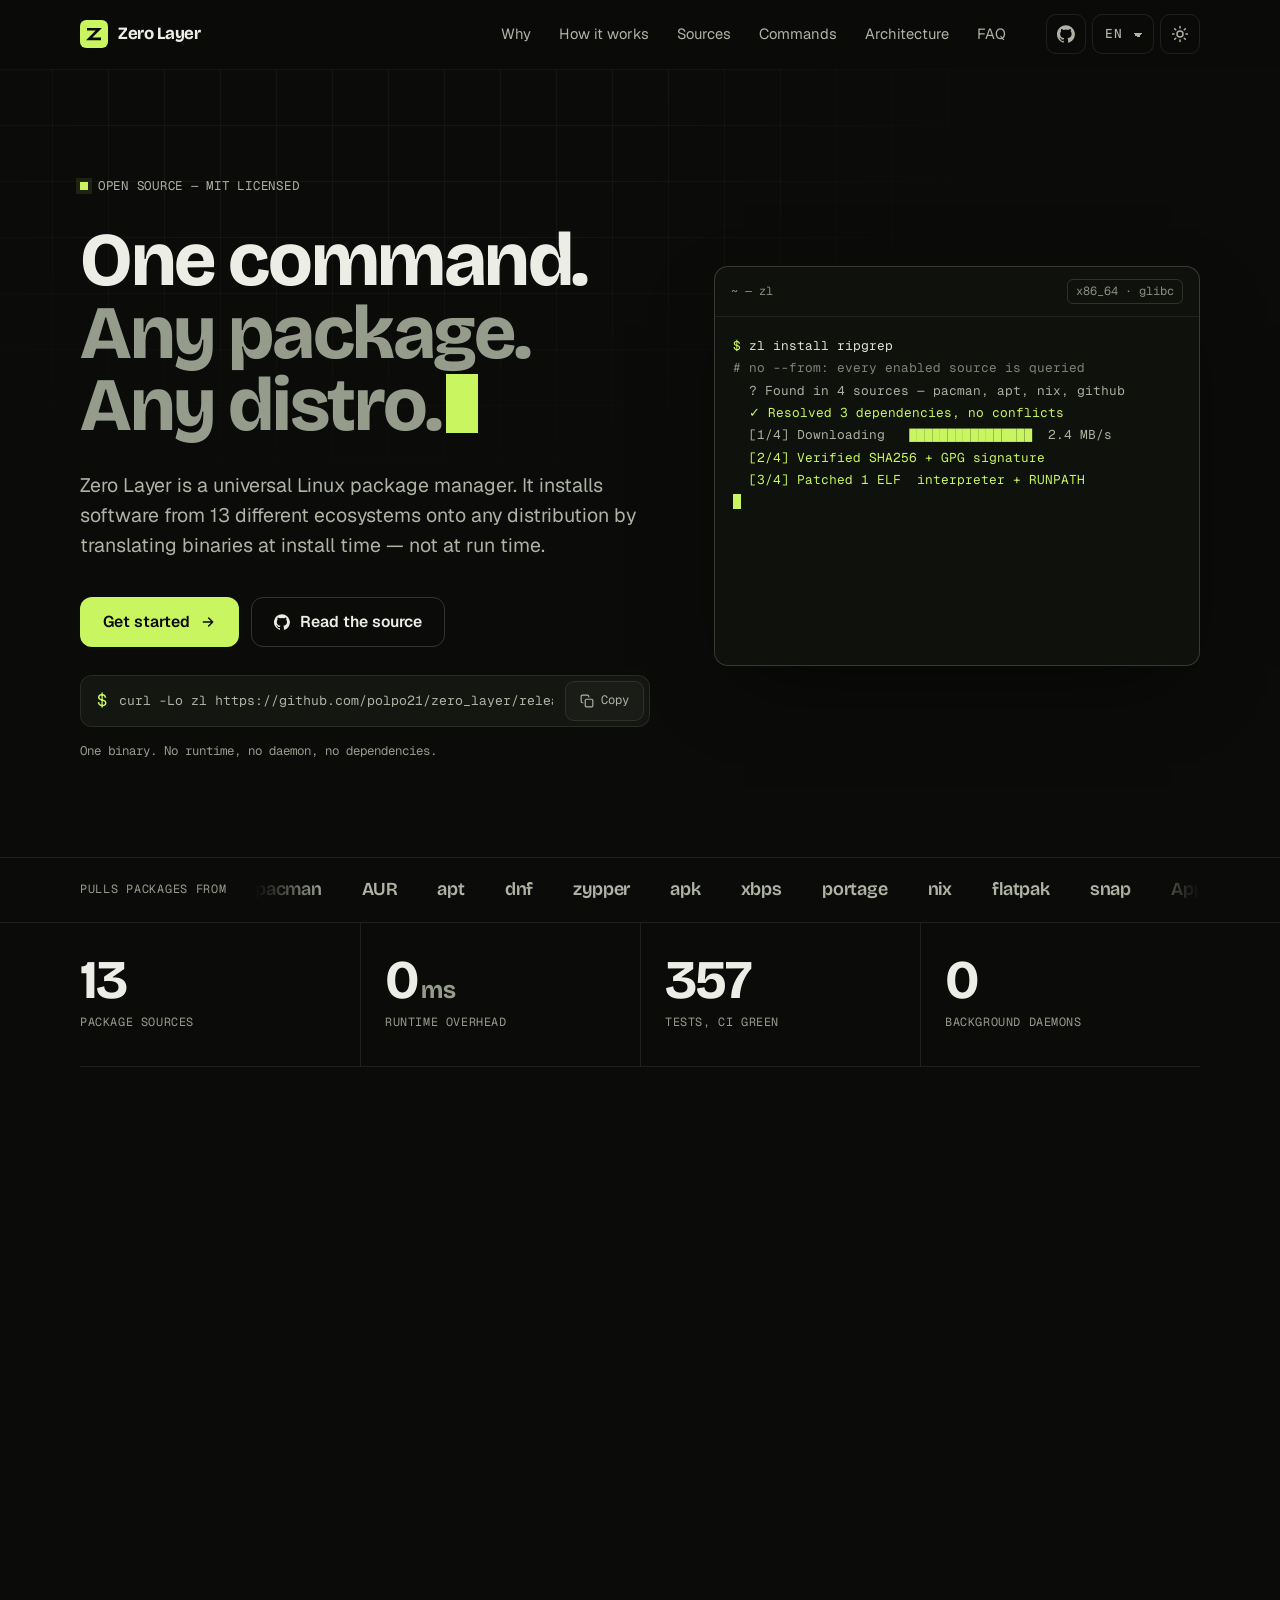
==== commit 849ff900: "perf(site): reach Lighthouse 100 on mobile and smooth out the motion - self-host latin subsets of th" ====
--- a/docs/site/index.html
+++ b/docs/site/index.html
@@ -68,9 +68,8 @@
 }
 </script>
 
-<link rel="preconnect" href="https://fonts.googleapis.com">
-<link rel="preconnect" href="https://fonts.gstatic.com" crossorigin>
-<link rel="stylesheet" href="https://fonts.googleapis.com/css2?family=Bricolage+Grotesque:opsz,wght@12..96,500..800&amp;family=Geist:wght@400..600&amp;family=Geist+Mono:wght@400..600&amp;display=swap">
+<link rel="preload" href="assets/fonts/bricolage-latin.woff2" as="font" type="font/woff2" crossorigin>
+<link rel="preload" href="assets/fonts/geist-latin.woff2" as="font" type="font/woff2" crossorigin>
 <link rel="stylesheet" href="assets/css/styles.css">
 <script src="assets/js/i18n.js" defer></script>
 <script src="assets/js/main.js" defer></script>
@@ -200,7 +199,7 @@
             <p class="sec-lede" data-i18n="why_lede">Every distribution ships its own format, its own repository and its own idea of where files belong. The software you want is often packaged — just not for your system.</p>
         </header>
 
-        <div class="pains reveal">
+        <div class="pains stagger">
             <article class="pain">
                 <span class="index" aria-hidden="true">01</span>
                 <h3 data-i18n="p1_t">The package exists, but not for you</h3>
@@ -242,8 +241,8 @@
             <div class="elf-panel elf-before">
                 <p class="elf-label"><span class="elf-sign" aria-hidden="true">−</span><span data-i18n="idea_before">built for Arch</span></p>
                 <dl>
-                    <div><dt>PT_INTERP</dt><dd>/usr/lib/ld-linux-x86-64.so.2</dd></div>
-                    <div><dt>RUNPATH</dt><dd>—</dd></div>
+                    <div class="chg"><dt>PT_INTERP</dt><dd>/usr/lib/ld-linux-x86-64.so.2</dd></div>
+                    <div class="chg"><dt>RUNPATH</dt><dd>—</dd></div>
                     <div><dt>NEEDED</dt><dd>libpcre2-8.so.0 · libc.so.6</dd></div>
                 </dl>
             </div>
@@ -251,8 +250,8 @@
             <div class="elf-panel elf-after">
                 <p class="elf-label"><span class="elf-sign" aria-hidden="true">+</span><span data-i18n="idea_after">patched for this machine</span></p>
                 <dl>
-                    <div><dt>PT_INTERP</dt><dd>/lib64/ld-linux-x86-64.so.2</dd></div>
-                    <div><dt>RUNPATH</dt><dd>$ORIGIN/../lib:~/.local/share/zl/lib</dd></div>
+                    <div class="chg"><dt>PT_INTERP</dt><dd>/lib64/ld-linux-x86-64.so.2</dd></div>
+                    <div class="chg"><dt>RUNPATH</dt><dd>$ORIGIN/../lib:~/.local/share/zl/lib</dd></div>
                     <div><dt>NEEDED</dt><dd>libpcre2-8.so.0 · libc.so.6</dd></div>
                 </dl>
             </div>
@@ -270,7 +269,7 @@
             <p class="sec-lede" data-i18n="phil_lede">Zero Layer is opinionated. These are the rules the codebase is held to.</p>
         </header>
 
-        <div class="cells reveal">
+        <div class="cells stagger">
             <article class="cell"><span class="index" aria-hidden="true">/01</span><h3 data-i18n="ph1_t">Zero overhead after install</h3><p data-i18n="ph1_d">All translation work happens once, during installation. Nothing sits between your program and the kernel afterwards.</p></article>
             <article class="cell"><span class="index" aria-hidden="true">/02</span><h3 data-i18n="ph2_t">Detect, never assume</h3><p data-i18n="ph2_d">Architecture, dynamic linker, libc, library directories and filesystem layout are all probed from the running system instead of hardcoded.</p></article>
             <article class="cell"><span class="index" aria-hidden="true">/03</span><h3 data-i18n="ph3_t">Atomic or nothing</h3><p data-i18n="ph3_d">Every install runs inside a transaction that records what it touched. A failure anywhere unwinds the whole operation.</p></article>
@@ -290,7 +289,7 @@
             <p class="sec-lede" data-i18n="how_lede">Eight stages run between your command and a working binary. Each one is observable with -v, and any failure rolls the whole thing back.</p>
         </header>
 
-        <ol class="pipeline reveal">
+        <ol class="pipeline stagger">
             <li class="pstep"><span class="pstep-n" aria-hidden="true">01</span><h3 data-i18n="h1_t">Resolve</h3><p data-i18n="h1_d">Finds the package and walks its dependency tree recursively, detecting cycles. If a dependency is missing from the primary source, every other enabled source is queried and you choose.</p><span class="chip" data-i18n="h1_m">cross-source resolution</span></li>
             <li class="pstep"><span class="pstep-n" aria-hidden="true">02</span><h3 data-i18n="h2_t">Check conflicts</h3><p data-i18n="h2_d">Five classes are checked before anything is written: file ownership, binary names, library sonames, declared conflicts and version constraints.</p><span class="chip" data-i18n="h2_m">5 conflict types</span></li>
             <li class="pstep"><span class="pstep-n" aria-hidden="true">03</span><h3 data-i18n="h3_t">Download</h3><p data-i18n="h3_d">Packages are fetched straight from their native repositories over four parallel threads, with progress bars and automatic retry with backoff.</p><span class="chip" data-i18n="h3_m">4 threads · retry</span></li>
@@ -312,7 +311,7 @@
             <p class="sec-lede" data-i18n="feat_lede">Everything you would expect from your distro's tooling, plus the things it never had.</p>
         </header>
 
-        <div class="bento reveal">
+        <div class="bento stagger">
             <article class="tile tile-wide tile-accent">
                 <h3 data-i18n="f1_t">Native binary translation</h3>
                 <p data-i18n="f1_d">ELF binaries are analysed with goblin and patched with elb at install time. The dynamic linker and RUNPATH are rewritten to match your system, so packages run at full native speed afterwards.</p>
@@ -352,7 +351,7 @@
             <p class="sec-lede" data-i18n="src_lede">Each source is a plugin implementing the same trait. Enable the ones you want per machine, or filter per command with --from.</p>
         </header>
 
-        <ul class="sources reveal">
+        <ul class="sources stagger">
             <li><code>pacman</code><span>Arch Linux</span></li>
             <li><code>aur</code><span>Arch User Repository</span></li>
             <li><code>apt</code><span>Debian · Ubuntu</span></li>
@@ -630,7 +629,7 @@
             <h2 data-i18n="faq_title">Reasonable questions</h2>
         </header>
 
-        <div class="faq reveal">
+        <div class="faq stagger">
             <details><summary data-i18n="q1">Does this replace my distro's package manager?</summary><div class="faq-body" data-i18n="a1">No, and it does not try to. Zero Layer installs into your home directory and never touches system paths, so pacman, apt or dnf keep managing the base system exactly as before. Use it for the software your distro does not package.</div></details>
             <details><summary data-i18n="q2">Do I need root?</summary><div class="faq-body" data-i18n="a2">No. The default installation lives entirely under <code>~/.local/share/zl</code>. Root is only relevant if you choose to put the <code>zl</code> binary itself in <code>/usr/local/bin</code>, and even that is optional.</div></details>
             <details><summary data-i18n="q3">Is it really zero overhead?</summary><div class="faq-body" data-i18n="a3">Yes, because after installation there is nothing left running. The patched binary is ordinary machine code executed directly by the kernel — no sandbox, no supervisor, no translation at run time. The work happens once, while installing.</div></details>
@@ -689,7 +688,7 @@
             </div>
 
             <nav class="footer-col" aria-label="Project">
-                <h4 data-i18n="foot_c1">Project</h4>
+                <h2 class="footer-h" data-i18n="foot_c1">Project</h2>
                 <ul>
                     <li><a href="#how" data-i18n="nav_how">How it works</a></li>
                     <li><a href="#sources" data-i18n="nav_sources">Sources</a></li>
@@ -699,7 +698,7 @@
             </nav>
 
             <nav class="footer-col" aria-label="Resources">
-                <h4 data-i18n="foot_c2">Resources</h4>
+                <h2 class="footer-h" data-i18n="foot_c2">Resources</h2>
                 <ul>
                     <li><a href="https://github.com/polpo21/zero_layer#readme" target="_blank" rel="noopener" data-i18n="foot_readme">Documentation</a></li>
                     <li><a href="https://github.com/polpo21/zero_layer/releases" target="_blank" rel="noopener" data-i18n="foot_releases">Releases</a></li>
@@ -709,7 +708,7 @@
             </nav>
 
             <nav class="footer-col" aria-label="Community">
-                <h4 data-i18n="foot_c3">Community</h4>
+                <h2 class="footer-h" data-i18n="foot_c3">Community</h2>
                 <ul>
                     <li><a href="https://github.com/polpo21/zero_layer" target="_blank" rel="noopener" data-i18n="foot_source">Source code</a></li>
                     <li><a href="https://github.com/polpo21/zero_layer/issues" target="_blank" rel="noopener" data-i18n="foot_issues">Report an issue</a></li>
--- a/docs/site/assets/css/styles.css
+++ b/docs/site/assets/css/styles.css
@@ -3,6 +3,14 @@
    Warm near-black, one signal colour (lime), editorial type, hairlines.
    Dark is the base theme; [data-theme="light"] is opt-in (see index.html).
    ========================================================================== */
+
+/* ------------------------------------------------------------------- Fonts */
+
+/* Self-hosted latin subsets (SIL OFL). Bricolage is instanced at opsz 48,
+   weights 600-800 — the only ones the page uses — which halves its size. */
+@font-face { font-family: "Bricolage Grotesque"; font-style: normal; font-weight: 600 800; font-display: swap; src: url(../fonts/bricolage-latin.woff2) format("woff2"); }
+@font-face { font-family: "Geist"; font-style: normal; font-weight: 400 600; font-display: swap; src: url(../fonts/geist-latin.woff2) format("woff2"); }
+@font-face { font-family: "Geist Mono"; font-style: normal; font-weight: 400 600; font-display: swap; src: url(../fonts/geist-mono-latin.woff2) format("woff2"); }
 
 /* ------------------------------------------------------------------ Tokens */
 
@@ -18,6 +26,7 @@
     --radius: 14px;
     --radius-sm: 9px;
     --ease: cubic-bezier(.2, .7, .2, 1);
+    --ease-out: cubic-bezier(.16, 1, .3, 1);   /* expo-out: fast start, long soft landing */
 
     --signal: #c8f560;           /* lime fill: buttons, markers */
     --on-signal: #0b0c0a;
@@ -67,7 +76,7 @@
 *, *::before, *::after { box-sizing: border-box; }
 * { margin: 0; padding: 0; }
 
-html { -webkit-text-size-adjust: 100%; scroll-behavior: smooth; scroll-padding-top: 84px; }
+html { -webkit-text-size-adjust: 100%; scroll-behavior: smooth; scroll-padding-top: 84px; interpolate-size: allow-keywords; }
 
 body {
     background: var(--bg);
@@ -122,9 +131,7 @@
 
 .nav {
     position: sticky; top: 0; z-index: 50;
-    background: color-mix(in srgb, var(--bg) 78%, transparent);
-    backdrop-filter: saturate(140%) blur(14px);
-    -webkit-backdrop-filter: saturate(140%) blur(14px);
+    background: color-mix(in srgb, var(--bg) 94%, transparent);
     border-bottom: 1px solid transparent;
     transition: border-color .25s var(--ease);
 }
@@ -180,7 +187,7 @@
 
 .menu-btn { display: none; }
 
-.nav-progress { position: absolute; left: 0; bottom: -1px; height: 1px; width: 0; background: var(--accent); }
+.nav-progress { position: absolute; left: 0; right: 0; bottom: -1px; height: 1px; background: var(--accent); transform: scaleX(0); transform-origin: 0 50%; will-change: transform; }
 
 /* ------------------------------------------------------------------- Hero */
 
@@ -209,6 +216,17 @@
 
 .hero h1 { font-size: clamp(2.7rem, 5.9vw, 5.1rem); font-weight: 750; letter-spacing: -0.032em; line-height: 0.96; }
 .hero h1 span { display: block; }
+.hero h1 span, .hero-lede { animation: settle 1.1s var(--ease-out) both; }
+.hero h1 .h1-b { animation-delay: .06s; }
+.hero-lede { animation-delay: .12s; }
+.kicker, .hero .btn-row, .install-line, .hero-note { animation: rise 1s var(--ease-out) both; }
+.kicker { animation-delay: 0s; }
+.hero .btn-row { animation-delay: .18s; }
+.install-line { animation-delay: .26s; }
+.hero-note { animation-delay: .32s; }
+.terminal { animation: rise 1.2s var(--ease-out) .2s both; }
+@keyframes settle { from { transform: translate3d(0, .35em, 0); } }
+@keyframes rise { from { opacity: 0; transform: translate3d(0, 22px, 0); } }
 .h1-b { color: var(--text-3); }
 .h1-b::after {
     /* terminal block cursor */
@@ -227,12 +245,13 @@
     min-height: 50px; padding: 0 22px; border-radius: 12px;
     font-weight: 600; font-size: 0.98rem; text-decoration: none; cursor: pointer;
     border: 1px solid transparent;
-    transition: transform .2s var(--ease), background .2s, border-color .2s, color .2s;
-}
-.btn:active { transform: translateY(1px); }
+    transition: transform .45s var(--ease-out), background .25s, border-color .25s, color .25s;
+}
+.btn:hover { transform: translate3d(0, -2px, 0); }
+.btn:active { transform: translate3d(0, 1px, 0); transition-duration: .08s; }
 .btn-primary { background: var(--signal); color: var(--on-signal); }
 .btn-primary:hover { background: #d8ff7a; }
-.btn-primary svg { transition: transform .2s var(--ease); }
+.btn-primary svg { transition: transform .45s var(--ease-out); }
 .btn-primary:hover svg { transform: translateX(3px); }
 [data-theme="light"] .btn-primary { border-color: rgba(20, 21, 15, 0.25); }
 .btn-ghost { border-color: var(--line-strong); color: var(--text); }
@@ -283,6 +302,7 @@
 .terminal-body .ok { color: #c8f560; }
 .terminal-body .dim { color: #aab09f; }
 .terminal-body .comment { color: #7d8374; }
+.terminal-body .bar { color: #c8f560; }
 .cursor { display: inline-block; width: 8px; height: 15px; background: #c8f560; vertical-align: -2px; animation: blink 1.1s steps(1) infinite; }
 
 /* Sources strip */
@@ -298,10 +318,10 @@
     -webkit-mask-image: linear-gradient(90deg, transparent, #000 8%, #000 92%, transparent);
     mask-image: linear-gradient(90deg, transparent, #000 8%, #000 92%, transparent);
 }
-.strip-list { display: flex; flex: none; gap: 40px; padding-right: 40px; animation: marquee 38s linear infinite; }
+.strip-list { display: flex; flex: none; gap: 40px; padding-right: 40px; animation: marquee 38s linear infinite; will-change: transform; }
 .strip-list li { font-family: var(--font-display); font-weight: 600; font-size: 1.15rem; color: var(--text-2); white-space: nowrap; letter-spacing: -0.01em; }
 .strip:hover .strip-list { animation-play-state: paused; }
-@keyframes marquee { to { transform: translateX(-100%); } }
+@keyframes marquee { from { transform: translate3d(0, 0, 0); } to { transform: translate3d(-100%, 0, 0); } }
 
 /* Stats */
 
@@ -317,6 +337,9 @@
 main { counter-reset: section; }
 .section { padding-block: var(--section); }
 .section-band { background: var(--bg-band); border-block: 1px solid var(--line); }
+/* Below-the-fold sections skip style, layout and paint until they approach
+   the viewport; "auto" remembers the real size once rendered. */
+.section, .cta-wrap, .footer { content-visibility: auto; contain-intrinsic-size: auto 1100px; }
 
 .sec-head { max-width: 760px; margin-bottom: clamp(40px, 6vw, 64px); }
 .eyebrow {
@@ -370,6 +393,21 @@
 .elf dt { color: var(--text-3); }
 .elf dd { color: var(--text); overflow-wrap: anywhere; }
 .elf-before dd { color: var(--text-2); }
+.elf .chg dd { position: relative; justify-self: start; }
+.elf-before .chg dd::after {
+    content: ""; position: absolute; left: -2px; right: -2px; top: 52%; height: 1.5px; background: var(--warn);
+    transform: scaleX(0); transform-origin: 0 50%; transition: transform .7s var(--ease-out);
+}
+.js .elf-after { opacity: 0; transform: translate3d(0, 14px, 0); transition: opacity .8s var(--ease-out), transform 1s var(--ease-out); }
+.elf-after .chg dd { transition: color 1.2s var(--ease-out); }
+.js .elf:not(.is-visible) .elf-after .chg dd { color: var(--text-3); }
+.elf.is-visible .elf-before .chg dd::after { transform: scaleX(1); transition-delay: .55s; }
+.elf.is-visible .elf-before .chg:nth-child(2) dd::after { transition-delay: .7s; }
+.elf.is-visible .elf-after { opacity: 1; transform: none; transition-delay: 1s; }
+.elf.is-visible .elf-after .chg dd { transition-delay: 1.3s; }
+.elf-arrow span { transition: background .5s var(--ease-out), color .5s; }
+.elf.is-visible .elf-arrow span { animation: ping 1.4s var(--ease-out) .85s both; }
+@keyframes ping { 0% { box-shadow: 0 0 0 0 color-mix(in srgb, var(--accent) 45%, transparent); } 100% { box-shadow: 0 0 0 14px transparent; } }
 .elf-arrow { display: flex; align-items: center; gap: 10px; padding: 10px 16px; color: var(--text-3); font-size: 0.72rem; }
 .elf-arrow::before, .elf-arrow::after { content: ""; flex: 1; height: 1px; background: var(--line-strong); }
 .elf-arrow span { border: 1px solid var(--line-strong); border-radius: 999px; padding: 2px 10px; color: var(--accent); }
@@ -392,8 +430,13 @@
 
 .pipeline { display: grid; grid-template-columns: repeat(4, 1fr); gap: 1px; background: var(--line); border: 1px solid var(--line); border-radius: var(--radius); overflow: hidden; }
 .pstep { background: var(--bg-band); padding: 26px 24px 28px; display: flex; flex-direction: column; gap: 10px; position: relative; }
-.pstep::before { content: ""; position: absolute; left: 0; top: 0; height: 2px; width: 0; background: var(--signal); transition: width .5s var(--ease); }
-.pstep:hover::before { width: 100%; }
+.pstep::before {
+    content: ""; position: absolute; left: 0; right: 0; top: 0; height: 2px; background: var(--signal);
+    transform: scaleX(0); transform-origin: 0 50%; transition: transform .9s var(--ease-out);
+}
+.pipeline.is-visible .pstep::before { transform: scaleX(1); transition-delay: calc(var(--i, 0) * 110ms + 250ms); }
+.pstep:hover .pstep-n { color: var(--accent); }
+.pstep-n { transition: color .3s; }
 .pstep-n { font-family: var(--font-display); font-weight: 700; font-size: 2rem; letter-spacing: -0.04em; color: var(--text-3); line-height: 1; margin-bottom: 12px; }
 .pstep p { font-size: 0.92rem; flex: 1; }
 .chip {
@@ -408,9 +451,9 @@
 .tile {
     grid-column: span 2; border: 1px solid var(--line); border-radius: var(--radius);
     background: var(--surface); padding: clamp(24px, 3vw, 32px);
-    transition: border-color .25s, transform .25s var(--ease);
-}
-.tile:hover { border-color: var(--line-strong); transform: translateY(-2px); }
+    transition: border-color .3s, transform .6s var(--ease-out);
+}
+.tile:hover { border-color: var(--line-strong); transform: translate3d(0, -4px, 0); }
 .tile-wide { grid-column: span 4; }
 .tile-half { grid-column: span 3; }
 .tile h3 { font-size: 1.3rem; margin-bottom: 10px; }
@@ -522,10 +565,15 @@
 .faq summary::after {
     content: "+"; flex: none; width: 32px; height: 32px; display: grid; place-items: center;
     border: 1px solid var(--line-strong); border-radius: 8px; font-family: var(--font-mono); font-weight: 400; color: var(--text-2);
-    transition: transform .25s var(--ease), background .25s, color .25s;
+    transition: transform .5s var(--ease-out), background .3s, color .3s, border-color .3s;
 }
 .faq details[open] summary::after { transform: rotate(45deg); background: var(--signal); color: var(--on-signal); border-color: var(--signal); }
 .faq-body { padding: 0 48px 24px 0; color: var(--text-2); }
+.faq details::details-content {
+    block-size: 0; overflow: clip;
+    transition: block-size .5s var(--ease-out), content-visibility .5s allow-discrete;
+}
+.faq details[open]::details-content { block-size: auto; }
 
 /* CTA */
 
@@ -556,7 +604,7 @@
 .socials { display: flex; gap: 6px; margin-top: 18px; }
 .socials a { width: 40px; height: 40px; display: grid; place-items: center; border-radius: 10px; border: 1px solid var(--line); color: var(--text-2); transition: color .2s, border-color .2s; }
 .socials a:hover { color: var(--text); border-color: var(--line-strong); }
-.footer-col h4 { font-family: var(--font-mono); font-size: 0.74rem; letter-spacing: 0.06em; text-transform: uppercase; color: var(--text-3); font-weight: 500; margin-bottom: 12px; }
+.footer-col .footer-h { font-family: var(--font-mono); font-size: 0.74rem; letter-spacing: 0.06em; text-transform: uppercase; color: var(--text-3); font-weight: 500; margin-bottom: 12px; }
 .footer-col a { display: inline-flex; min-height: 40px; align-items: center; font-size: 0.94rem; color: var(--text-2); text-decoration: none; }
 .footer-col a:hover { color: var(--accent); }
 .footer-bottom {
@@ -568,13 +616,19 @@
 
 /* ---------------------------------------------------------------- Reveals */
 
-.js .reveal { opacity: 0; transform: translateY(16px); transition: opacity .7s var(--ease), transform .7s var(--ease); }
+.js .reveal { opacity: 0; transform: translate3d(0, 28px, 0); transition: opacity .9s var(--ease-out), transform 1.1s var(--ease-out); }
 .js .reveal.is-visible { opacity: 1; transform: none; }
+
+/* Grids reveal their children one after another; main.js sets --i. */
+.js .stagger > * { opacity: 0; transform: translate3d(0, 24px, 0); transition: opacity .8s var(--ease-out), transform 1s var(--ease-out), background .25s, border-color .3s; }
+.js .stagger.is-visible > * { opacity: 1; transform: none; transition-delay: calc(var(--i, 0) * 70ms), calc(var(--i, 0) * 70ms), 0s, 0s; }
+.js .stagger.is-visible > *:hover { transition-delay: 0s; }
 
 @media (prefers-reduced-motion: reduce) {
     html { scroll-behavior: auto; }
     *, *::before, *::after { animation-duration: 0.001ms !important; animation-iteration-count: 1 !important; transition-duration: 0.001ms !important; }
-    .js .reveal { opacity: 1; transform: none; }
+    .js .reveal, .js .stagger > *, .js .elf-after { opacity: 1; transform: none; }
+    .pstep::before { display: none; }
     .strip-list { animation: none; }
     .strip-list[aria-hidden="true"] { display: none; }
     .strip-track { flex-wrap: wrap; }
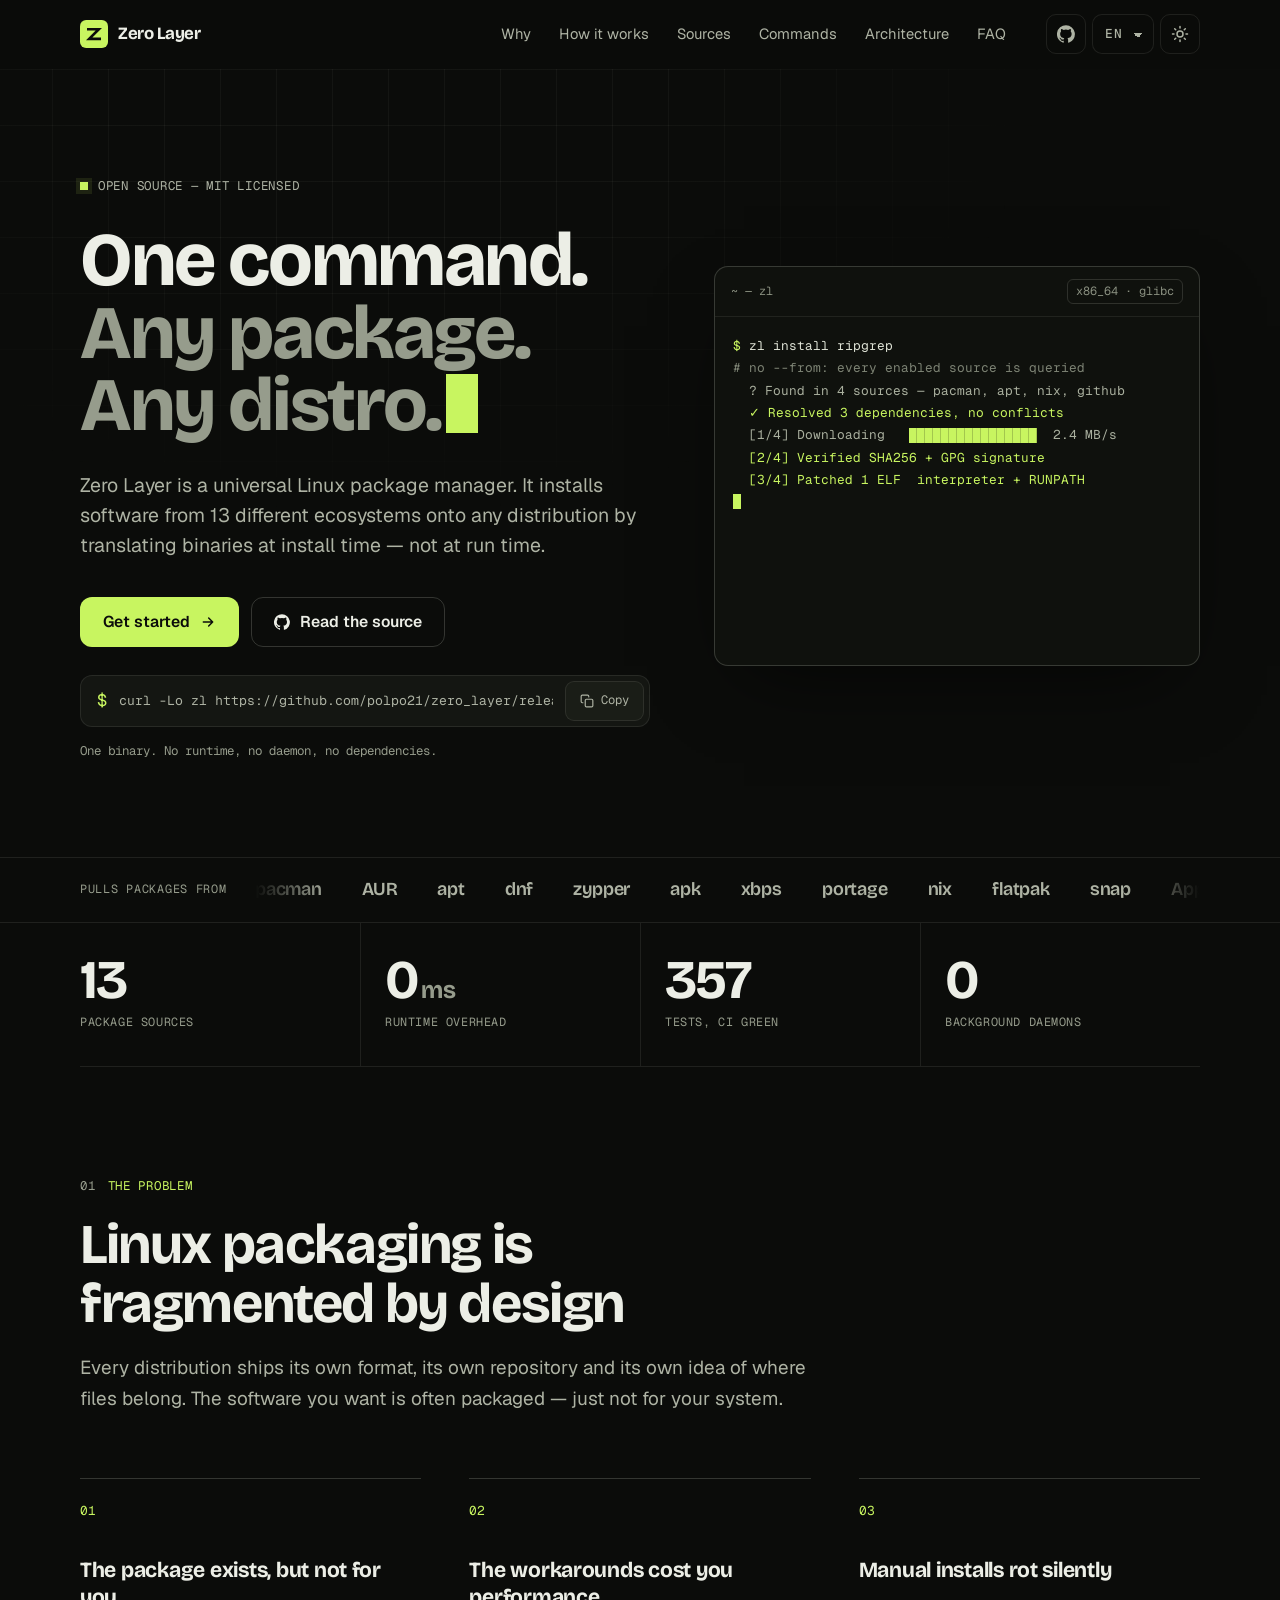
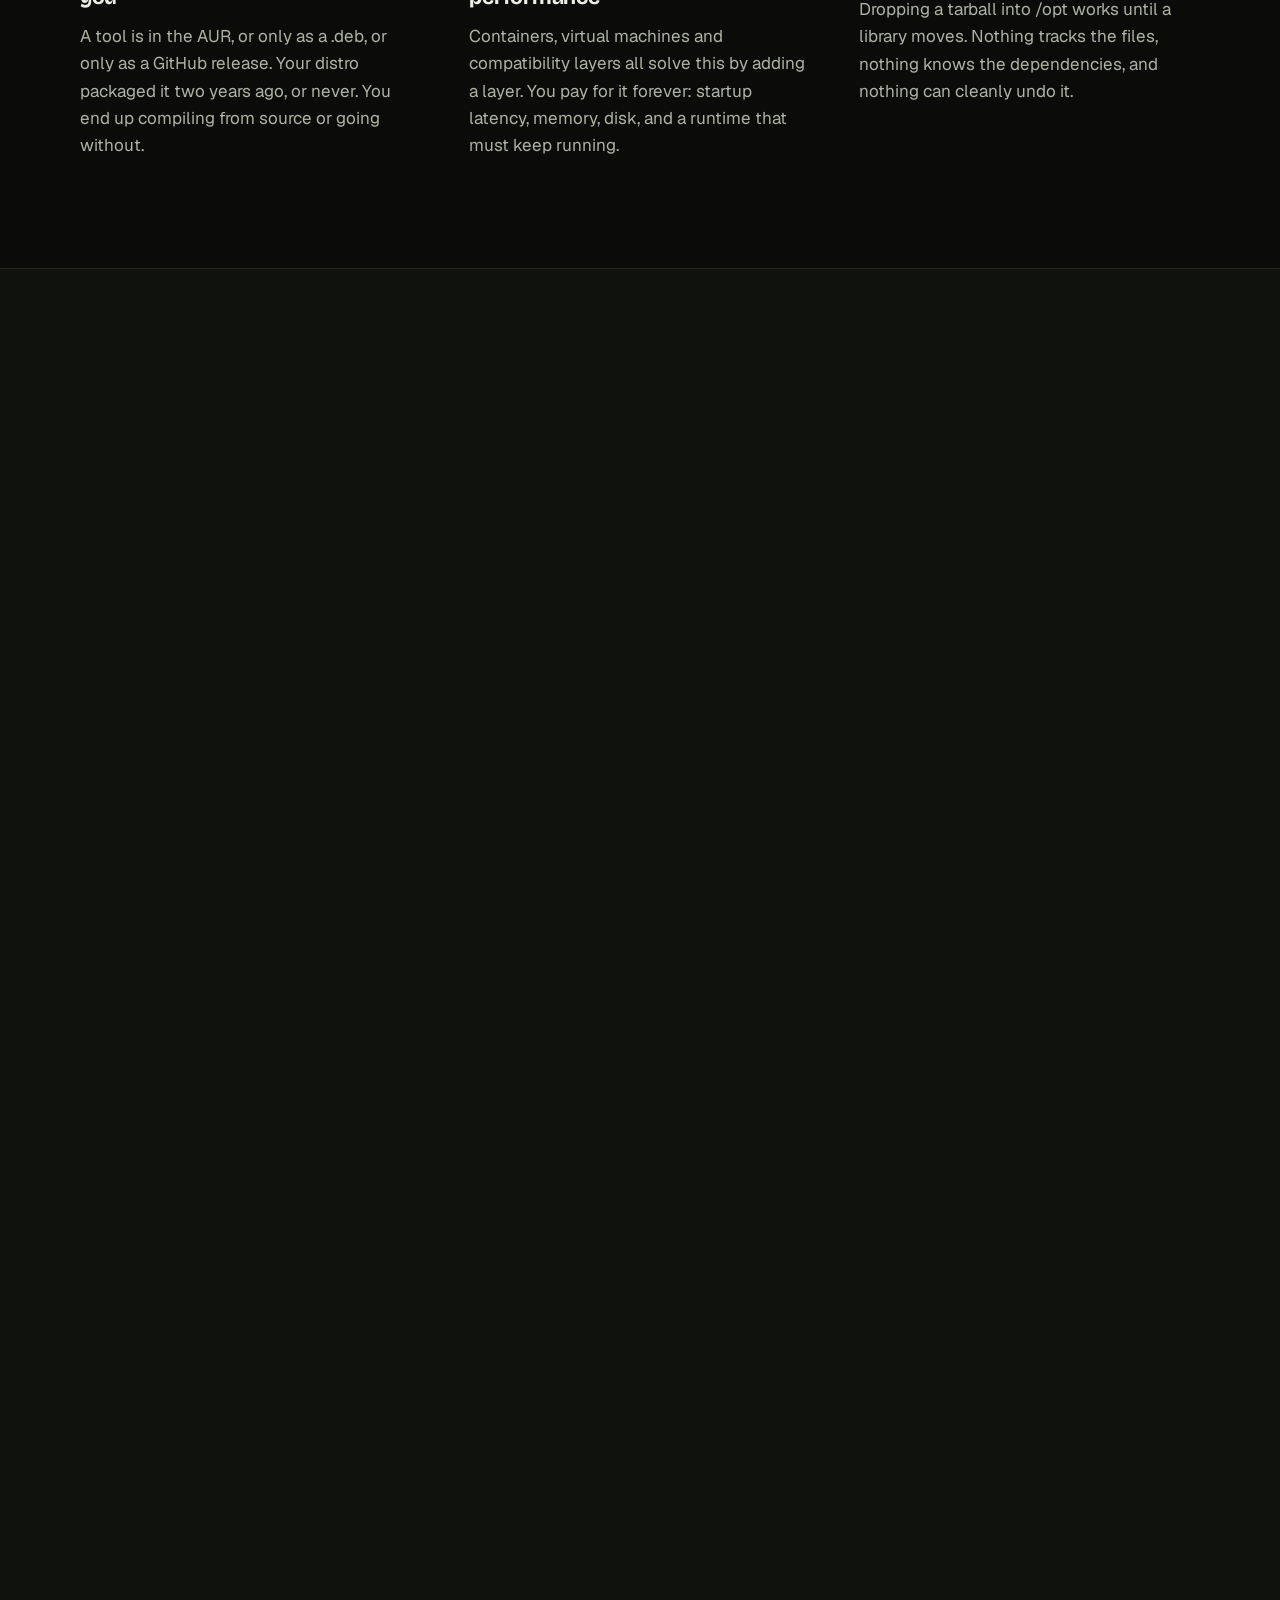
==== commit 064d31e5: "perf(site): metric-matched font fallbacks and a shorter hero entrance - fallback @font-face rules wi" ====
--- a/docs/site/index.html
+++ b/docs/site/index.html
@@ -70,6 +70,7 @@
 
 <link rel="preload" href="assets/fonts/bricolage-latin.woff2" as="font" type="font/woff2" crossorigin>
 <link rel="preload" href="assets/fonts/geist-latin.woff2" as="font" type="font/woff2" crossorigin>
+<link rel="preload" href="assets/fonts/geist-mono-latin.woff2" as="font" type="font/woff2" crossorigin>
 <link rel="stylesheet" href="assets/css/styles.css">
 <script src="assets/js/i18n.js" defer></script>
 <script src="assets/js/main.js" defer></script>
--- a/docs/site/assets/css/styles.css
+++ b/docs/site/assets/css/styles.css
@@ -12,12 +12,19 @@
 @font-face { font-family: "Geist"; font-style: normal; font-weight: 400 600; font-display: swap; src: url(../fonts/geist-latin.woff2) format("woff2"); }
 @font-face { font-family: "Geist Mono"; font-style: normal; font-weight: 400 600; font-display: swap; src: url(../fonts/geist-mono-latin.woff2) format("woff2"); }
 
+/* Metric-matched fallbacks (size and vertical metrics measured against the
+   real fonts): text keeps its size and position when the web fonts swap in,
+   so the swap causes no layout shift. */
+@font-face { font-family: "Bricolage Grotesque Fallback"; src: local("Arial Bold"), local("Arial"), local("Liberation Sans Bold"), local("Liberation Sans"), local("Helvetica Neue"); size-adjust: 96.85%; ascent-override: 96.03%; descent-override: 27.88%; line-gap-override: 0%; }
+@font-face { font-family: "Geist Fallback"; src: local("Arial"), local("Liberation Sans"), local("Helvetica Neue"); size-adjust: 103.34%; ascent-override: 97.25%; descent-override: 28.55%; line-gap-override: 0%; }
+@font-face { font-family: "Geist Mono Fallback"; src: local("Courier New"), local("Liberation Mono"), local("Menlo"); size-adjust: 99.98%; ascent-override: 100.52%; descent-override: 29.5%; line-gap-override: 0%; }
+
 /* ------------------------------------------------------------------ Tokens */
 
 :root {
-    --font-display: "Bricolage Grotesque", ui-sans-serif, system-ui, sans-serif;
-    --font-body: "Geist", ui-sans-serif, system-ui, -apple-system, "Segoe UI", sans-serif;
-    --font-mono: "Geist Mono", ui-monospace, "SFMono-Regular", Menlo, Consolas, monospace;
+    --font-display: "Bricolage Grotesque", "Bricolage Grotesque Fallback", ui-sans-serif, system-ui, sans-serif;
+    --font-body: "Geist", "Geist Fallback", ui-sans-serif, system-ui, -apple-system, "Segoe UI", sans-serif;
+    --font-mono: "Geist Mono", "Geist Mono Fallback", ui-monospace, "SFMono-Regular", Menlo, Consolas, monospace;
 
     --container: 1200px;
     --narrow: 880px;
@@ -216,15 +223,14 @@
 
 .hero h1 { font-size: clamp(2.7rem, 5.9vw, 5.1rem); font-weight: 750; letter-spacing: -0.032em; line-height: 0.96; }
 .hero h1 span { display: block; }
-.hero h1 span, .hero-lede { animation: settle 1.1s var(--ease-out) both; }
-.hero h1 .h1-b { animation-delay: .06s; }
-.hero-lede { animation-delay: .12s; }
-.kicker, .hero .btn-row, .install-line, .hero-note { animation: rise 1s var(--ease-out) both; }
-.kicker { animation-delay: 0s; }
-.hero .btn-row { animation-delay: .18s; }
-.install-line { animation-delay: .26s; }
-.hero-note { animation-delay: .32s; }
-.terminal { animation: rise 1.2s var(--ease-out) .2s both; }
+.hero h1 span, .hero-lede { animation: settle .8s var(--ease-out) both; }
+.hero h1 .h1-b { animation-delay: .04s; }
+.hero-lede { animation-delay: .08s; }
+.kicker, .hero .btn-row, .install-line, .hero-note { animation: rise .7s var(--ease-out) both; }
+.hero .btn-row { animation-delay: .1s; }
+.install-line { animation-delay: .14s; }
+.hero-note { animation-delay: .18s; }
+.terminal { animation: rise .8s var(--ease-out) .1s both; }
 @keyframes settle { from { transform: translate3d(0, .35em, 0); } }
 @keyframes rise { from { opacity: 0; transform: translate3d(0, 22px, 0); } }
 .h1-b { color: var(--text-3); }
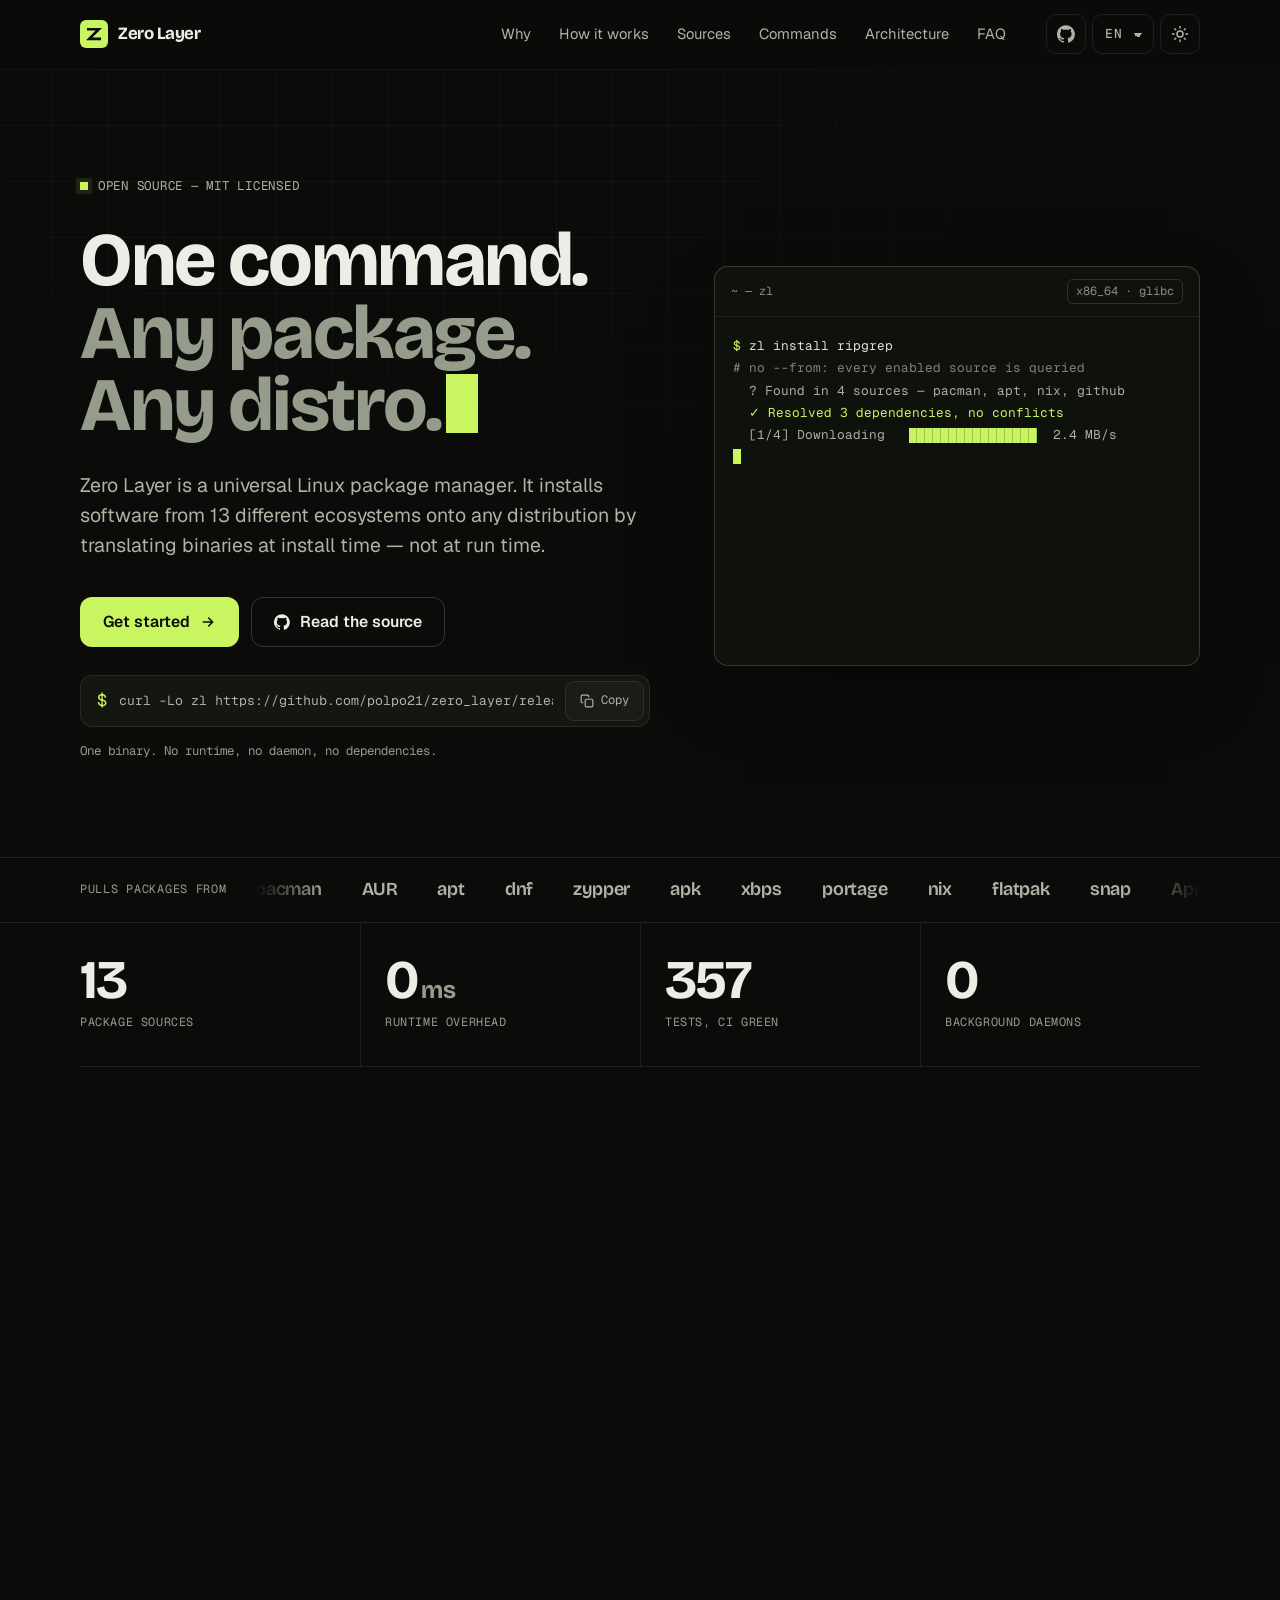
==== commit 92d94a10: "perf(site): subset fonts to used characters and paint from the first round trip - build.py subsets t" ====
--- a/docs/site/index.html
+++ b/docs/site/index.html
@@ -70,7 +70,6 @@
 
 <link rel="preload" href="assets/fonts/bricolage-latin.woff2" as="font" type="font/woff2" crossorigin>
 <link rel="preload" href="assets/fonts/geist-latin.woff2" as="font" type="font/woff2" crossorigin>
-<link rel="preload" href="assets/fonts/geist-mono-latin.woff2" as="font" type="font/woff2" crossorigin>
 <link rel="stylesheet" href="assets/css/styles.css">
 <script src="assets/js/i18n.js" defer></script>
 <script src="assets/js/main.js" defer></script>
--- a/docs/site/assets/css/styles.css
+++ b/docs/site/assets/css/styles.css
@@ -238,7 +238,9 @@
     /* terminal block cursor */
     content: ""; display: inline-block; width: 0.42em; height: 0.78em; margin-left: 0.08em;
     background: var(--signal); vertical-align: -0.04em;
-    animation: blink 1.1s steps(1) infinite;
+    /* starts blinking once the page has settled: a blinking block during
+       load reads as "still changing" to Speed Index */
+    animation: blink 1.1s steps(1) 3s infinite;
 }
 @keyframes blink { 50% { opacity: 0; } }
 
